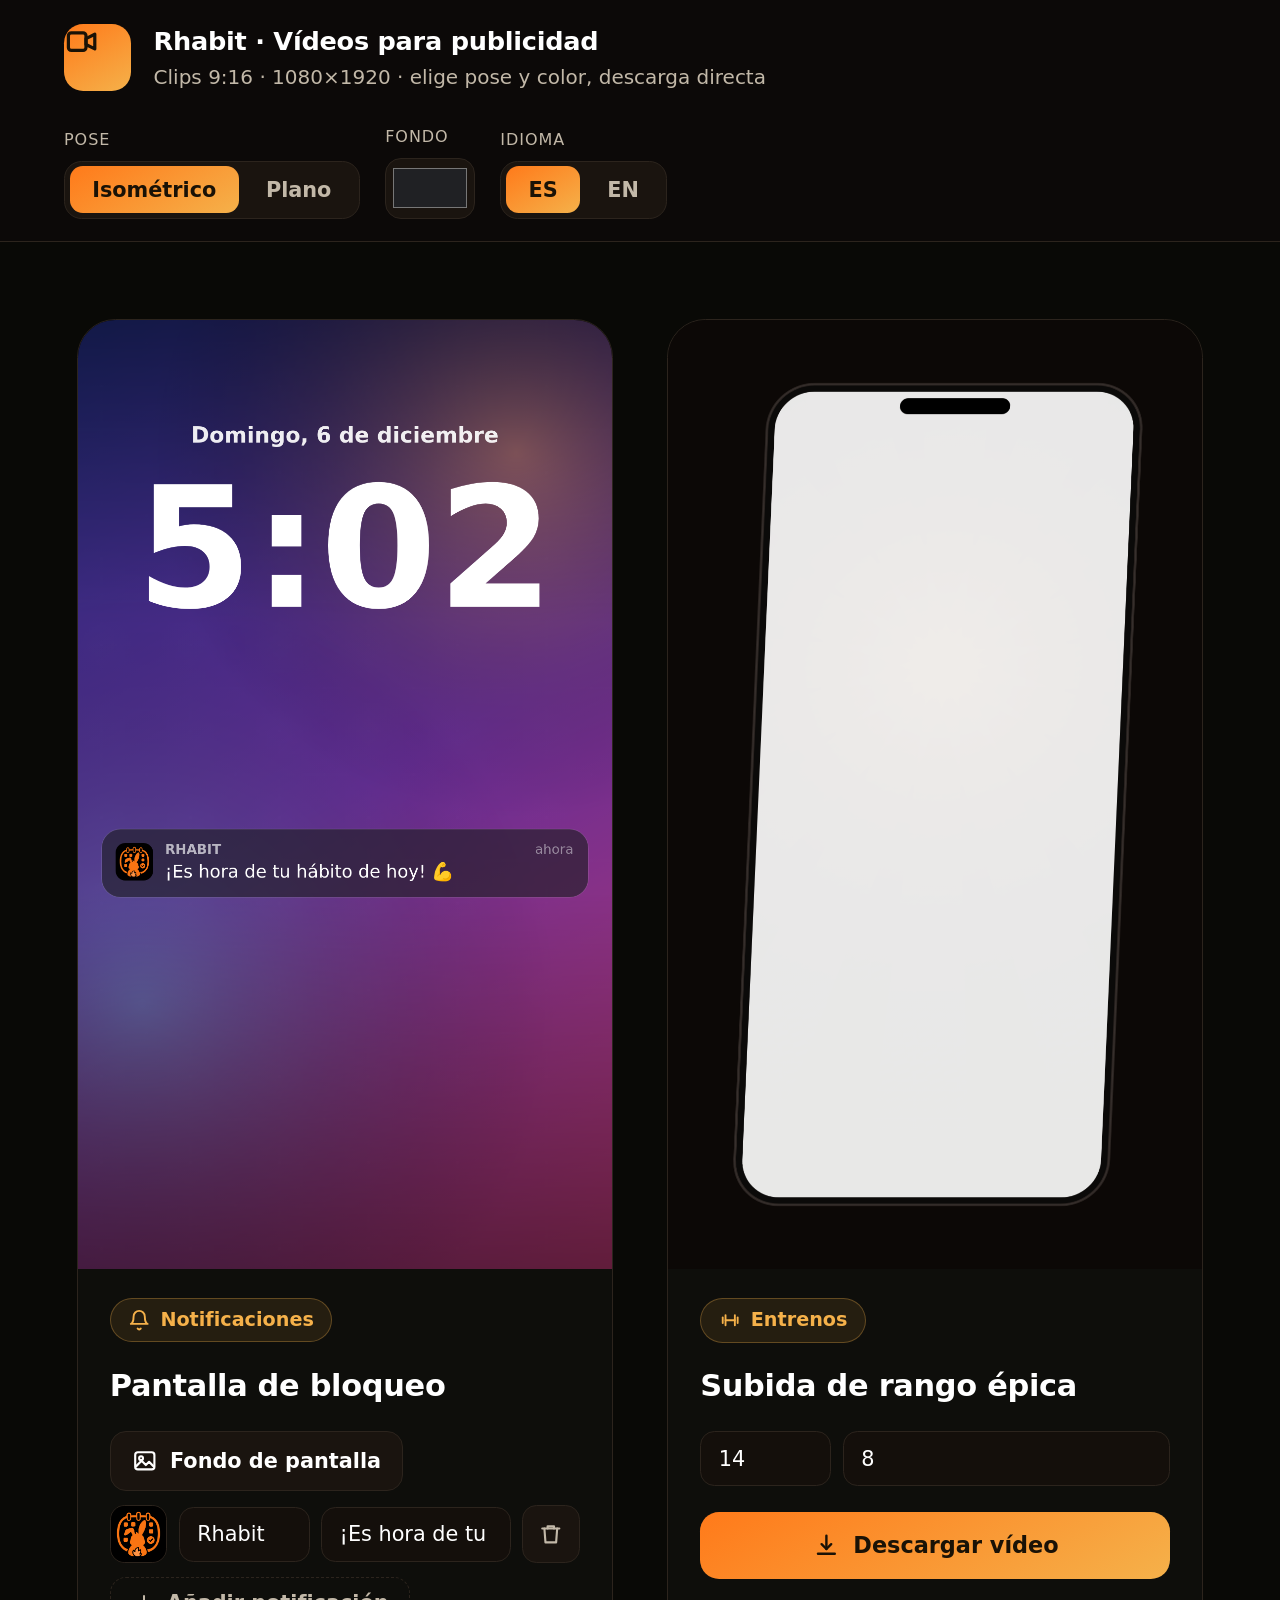
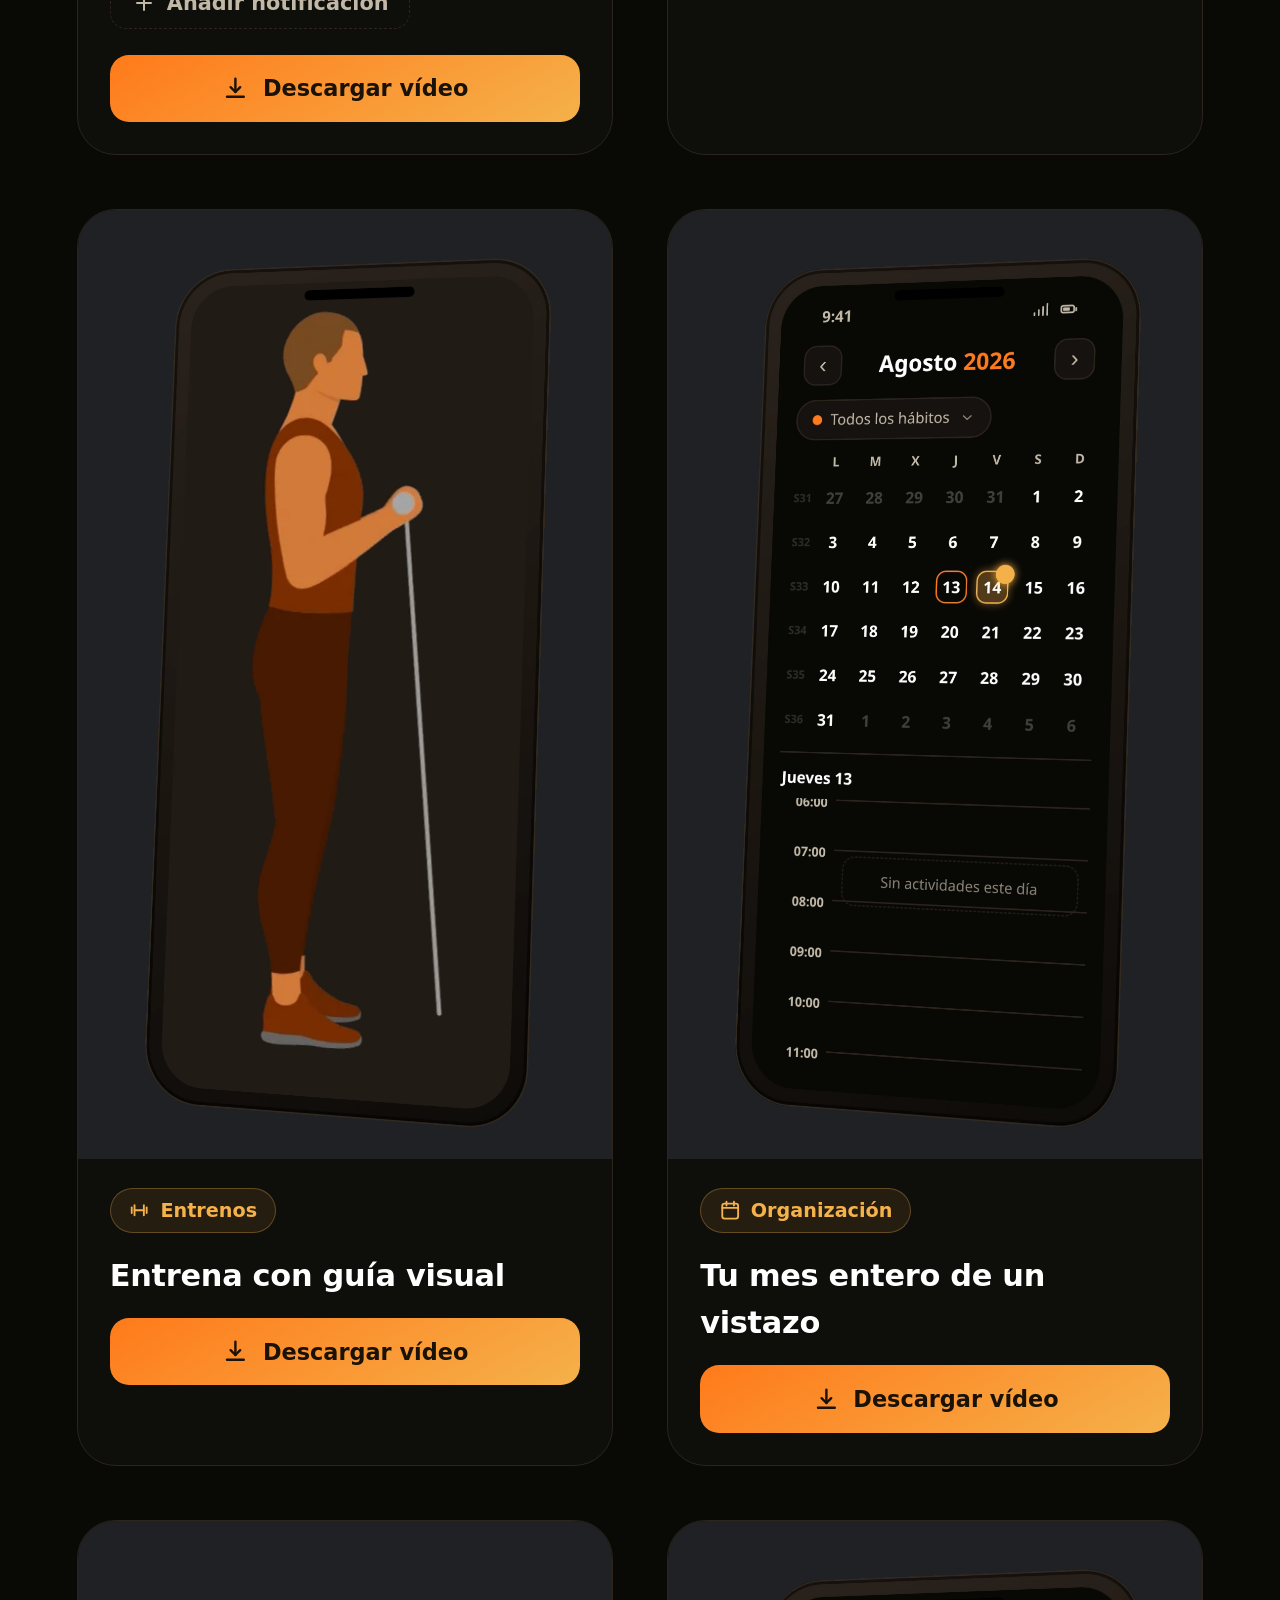
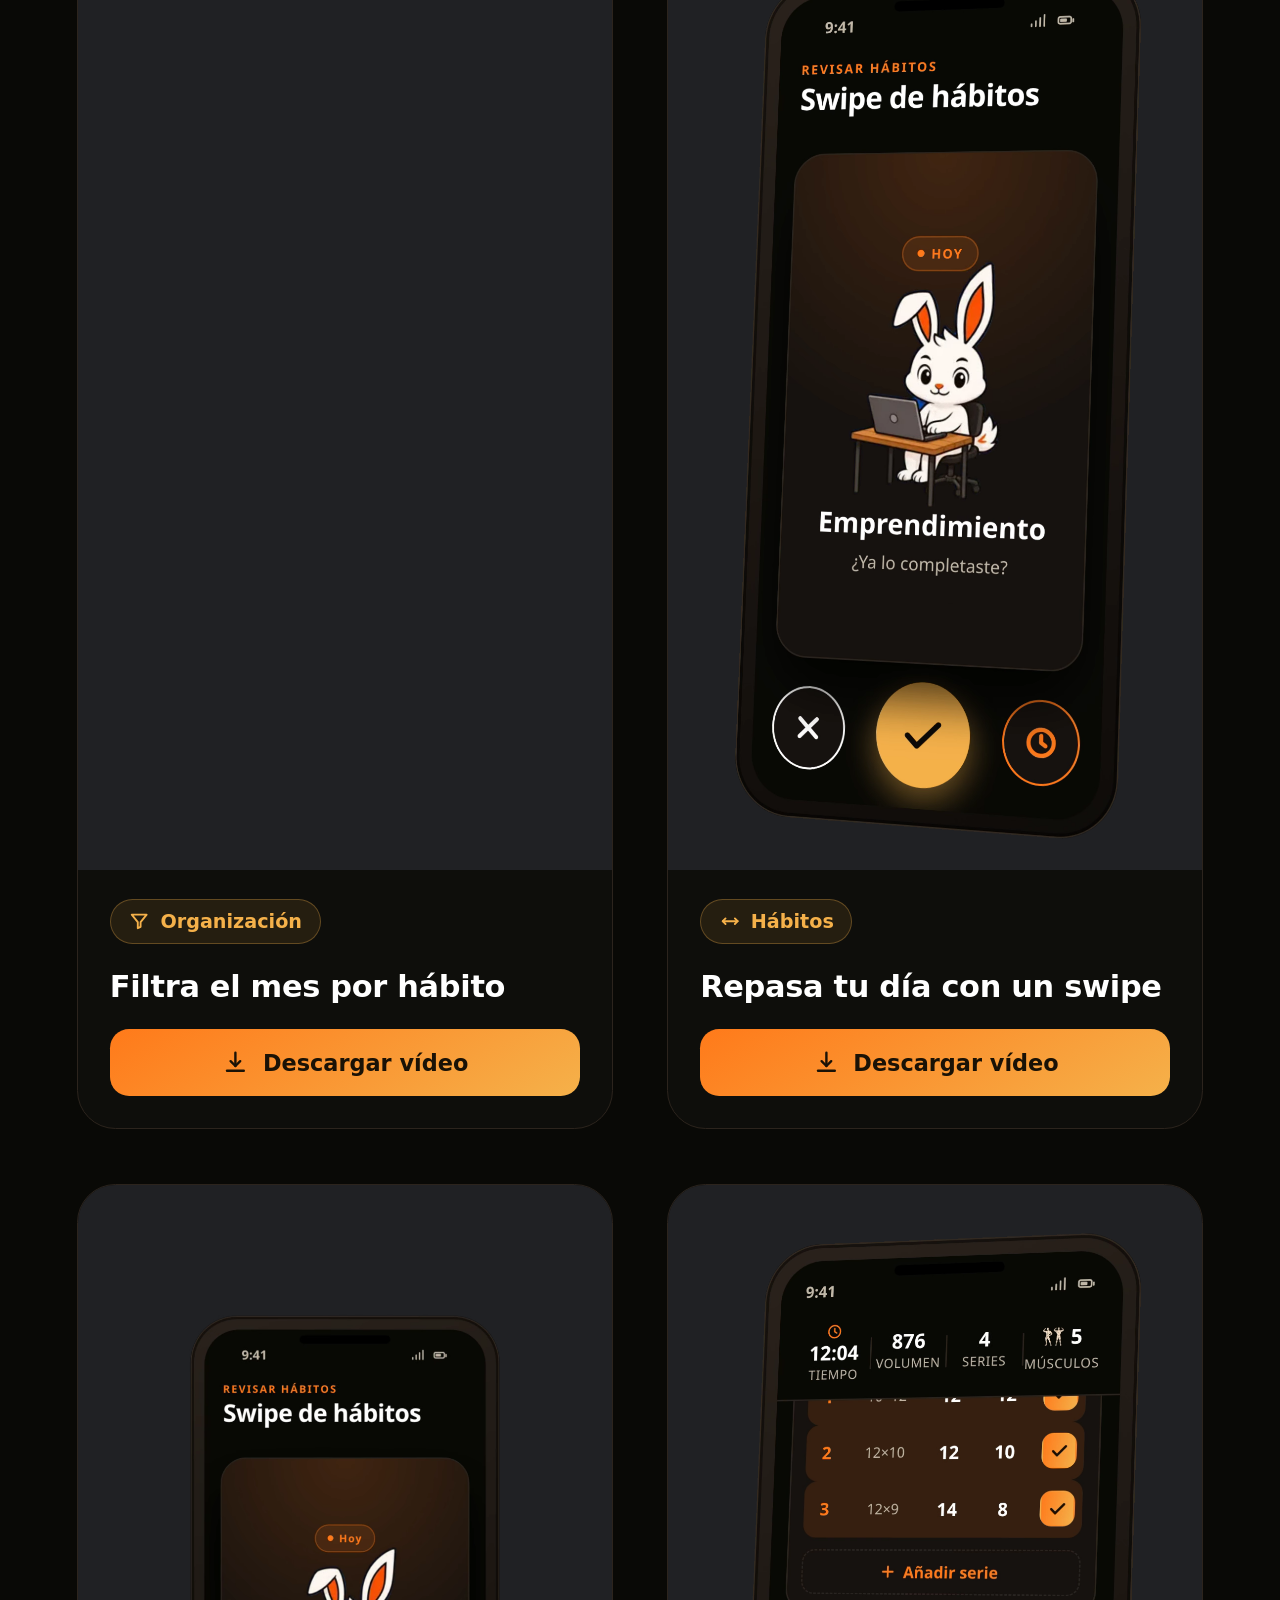
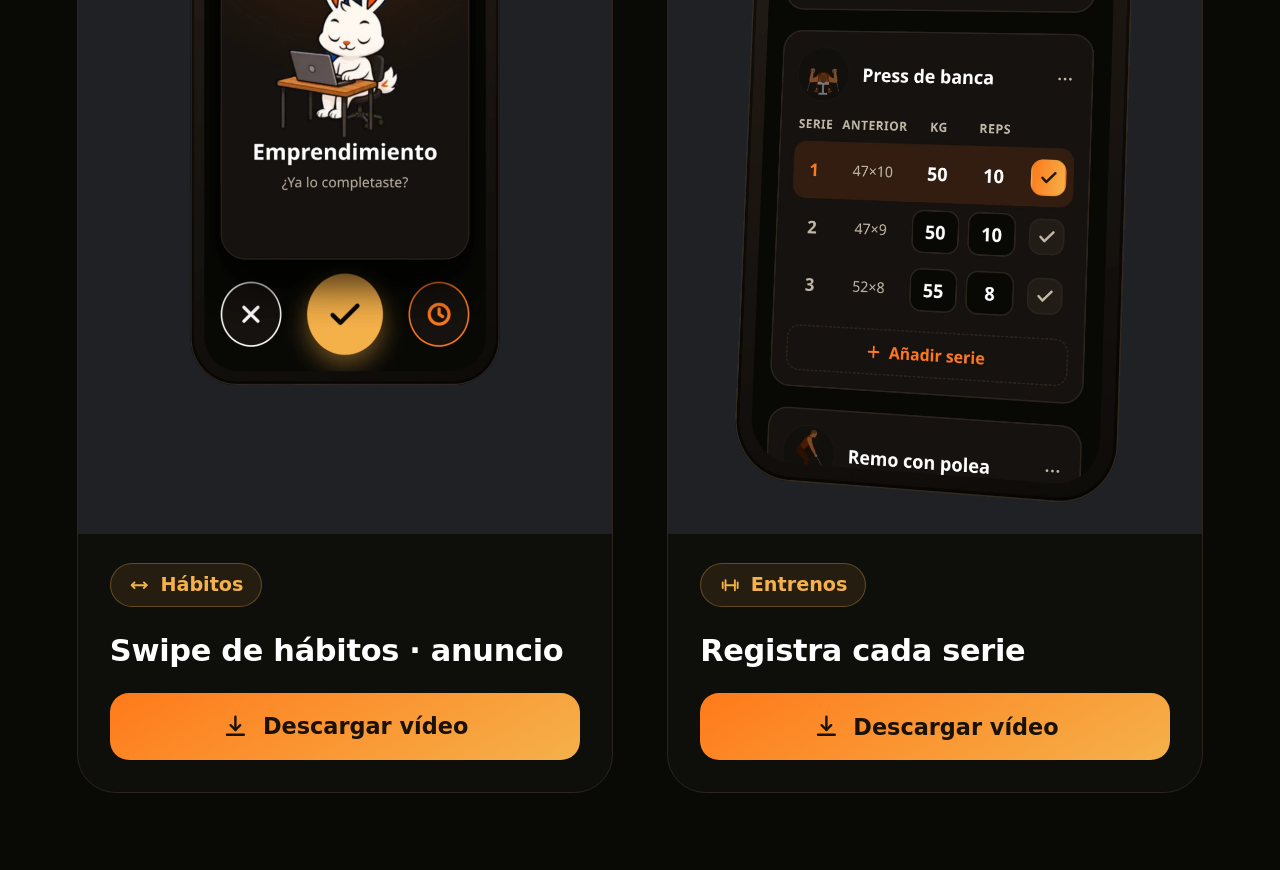
==== index.html @ de29a251 "Rank up escena 1: fidelidad exacta al gym de web/ (valores blancos, fila done tinte solido, casillas" ====
<!DOCTYPE html>
<html lang="es">
<head>
  <meta charset="UTF-8" />
  <meta name="viewport" content="width=device-width, initial-scale=1, viewport-fit=cover" />
  <title>Rhabit · Vídeos para publicidad</title>
  <meta name="robots" content="noindex" />
  <link rel="stylesheet" href="styles.css" />
  <link rel="stylesheet" href="marketing.css" />
</head>
<body class="mk">

  <svg width="0" height="0" style="position:absolute" aria-hidden="true">
    <symbol id="i-download" viewBox="0 0 24 24"><path d="M12 4v11"/><path d="M8 11l4 4 4-4"/><path d="M5 19h14"/></symbol>
    <symbol id="i-video" viewBox="0 0 24 24"><rect x="3" y="6" width="12" height="12" rx="2"/><path d="M15 10l6-3v10l-6-3z"/></symbol>
    <symbol id="i-dumbbell" viewBox="0 0 24 24"><path d="M4 9v6"/><path d="M7 6.5v11"/><path d="M7 12h10"/><path d="M17 6.5v11"/><path d="M20 9v6"/></symbol>
    <symbol id="i-calendar" viewBox="0 0 24 24"><rect x="3.5" y="5" width="17" height="16" rx="2.5"/><path d="M3.5 9.5h17"/><path d="M8 3v4"/><path d="M16 3v4"/></symbol>
    <symbol id="i-swipe" viewBox="0 0 24 24"><path d="M4 12h16"/><path d="M7 9l-3 3 3 3"/><path d="M17 9l3 3-3 3"/></symbol>
    <symbol id="i-expand" viewBox="0 0 24 24"><path d="M4 9V4h5"/><path d="M20 9V4h-5"/><path d="M4 15v5h5"/><path d="M20 15v5h-5"/></symbol>
    <symbol id="i-filter" viewBox="0 0 24 24"><path d="M4 5h16l-6.5 8v5l-3 1.5V13z"/></symbol>
    <symbol id="i-bell" viewBox="0 0 24 24"><path d="M18 8a6 6 0 1 0-12 0c0 7-3 8-3 8h18s-3-1-3-8"/><path d="M13.7 21a2 2 0 0 1-3.4 0"/></symbol>
    <symbol id="i-image" viewBox="0 0 24 24"><rect x="3" y="4" width="18" height="16" rx="2.5"/><circle cx="8.5" cy="9.5" r="1.8"/><path d="M4 17l5-5 4 4 3-3 4 4"/></symbol>
    <symbol id="i-plus" viewBox="0 0 24 24"><path d="M12 5v14M5 12h14"/></symbol>
    <symbol id="i-trash" viewBox="0 0 24 24"><path d="M4 7h16"/><path d="M9 7V5h6v2"/><path d="M6 7l1 13h10l1-13"/></symbol>
  </svg>

  <header class="mk-top">
    <div class="mk-top__brand">
      <span class="mk-logo"><svg class="ico"><use href="#i-video"/></svg></span>
      <div>
        <strong data-i18n="brand">Rhabit · Vídeos para publicidad</strong>
        <span data-i18n="tagline">Clips 9:16 · 1080×1920 · elige pose y color, descarga directa</span>
      </div>
    </div>
    <div class="mk-controls">
      <div class="mk-field">
        <span data-i18n="pose">Pose</span>
        <div class="seg" id="mk-pose">
          <button type="button" data-pose="iso" data-i18n="iso" class="on">Isométrico</button>
          <button type="button" data-pose="flat" data-i18n="flat">Plano</button>
        </div>
      </div>
      <label class="mk-field">
        <span data-i18n="bg">Fondo</span>
        <input type="color" id="mk-color" value="#202124" />
      </label>
      <div class="mk-field">
        <span data-i18n="langLabel">Idioma</span>
        <div class="seg" id="mk-lang">
          <button type="button" data-lang="es" class="on">ES</button>
          <button type="button" data-lang="en">EN</button>
        </div>
      </div>
    </div>
  </header>

  <main class="clips" id="clips">

    <article class="clip clip--lock" data-base="lock" data-name="rhabit-pantalla-bloqueo">
      <div class="clip__video">
        <canvas id="lock-canvas" class="lock-canvas"></canvas>
      </div>
      <div class="clip__meta">
        <span class="pill"><svg class="ico"><use href="#i-bell"/></svg> Notificaciones</span>
        <h2>Pantalla de bloqueo</h2>
        <div class="lock-ctrl">
          <label class="lock-file"><svg class="ico"><use href="#i-image"/></svg> <span data-i18n="lockWall">Fondo de pantalla</span><input type="file" id="lock-wall" accept="image/*" hidden></label>
          <div class="lock-list" id="lock-list"></div>
          <button type="button" class="lock-add" id="lock-add"><svg class="ico"><use href="#i-plus"/></svg> <span data-i18n="lockAdd">Añadir notificación</span></button>
        </div>
        <button class="mk-btn mk-btn--primary" data-dl type="button"><svg class="ico"><use href="#i-download"/></svg> Descargar vídeo</button>
      </div>
    </article>

    <article class="clip clip--lock" data-base="rankup" data-name="rhabit-subida-rango">
      <div class="clip__video">
        <canvas id="rank-canvas" class="lock-canvas"></canvas>
      </div>
      <div class="clip__meta">
        <span class="pill"><svg class="ico"><use href="#i-dumbbell"/></svg> Entrenos</span>
        <h2>Subida de rango épica</h2>
        <div class="lock-ctrl">
          <div class="lock-row">
            <input class="lock-app" id="rank-weight" type="text" inputmode="numeric" placeholder="Peso" value="14">
            <input class="lock-text" id="rank-reps" type="text" inputmode="numeric" placeholder="Repeticiones" value="8">
          </div>
        </div>
        <button class="mk-btn mk-btn--primary" data-dl type="button"><svg class="ico"><use href="#i-download"/></svg> Descargar vídeo</button>
      </div>
    </article>

    <article class="clip" data-base="exercise" data-name="rhabit-entreno-guiado">
      <div class="clip__video">
        <video autoplay loop muted playsinline preload="auto"></video>
        <button class="clip__full" type="button" aria-label="Pantalla completa"><svg class="ico"><use href="#i-expand"/></svg></button>
      </div>
      <div class="clip__meta">
        <span class="pill"><svg class="ico"><use href="#i-dumbbell"/></svg> Entrenos</span>
        <h2>Entrena con guía visual</h2>
        <button class="mk-btn mk-btn--primary" data-dl type="button"><svg class="ico"><use href="#i-download"/></svg> Descargar vídeo</button>
      </div>
    </article>

    <article class="clip" data-base="calendar" data-name="rhabit-calendario">
      <div class="clip__video">
        <video autoplay loop muted playsinline preload="auto"></video>
        <button class="clip__full" type="button" aria-label="Pantalla completa"><svg class="ico"><use href="#i-expand"/></svg></button>
      </div>
      <div class="clip__meta">
        <span class="pill"><svg class="ico"><use href="#i-calendar"/></svg> Organización</span>
        <h2>Tu mes entero de un vistazo</h2>
        <button class="mk-btn mk-btn--primary" data-dl type="button"><svg class="ico"><use href="#i-download"/></svg> Descargar vídeo</button>
      </div>
    </article>

    <article class="clip" data-base="filter" data-name="rhabit-filtro-habito">
      <div class="clip__video">
        <video autoplay loop muted playsinline preload="auto"></video>
        <button class="clip__full" type="button" aria-label="Pantalla completa"><svg class="ico"><use href="#i-expand"/></svg></button>
      </div>
      <div class="clip__meta">
        <span class="pill"><svg class="ico"><use href="#i-filter"/></svg> Organización</span>
        <h2>Filtra el mes por hábito</h2>
        <button class="mk-btn mk-btn--primary" data-dl type="button"><svg class="ico"><use href="#i-download"/></svg> Descargar vídeo</button>
      </div>
    </article>

    <article class="clip" data-base="swipe" data-name="rhabit-swipe-habitos">
      <div class="clip__video">
        <video autoplay loop muted playsinline preload="auto"></video>
        <button class="clip__full" type="button" aria-label="Pantalla completa"><svg class="ico"><use href="#i-expand"/></svg></button>
      </div>
      <div class="clip__meta">
        <span class="pill"><svg class="ico"><use href="#i-swipe"/></svg> Hábitos</span>
        <h2>Repasa tu día con un swipe</h2>
        <button class="mk-btn mk-btn--primary" data-dl type="button"><svg class="ico"><use href="#i-download"/></svg> Descargar vídeo</button>
      </div>
    </article>

    <article class="clip" data-base="swipe2" data-name="rhabit-swipe-anuncio">
      <div class="clip__video">
        <video autoplay loop muted playsinline preload="auto"></video>
        <button class="clip__full" type="button" aria-label="Pantalla completa"><svg class="ico"><use href="#i-expand"/></svg></button>
      </div>
      <div class="clip__meta">
        <span class="pill"><svg class="ico"><use href="#i-swipe"/></svg> Hábitos</span>
        <h2>Swipe de hábitos · anuncio</h2>
        <button class="mk-btn mk-btn--primary" data-dl type="button"><svg class="ico"><use href="#i-download"/></svg> Descargar vídeo</button>
      </div>
    </article>

    <article class="clip" data-base="gym" data-name="rhabit-registro-entreno">
      <div class="clip__video">
        <video autoplay loop muted playsinline preload="auto"></video>
        <button class="clip__full" type="button" aria-label="Pantalla completa"><svg class="ico"><use href="#i-expand"/></svg></button>
      </div>
      <div class="clip__meta">
        <span class="pill"><svg class="ico"><use href="#i-dumbbell"/></svg> Entrenos</span>
        <h2>Registra cada serie</h2>
        <button class="mk-btn mk-btn--primary" data-dl type="button"><svg class="ico"><use href="#i-download"/></svg> Descargar vídeo</button>
      </div>
    </article>

  </main>

  <div class="mk-light" id="mk-light" hidden>
    <div class="mk-light__box"><video id="mk-light-video" loop muted playsinline controls></video></div>
  </div>

  <script src="mp4-muxer.js"></script>
  <script src="mp4enc.js"></script>
  <script src="marketing.js"></script>
  <script src="lockscreen.js"></script>
  <script src="rankup.js"></script>
</body>
</html>
---- styles.css ----
:root{
  --bg:#090906;
  --surface:#17120f;
  --surface-alt:#221c17;
  --accent:#ff7a1a;
  --accent-soft:#c45b12;
  --gold:#f5b14a;
  --text:#ffffff;
  --dim:#c2b8a8;
  --border:#2c241d;
  --radius:20px;
  --maxw:1360px;
  --ease:cubic-bezier(.2,.7,.2,1);
}

*{box-sizing:border-box;margin:0;padding:0}
html{scroll-behavior:smooth}
body{
  font-family:'Inter',system-ui,sans-serif;
  background:var(--bg);
  color:var(--text);
  line-height:1.55;
  overflow-x:hidden;
  -webkit-font-smoothing:antialiased;
  zoom:1.6;
}
img{max-width:100%;display:block}
a{color:inherit;text-decoration:none}

.grad{
  background:linear-gradient(100deg,var(--accent),var(--gold));
  -webkit-background-clip:text;background-clip:text;color:transparent;
}

/* ---------- Fondo ---------- */
.bg-grid{
  position:fixed;inset:0;z-index:-2;
  background-image:
    linear-gradient(rgba(255,122,26,.035) 1px,transparent 1px),
    linear-gradient(90deg,rgba(255,122,26,.035) 1px,transparent 1px);
  background-size:56px 56px;
  mask-image:radial-gradient(ellipse 80% 60% at 50% 0%,#000 30%,transparent 75%);
}
.bg-glow{position:fixed;z-index:-1;border-radius:50%;filter:blur(120px);opacity:.5;pointer-events:none}
.bg-glow--1{width:520px;height:520px;background:rgba(255,122,26,.32);top:-160px;left:-100px}
.bg-glow--2{width:480px;height:480px;background:rgba(245,177,74,.18);top:20%;right:-140px}

/* ---------- Nav ---------- */
.nav{
  position:sticky;top:0;z-index:50;width:100%;
  background:rgba(9,9,6,.55);
  border-bottom:1px solid var(--border);
  backdrop-filter:blur(12px);
}
.nav__inner{
  display:flex;align-items:center;justify-content:space-between;
  max-width:var(--maxw);margin:0 auto;padding:16px clamp(20px,4vw,32px);
}
.nav__brand{display:flex;align-items:center;gap:10px;font-weight:800;font-size:20px}
.nav__logo{width:34px;height:34px;border-radius:9px}
.nav__links{display:flex;align-items:center;gap:28px;font-weight:500;font-size:15px;color:var(--dim)}
.nav__links a:hover{color:var(--text)}
.nav__cta{
  background:var(--accent);color:#1a0f04!important;padding:9px 18px;border-radius:999px;font-weight:700;
}
.nav__cta:hover{background:var(--gold)}
/* Selector de idioma propio (estilo de la web) */
.lang{position:relative}
.lang__btn{
  display:inline-flex;align-items:center;gap:6px;
  background:var(--surface);color:var(--text);border:1px solid var(--border);
  border-radius:999px;padding:7px 12px;font-family:inherit;font-size:13px;font-weight:700;
  letter-spacing:.03em;cursor:pointer;transition:border-color .2s,background .2s;
}
.lang__btn:hover{border-color:var(--accent-soft)}
.lang__chev{width:13px;height:13px;fill:none;stroke:var(--dim);stroke-width:2.4;stroke-linecap:round;stroke-linejoin:round;transition:transform .2s}
.lang[aria-open="true"] .lang__chev{transform:rotate(180deg)}
.lang__menu{
  position:absolute;top:calc(100% + 8px);right:0;z-index:60;min-width:154px;margin:0;padding:6px;list-style:none;
  background:var(--surface);border:1px solid var(--border);border-radius:14px;
  box-shadow:0 18px 44px rgba(0,0,0,.55);animation:langpop .18s var(--ease);
}
.lang__menu[hidden]{display:none}
@keyframes langpop{from{opacity:0;transform:translateY(-6px)}to{opacity:1;transform:none}}
.lang__opt{padding:9px 12px;border-radius:9px;font-size:14px;color:var(--dim);cursor:pointer;transition:background .15s,color .15s}
.lang__opt:hover{background:var(--surface-alt);color:var(--text)}
.lang__opt[aria-selected="true"]{color:var(--accent);font-weight:700}
@media(max-width:640px){.nav__links a:not(.nav__cta):not(.nav__support){display:none}}
/* En muy estrecho, deja solo el logo para que quepa todo el menú */
@media(max-width:400px){.nav__brand span{display:none}}

/* ---------- Hero ---------- */
.hero{max-width:var(--maxw);margin:0 auto;padding:56px 24px 32px;text-align:center}
.hero__inner{max-width:760px;margin:0 auto;display:flex;flex-direction:column;align-items:center}
.hero__mascot{
  width:104px;height:104px;border-radius:26px;margin-bottom:26px;
  box-shadow:0 0 0 1px var(--border),0 20px 60px rgba(255,122,26,.28);
  animation:heroPop .7s var(--ease) both, float 5s var(--ease) .7s infinite;
}
@keyframes float{0%,100%{transform:translateY(0)}50%{transform:translateY(-10px)}}
@keyframes heroPop{from{opacity:0;transform:scale(.85)}to{opacity:1;transform:scale(1)}}

/* Entrada escalonada del hero al cargar */
.hero__inner > .badge,
.hero__title,
.hero__sub,
.hero__inner > .waitlist,
.hero__trust{opacity:0;animation:heroIn .7s var(--ease) forwards}
.hero__inner > .badge{animation-delay:.08s}
.hero__title{animation-delay:.18s}
.hero__sub{animation-delay:.3s}
.hero__inner > .waitlist{animation-delay:.42s}
.hero__trust{animation-delay:.54s}
@keyframes heroIn{from{opacity:0;transform:translateY(18px)}to{opacity:1;transform:none}}

/* Shimmer del texto en degradado */
.grad{background-size:220% 100%;animation:gradmove 7s linear infinite}
@keyframes gradmove{0%{background-position:0% 50%}100%{background-position:220% 50%}}

.badge{
  display:inline-block;font-size:13px;font-weight:600;color:var(--gold);
  background:rgba(245,177,74,.1);border:1px solid rgba(245,177,74,.32);
  padding:7px 16px;border-radius:999px;margin-bottom:22px;
}
.hero__title{font-size:clamp(38px,7vw,64px);font-weight:900;line-height:1.05;letter-spacing:-.02em}
.hero__sub{font-size:clamp(16px,2.4vw,19px);color:var(--dim);margin:22px auto 0;max-width:620px}
.hero__sub strong{color:var(--text);font-weight:600}

/* ---------- Waitlist ---------- */
.waitlist{width:100%;max-width:560px;margin:34px auto 0;scroll-margin-top:100px}
.waitlist__row{
  display:flex;gap:10px;background:var(--surface);
  border:1px solid var(--border);border-radius:16px;padding:8px;
  box-shadow:0 24px 60px rgba(0,0,0,.5);
  transition:border-color .25s,box-shadow .25s;
}
.waitlist__row:focus-within{border-color:var(--accent);box-shadow:0 24px 60px rgba(255,122,26,.25)}
.waitlist__input{
  flex:1;background:transparent;border:0;outline:none;color:var(--text);
  font-size:17px;padding:14px 16px;font-family:inherit;
}
.waitlist__input::placeholder{color:#8f8578}
.waitlist__btn{
  background:linear-gradient(100deg,var(--accent),var(--accent-soft));
  color:#fff;border:0;border-radius:11px;font-family:inherit;font-size:16px;font-weight:700;
  padding:0 24px;cursor:pointer;white-space:nowrap;transition:transform .15s,filter .2s;
}
.waitlist__btn:hover{filter:brightness(1.1)}
.waitlist__btn:active{transform:scale(.97)}
/* Barrido de brillo periódico en los CTA principales */
.waitlist__btn,.btn-lg{position:relative;overflow:hidden}
.waitlist__btn::after,.btn-lg::after{
  content:"";position:absolute;top:0;left:-70%;width:45%;height:100%;pointer-events:none;
  background:linear-gradient(100deg,transparent,rgba(255,255,255,.4),transparent);
  transform:skewX(-20deg);animation:shine 4s ease-in-out infinite;
}
@keyframes shine{0%{left:-70%}35%,100%{left:140%}}
.waitlist__hint{margin-top:14px;font-size:14.5px;color:var(--dim)}
.waitlist__hint strong{color:var(--gold)}
/* Honeypot anti-spam: invisible y fuera de flujo, pero presente para los bots. */
.hp{position:absolute!important;left:-9999px;top:auto;width:1px;height:1px;opacity:0;pointer-events:none}
/* Consentimiento RGPD */
.waitlist__consent{display:flex;gap:9px;align-items:flex-start;justify-content:center;margin-top:12px;font-size:13px;line-height:1.4;color:var(--dim);text-align:center}
.waitlist__consent input{margin-top:2px;flex:0 0 auto;accent-color:var(--accent);cursor:pointer}
.waitlist__consent a{color:var(--accent);text-decoration:underline}
/* Estado obligatorio no marcado: rojo suave en etiqueta, enlace y casilla */
.waitlist__consent.invalid{color:#ff6b6b}
.waitlist__consent.invalid a{color:#ff6b6b}
.waitlist__consent.invalid input{accent-color:#ff6b6b;outline:2px solid rgba(255,107,107,.55);outline-offset:2px;border-radius:3px}
.waitlist__hint.error{color:#ff6b6b}
.waitlist__hint.error strong{color:#ff6b6b}
.waitlist__input.invalid{color:#ff9e7a}
/* Spinner de "procesando" en el botón de envío.
   Va en ::before (el ::after ya lo usa el barrido de brillo, que se oculta). */
.waitlist__btn.loading{color:transparent!important;pointer-events:none}
.waitlist__btn.loading::after{display:none}
.waitlist__btn.loading::before{
  content:"";position:absolute;top:50%;left:50%;width:18px;height:18px;
  margin:-9px 0 0 -9px;box-sizing:border-box;background:none;
  border:2px solid rgba(255,255,255,.4);border-top-color:#fff;border-radius:50%;
  transform:rotate(0);animation:btnspin .6s linear infinite;
}
@keyframes btnspin{from{transform:rotate(0)}to{transform:rotate(360deg)}}

/* --- Vías alternativas al correo --- */
.altch{margin-top:18px}
.altch__sep{display:flex;align-items:center;gap:14px;color:var(--dim);font-size:13px}
.altch__sep::before,.altch__sep::after{content:"";height:1px;flex:1;background:var(--border)}
.altch__chips{display:flex;flex-wrap:wrap;justify-content:center;gap:10px;margin-top:14px}
.altch__chip{
  width:46px;height:46px;border-radius:50%;display:grid;place-items:center;cursor:pointer;
  background:var(--surface);border:1px solid var(--border);color:var(--dim);
  transition:transform .15s,border-color .2s,color .2s,background .2s;
}
.altch__chip .bico{width:22px;height:22px}
@media(hover:hover){.altch__chip:hover{color:var(--bc);border-color:var(--bc);transform:translateY(-2px)}}
.altch__chip.sel{color:var(--bc);border-color:var(--bc);background:color-mix(in srgb,var(--bc) 12%,transparent)}
.altch__form{margin-top:14px}
.altch__badge{display:grid;place-items:center;width:44px;flex:none;color:var(--ch,#25d366)}
.altch__badge .bico{width:22px;height:22px}
.bico{width:1em;height:1em;flex:none;display:inline-block;vertical-align:-.14em;fill:currentColor;stroke:none}

.waitlist__success{
  background:var(--surface);border:1px solid var(--accent-soft);border-radius:18px;
  padding:32px 28px;text-align:center;animation:pop .4s var(--ease);
}
@keyframes pop{from{transform:scale(.92);opacity:0}to{transform:scale(1);opacity:1}}
.waitlist__check{
  width:56px;height:56px;border-radius:50%;margin:0 auto 14px;
  display:grid;place-items:center;color:#1a0f04;
  background:linear-gradient(100deg,var(--accent),var(--gold));
}
.waitlist__check .ico{width:28px;height:28px;stroke-width:2.6}
.waitlist__success h3{font-size:22px;margin-bottom:6px}
.waitlist__success p{color:var(--dim);font-size:15px}

.hero__trust{
  list-style:none;display:flex;flex-wrap:wrap;justify-content:center;gap:8px 22px;
  margin-top:24px;font-size:13.5px;color:#8a8072;
}

/* ---------- Strip ---------- */
.strip{
  max-width:var(--maxw);margin:40px auto;padding:0 24px;
  display:flex;flex-wrap:wrap;justify-content:center;gap:14px;
}
.strip__item{
  display:flex;align-items:center;gap:10px;font-weight:600;font-size:15px;
  background:var(--surface);border:1px solid var(--border);border-radius:999px;padding:10px 20px;
}
.strip__num{font-size:19px}

/* ---------- Section base ---------- */
.section{max-width:var(--maxw);margin:0 auto;padding:80px 24px;position:relative}
/* Línea separadora superior (se desvanece en los extremos) */
.section::before{
  content:"";position:absolute;top:0;left:24px;right:24px;height:1px;
  background:linear-gradient(90deg,transparent,var(--border) 18%,var(--border) 82%,transparent);
}
.section__head{max-width:640px;margin:0 auto 52px;text-align:center}
.eyebrow{
  display:inline-block;font-size:13px;font-weight:700;letter-spacing:.14em;text-transform:uppercase;
  color:var(--accent);margin-bottom:14px;
}
.section__head h2{font-size:clamp(28px,4.5vw,44px);font-weight:800;letter-spacing:-.02em;line-height:1.1}
/* Solo este título equilibra líneas para evitar el huérfano "ti" en móvil */
#showcase .section__head h2{text-wrap:balance}
.section__head p{color:var(--dim);margin-top:16px;font-size:17px}

/* ---------- Steps ---------- */
.steps{display:grid;grid-template-columns:repeat(3,1fr);gap:22px}
.step{
  background:var(--surface);border:1px solid var(--border);border-radius:var(--radius);padding:30px 26px;
  position:relative;overflow:hidden;transition:transform .3s var(--ease),border-color .3s;
}
.step:hover{transform:translateY(-6px);border-color:var(--accent-soft)}
.step__n{
  width:44px;height:44px;border-radius:12px;display:grid;place-items:center;
  font-weight:800;font-size:20px;color:var(--accent);
  background:rgba(255,122,26,.1);border:1px solid rgba(255,122,26,.3);margin-bottom:18px;
}
.step h3{font-size:20px;margin-bottom:8px}
.step p{color:var(--dim);font-size:15.5px}
@media(max-width:820px){.steps{grid-template-columns:1fr}}

/* ---------- Showcase / feature rows ---------- */
.showcase{perspective:1600px}
.feature-row{
  display:flex;flex-wrap:wrap;justify-content:center;align-items:center;
  gap:clamp(40px,6vw,88px);
  padding:56px 0;border-top:1px solid var(--border);
}
.feature-row__text{flex:1 1 360px;max-width:460px}
.feature-row--reverse .feature-row__text{order:2}
.feature-row--reverse .phone-stage{order:1}
/* La primera fila (bajo el título del showcase) sin línea superior */
.section__head + .feature-row{border-top:0}
.feature-row__text .pill{
  display:inline-block;font-size:12.5px;font-weight:700;color:var(--gold);
  background:rgba(245,177,74,.1);border:1px solid rgba(245,177,74,.3);
  padding:5px 13px;border-radius:999px;margin-bottom:16px;
}
.feature-row__text h3{font-size:clamp(24px,3.5vw,34px);font-weight:800;letter-spacing:-.01em;line-height:1.15}
.feature-row__text p{color:var(--dim);margin-top:14px;font-size:17px;max-width:440px}

/* Mockup teléfono con inclinación 3D */
.phone-stage{display:flex;flex:0 0 auto;justify-content:center;perspective:1400px}
.phone{
  width:266px;aspect-ratio:9/19.5;border-radius:40px;padding:11px;
  background:linear-gradient(160deg,#2a221c,#0e0b09);
  border:1px solid #33291f;
  box-shadow:
    0 40px 80px rgba(0,0,0,.6),
    0 0 0 2px rgba(0,0,0,.4) inset,
    0 0 60px rgba(255,122,26,.12);
  transition:transform .5s var(--ease),box-shadow .5s var(--ease);
  position:relative;
}
.phone::before{
  content:"";position:absolute;top:16px;left:50%;transform:translateX(-50%);
  width:78px;height:7px;border-radius:99px;background:#000;z-index:3;
}
.phone video,
.phone__screen{
  width:100%;height:100%;object-fit:cover;border-radius:30px;background:#211b16;display:block;
}
.phone--tilt-r{transform:rotateY(-16deg) rotateX(4deg) rotateZ(1deg)}
.phone--tilt-l{transform:rotateY(16deg) rotateX(4deg) rotateZ(-1deg)}
/* Al enderezarse en hover, quita la sombra negra proyectada (deja solo el brillo) */
.phone:hover{
  transform:rotateY(0) rotateX(0) scale(1.03);
  box-shadow:0 0 0 2px rgba(0,0,0,.4) inset,0 0 70px rgba(255,122,26,.18);
}

@media(max-width:820px){
  .feature-row{gap:34px;text-align:center;padding:44px 0}
  .feature-row__text{flex-basis:auto;max-width:520px}
  .feature-row--reverse .feature-row__text{order:1}
  .feature-row--reverse .phone-stage{order:2}
  .feature-row__text p{margin-left:auto;margin-right:auto}
}

/* ---------- Iconos (line-style) ---------- */
.ico{
  width:1em;height:1em;flex:none;display:inline-block;vertical-align:-.14em;
  fill:none;stroke:currentColor;stroke-width:2;stroke-linecap:round;stroke-linejoin:round;
}
.badge .ico,.waitlist__hint .ico,.btn-lg .ico{
  width:1.05em;height:1.05em;margin-right:.15em;vertical-align:-.16em;
}
.waitlist__hint .ico{stroke:var(--gold)}
.hero__trust .ico{stroke:var(--accent);width:.95em;height:.95em}
.strip__num .ico{width:20px;height:20px;stroke:var(--accent)}
.strip__num img{width:auto;height:20px;display:block;object-fit:contain}
.card__ico .ico{width:26px;height:26px;stroke:var(--accent)}
.finalcta__box .btn-lg .ico{stroke:#fff}

/* ---------- Pantallas de app recreadas ---------- */
.app-screen{
  width:100%;height:100%;border-radius:30px;overflow:hidden;
  background:var(--bg);color:var(--text);
  display:flex;flex-direction:column;
  font-size:12px;user-select:none;
}
.app-bar{
  display:flex;justify-content:space-between;align-items:center;
  padding:13px 18px 6px;font-size:11px;font-weight:600;color:var(--dim);
}
.app-bar__ico{display:flex;align-items:center;gap:5px}
.app-bar__ico .ico{width:14px;height:14px;stroke:var(--dim)}

/* --- Registro de entreno --- */
.app-gym{padding:0;position:relative}
.gym-stats{
  display:flex;align-items:center;justify-content:space-between;
  padding:8px 14px 10px;border-bottom:1px solid var(--border);
}
.gym-stat{display:flex;flex-direction:column;align-items:center;gap:1px;flex:1;min-width:0}
.gym-stat .ico{width:12px;height:12px;stroke:var(--accent);margin-bottom:1px}
.gym-stat b{font-size:14px;font-weight:800;color:var(--text);line-height:1}
.gym-stat span{font-size:9px;color:var(--dim);text-transform:uppercase;letter-spacing:.04em}
.gym-statdiv{width:1px;height:22px;background:var(--border);flex:none}
.gym-stat--musc{background:none;border:0;padding:0;cursor:pointer;font:inherit}
.gym-stat--musc:active{transform:scale(.94)}
.gym-musc-top{position:relative;overflow:hidden;border-radius:8px;display:flex;align-items:center;gap:4px;margin-bottom:1px;padding:1px 3px}
.gym-musc-ico{width:16px;height:16px;object-fit:contain;display:block}

/* --- Mapa de músculos (dentro del modal) --- */
.bodymap{position:relative;width:82%;margin:14px auto 0;aspect-ratio:1367/1148;overflow:hidden}
.bodymap img{position:absolute;inset:0;width:100%;height:100%;object-fit:cover;transform:scale(1.012)}
.musclist{display:flex;flex-direction:column;gap:12px;margin-top:16px}
.muscrow{display:flex;flex-direction:column;gap:6px}
.muscrow__top{display:flex;align-items:center;justify-content:space-between;gap:8px}
.muscrow__name{font-size:12.5px;font-weight:600;color:var(--text);text-transform:capitalize}
.muscrow__lvl{
  min-width:26px;padding:2px 6px;border-radius:6px;text-align:center;
  background:rgba(255,122,26,.16);color:var(--accent);font-size:9.5px;font-weight:800;
}
.muscrow__track{height:8px;border-radius:6px;overflow:hidden;background:rgba(255,122,26,.12)}
.muscrow__fill{height:100%;border-radius:6px;background:var(--accent)}
.muscempty{text-align:center;color:var(--dim);font-size:12px;font-style:italic;margin-top:14px}
.gym-scroll{flex:1;overflow-y:auto;padding:12px;display:flex;flex-direction:column;gap:14px}
.gym-scroll::-webkit-scrollbar{width:0}
.gym-ex{background:var(--surface);border:1px solid var(--border);border-radius:14px;padding:10px}
.gym-exhead{display:flex;align-items:center;gap:9px;margin-bottom:9px}
.gym-thumb{
  width:38px;height:38px;border-radius:50%;flex:none;object-fit:cover;background:#000;
  border:1px solid var(--border);
}
.gym-thumbbtn{
  position:relative;width:38px;height:38px;flex:none;padding:0;border:0;background:none;
  cursor:pointer;border-radius:50%;overflow:hidden;
}
/* Barrido de brillo periódico (estilo botón "Quiero mi plaza") */
.gym-thumbbtn::after,.gym-musc-top::after{
  content:"";position:absolute;top:0;left:-80%;width:55%;height:100%;pointer-events:none;z-index:3;
  background:linear-gradient(100deg,transparent,rgba(255,255,255,.55),transparent);
  transform:skewX(-20deg);animation:iconShine 6s ease-in-out infinite;
}
.gym-musc-top::after{animation-delay:3s}
@keyframes iconShine{0%,60%{left:-80%}80%,100%{left:150%}}
@media(prefers-reduced-motion:reduce){.gym-thumbbtn::after,.gym-musc-top::after{animation:none}}
.gym-thumbbtn .gym-thumb{width:100%;height:100%}
.gym-thumbbtn .gym-thumb-play{
  position:absolute;inset:0;display:grid;place-items:center;border-radius:50%;
  background:rgba(0,0,0,.4);color:#fff;transition:background .15s;
}
.gym-thumbbtn .gym-thumb-play .ico{width:15px;height:15px;stroke:none}
.gym-thumbbtn:hover .gym-thumb-play{background:rgba(0,0,0,.15)}
.gym-thumbbtn:active{transform:scale(.94)}

/* --- Ventana emergente del ejercicio (dentro del móvil) --- */
.exmodal{position:absolute;inset:0;z-index:20;display:flex;align-items:flex-end}
.exmodal[hidden]{display:none}
.exmodal__backdrop{position:absolute;inset:0;background:rgba(0,0,0,.6);backdrop-filter:blur(2px)}
.exmodal__sheet{
  position:relative;width:100%;max-height:96%;overflow-y:auto;
  background:var(--surface);border:1px solid var(--border);border-bottom:0;
  border-radius:22px 22px 30px 30px;padding:8px 14px 16px;
  box-shadow:0 -20px 50px rgba(0,0,0,.5);animation:sheetup .32s var(--ease);
}
.exmodal__sheet::-webkit-scrollbar{width:0}
@keyframes sheetup{from{transform:translateY(100%)}to{transform:translateY(0)}}
.exmodal__grab{width:34px;height:4px;border-radius:99px;background:var(--border);margin:2px auto 10px}
.exmodal__close{
  position:absolute;top:12px;right:12px;width:26px;height:26px;border-radius:50%;
  background:rgba(0,0,0,.45);border:0;color:#fff;display:grid;place-items:center;cursor:pointer;z-index:2;
}
.exmodal__close .ico{width:14px;height:14px}
.exmodal__video{width:100%;aspect-ratio:4/3;object-fit:cover;border-radius:14px;background:#000;display:block}
.exmodal__name{text-align:center;font-weight:800;font-size:15px;margin-top:10px}
.exmodal__prs{display:flex;gap:6px;margin-top:12px}
.expr{
  flex:1;background:var(--bg);border:1px solid var(--border);border-radius:10px;
  padding:7px 4px;text-align:center;
}
.expr b{display:block;font-size:12.5px;font-weight:800;color:var(--accent)}
.expr span{display:block;font-size:8px;color:var(--dim);text-transform:uppercase;letter-spacing:.03em;margin-top:2px}
.exmodal__setstitle{font-size:9.5px;font-weight:700;color:var(--dim);text-transform:uppercase;letter-spacing:.05em;margin:14px 2px 6px}
.exmodal__sets{display:flex;flex-direction:column;gap:10px}
.exset{
  display:flex;align-items:center;gap:10px;padding:9px 12px;border-radius:9px;
  background:var(--bg);border:1px solid var(--border);font-size:11.5px;
}
.exset b{flex:none;width:46px;color:var(--dim);font-weight:700}
.exset__data{flex:1;text-align:center;color:var(--text);font-weight:600;font-variant-numeric:tabular-nums}
.exset__vol{flex:none;min-width:46px;text-align:right;color:var(--accent);font-weight:800;font-variant-numeric:tabular-nums}
.exset.done{border-color:var(--accent-soft)}
.exset .exmark{
  width:16px;height:16px;aspect-ratio:1;flex:0 0 16px;border-radius:50%;display:grid;place-items:center;
  border:1.5px solid var(--border);color:transparent;
}
.exset.done .exmark{
  border:0;background:linear-gradient(100deg,var(--accent),var(--gold));color:#1a0f04;
}
.exmark .ico{width:12px;height:12px;stroke-width:3}
.gym-exname{flex:1;font-size:12.5px;font-weight:700;color:var(--text);line-height:1.2}
.gym-more{color:var(--dim);letter-spacing:1px;font-weight:800;cursor:pointer;padding:0 2px}
.gym-colhead{
  display:flex;align-items:center;gap:6px;padding:0 2px 5px;
  font-size:8.5px;font-weight:700;color:var(--dim);text-transform:uppercase;letter-spacing:.04em;
}
.gym-c-num{width:26px;flex:none;text-align:center}
.gym-c-prev{width:46px;flex:none;text-align:center}
.gym-c-kg,.gym-c-reps{flex:1;text-align:center}
.gym-c-tick{width:30px;flex:none}
.gym-setrow{
  display:flex;align-items:center;gap:6px;padding:5px 2px;border-radius:9px;
  transition:background .2s;
}
.gym-setrow.done{background:color-mix(in srgb,var(--accent) 13%,transparent)}
.gym-snum{
  width:26px;flex:none;text-align:center;font-size:12px;font-weight:700;color:var(--dim);
}
.gym-setrow.done .gym-snum{color:var(--accent)}
.gym-prev{width:46px;flex:none;text-align:center;font-size:10px;color:var(--dim)}
.gym-inp{
  flex:1;min-width:0;width:100%;text-align:center;font-family:inherit;
  background:var(--bg);border:1px solid var(--border);border-radius:8px;
  color:var(--text);font-size:12.5px;font-weight:600;padding:5px 2px;outline:none;
  transition:border-color .15s;
}
.gym-inp:focus{border-color:var(--accent)}
.gym-setrow.done .gym-inp{background:transparent;border-color:transparent;color:var(--text)}
.gym-tick{
  width:30px;flex:none;display:grid;place-items:center;
}
.gym-tickbtn{
  width:24px;height:24px;border-radius:8px;cursor:pointer;display:grid;place-items:center;
  background:var(--surface-alt);border:1px solid var(--border);color:var(--dim);
  transition:background .15s,color .15s,border-color .15s,transform .12s;
}
.gym-tickbtn .ico{width:13px;height:13px;stroke-width:3}
.gym-tickbtn:active{transform:scale(.9)}
.gym-setrow.done .gym-tickbtn{
  background:linear-gradient(100deg,var(--accent),var(--gold));color:#1a0f04;border-color:transparent;
}
.gym-addset{
  display:flex;align-items:center;justify-content:center;gap:5px;width:100%;margin-top:8px;
  background:transparent;border:1px dashed var(--border);border-radius:9px;
  color:var(--accent);font-family:inherit;font-size:11px;font-weight:700;padding:7px;cursor:pointer;
  transition:background .15s,border-color .15s;
}
.gym-addset:hover{background:color-mix(in srgb,var(--accent) 8%,transparent);border-color:var(--accent-soft)}
.gym-addset .ico{width:12px;height:12px;stroke:var(--accent);stroke-width:2.6}

/* --- Calendario --- */
.app-cal{padding:0 12px 12px}
.cal-head{
  display:flex;align-items:center;justify-content:space-between;padding:6px 6px 4px;
}
.cal-title{font-size:16px;font-weight:700}
.cal-title b{color:var(--accent);font-weight:700}
.cal-nav{
  width:28px;height:28px;border-radius:9px;border:1px solid var(--border);
  background:var(--surface);color:var(--dim);font-size:16px;line-height:1;cursor:pointer;
  display:grid;place-items:center;transition:background .15s,color .15s;
}
.cal-nav:hover{background:var(--surface-alt);color:var(--text)}
.cal-filter{
  display:flex;align-items:center;gap:6px;font-size:10.5px;color:var(--dim);
  background:var(--surface);border:1px solid var(--border);border-radius:999px;
  padding:5px 11px;width:fit-content;margin:6px 2px 8px;cursor:pointer;
}
.cal-dot{width:7px;height:7px;border-radius:50%;background:var(--accent)}
.cal-chev{margin-left:1px;opacity:.7}
.cal-weekdays{
  display:grid;grid-template-columns:18px repeat(7,1fr);
  text-align:center;font-size:9px;font-weight:700;color:var(--dim);
  padding-bottom:4px;
}
.cal-wk{}
.cal-grid{display:flex;flex-direction:column;gap:2px}
/* Transición de cambio de mes (slide + fade direccional) */
.cal-grid.anim-next{animation:calslide-next .34s var(--ease)}
.cal-grid.anim-prev{animation:calslide-prev .34s var(--ease)}
.cal-title.anim-next,.cal-title.anim-prev{animation:caltitle .34s var(--ease)}
@keyframes calslide-next{
  0%{opacity:0;transform:translateX(22px)}
  100%{opacity:1;transform:translateX(0)}
}
@keyframes calslide-prev{
  0%{opacity:0;transform:translateX(-22px)}
  100%{opacity:1;transform:translateX(0)}
}
@keyframes caltitle{
  0%{opacity:0;transform:translateY(-4px)}
  100%{opacity:1;transform:translateY(0)}
}
.cal-week{display:grid;grid-template-columns:18px repeat(7,1fr);align-items:center}
.cal-weeknum{font-size:8px;font-weight:700;color:var(--textDimLight,rgba(194,184,168,.4));text-align:center;opacity:.5}
.cal-day{
  aspect-ratio:1;display:flex;flex-direction:column;align-items:center;justify-content:center;
  position:relative;cursor:pointer;
}
.cal-day.dim{opacity:.22}
.cal-day__inner{
  width:78%;aspect-ratio:1;border-radius:7px;display:grid;place-items:center;
  position:relative;font-size:11px;font-weight:600;
  border:1px solid transparent;transition:border-color .15s,background .15s;
}
.cal-day:hover .cal-day__inner{background:rgba(255,255,255,.05)}
/* anillo de hábitos (progreso) — SVG vectorial, nítido a cualquier zoom */
.cal-ring{
  position:absolute;inset:-3px;width:calc(100% + 6px);height:calc(100% + 6px);
  transform:rotate(-90deg);pointer-events:none;overflow:visible;
}
.cal-ring circle{fill:none;stroke-width:2.6}
.cal-ring__bg{stroke:rgba(255,122,26,.16)}
.cal-ring__fg{stroke:var(--accent-soft);stroke-linecap:round;transition:stroke-dasharray .4s var(--ease)}
/* Día de hoy: círculo relleno concéntrico con el anillo de progreso (sin borde cuadrado que choque) */
.cal-day.today .cal-day__inner{border-color:transparent;border-radius:50%;background:rgba(255,122,26,.24)}
.cal-day.today .cal-day__num{color:#fff;font-weight:800}
/* En el día de hoy, el anillo resalta un poco más sobre el relleno */
.cal-day.today .cal-ring__bg{stroke:rgba(0,0,0,.28)}
.cal-day.today .cal-ring__fg{stroke:var(--gold)}
.cal-day.sel .cal-day__inner{border-color:var(--accent)}
.cal-day__num{position:relative;z-index:1}
/* Día con meta/evento: celda tintada, borde y glow del color de la meta */
.cal-day.has-event .cal-day__inner{
  background:color-mix(in srgb,var(--ec) 30%,transparent);
  border-color:var(--ec);
  box-shadow:0 0 9px color-mix(in srgb,var(--ec) 60%,transparent);
}
.cal-day.has-event .cal-day__num{color:#fff;font-weight:800}
.cal-day.has-event .cal-day__inner{animation:evpulse 2s var(--ease) infinite}
@keyframes evpulse{
  0%,100%{box-shadow:0 0 6px color-mix(in srgb,var(--ec) 45%,transparent)}
  50%{box-shadow:0 0 12px color-mix(in srgb,var(--ec) 85%,transparent)}
}
/* Insignia con el icono de la meta */
.cal-day__evbadge{
  position:absolute;top:-5px;right:-5px;width:13px;height:13px;border-radius:50%;
  background:var(--ec);display:grid;place-items:center;z-index:2;
  box-shadow:0 0 6px var(--ec);
}
.cal-day__evbadge .ico{width:8px;height:8px;stroke:#1a0f04;stroke-width:2.6;fill:none}

/* ===== Filtro por hábito (clip "filter") ===== */
.app-filter{position:relative;padding-bottom:14px}
.fcal-filterwrap{position:relative;z-index:5}
/* Pill del filtro: reutiliza .cal-filter; resalta cuando cambia de hábito */
.app-filter .cal-filter{transition:border-color .2s,color .2s,box-shadow .2s}
.app-filter .cal-filter.on{color:var(--text);border-color:color-mix(in srgb,var(--fc,var(--accent)) 55%,var(--border));box-shadow:0 0 12px color-mix(in srgb,var(--fc,var(--accent)) 30%,transparent)}
.app-filter .cal-dot{background:var(--fc,var(--accent));transition:background .2s}
.app-filter .cal-chev{transition:transform .2s}
.app-filter .cal-filter.open .cal-chev{transform:rotate(180deg)}
/* Menú desplegable de hábitos */
.fcal-menu{
  position:absolute;top:calc(100% + 6px);left:2px;width:186px;z-index:6;
  background:var(--surface);border:1px solid var(--border);border-radius:14px;
  padding:7px;box-shadow:0 14px 34px rgba(0,0,0,.5);
  transform-origin:top left;transition:opacity .16s var(--ease),transform .16s var(--ease);
}
.fcal-menu[hidden]{display:none}
.fcal-menu.in{opacity:0;transform:scale(.9) translateY(-4px)}
.fcal-menu__title{font-size:9px;font-weight:700;text-transform:uppercase;letter-spacing:.4px;color:var(--dim);padding:3px 6px 6px}
.fcal-opt{
  display:flex;align-items:center;gap:9px;width:100%;text-align:left;
  background:transparent;border:0;border-radius:9px;padding:7px 7px;cursor:pointer;
  color:var(--text);font-size:11.5px;font-weight:600;transition:background .14s;
}
.fcal-opt.hover{background:var(--surface-alt)}
.fcal-opt__ico{width:24px;height:24px;border-radius:8px;display:grid;place-items:center;flex:none}
.fcal-opt__ico .ico{width:14px;height:14px;stroke:var(--oc);fill:none;stroke-width:2}
.fcal-opt__t{flex:1}
.fcal-check{width:14px;height:14px;stroke:var(--accent);stroke-width:3;fill:none;opacity:0;transition:opacity .14s}
.fcal-opt.sel .fcal-check{opacity:1}
/* Día completado con el hábito filtrado — formato idéntico a la app:
   círculo translúcido del color + nombre del hábito debajo (sin borde/glow). */
.cal-grid{--fc:var(--accent)}
.cal-grid.fmode .cal-week{align-items:start}
.cal-day.fdone{justify-content:flex-start}
.cal-day.fdone .cal-day__inner{
  width:62%;border-radius:50%;
  background:color-mix(in srgb,var(--fc) 22%,transparent);
  border-color:transparent;
}
.cal-day.fdone .cal-day__num{color:#fff;font-weight:800}
.cal-day__hlabel{
  display:block;margin-top:2px;max-width:96%;
  font-size:7px;line-height:8px;font-weight:600;color:var(--dim);
  text-align:center;white-space:nowrap;overflow:hidden;text-overflow:ellipsis;
}
.cal-day.fpop .cal-day__inner,.cal-day.fpop .cal-day__hlabel{
  animation:fpop .5s var(--ease) both;animation-delay:calc(var(--i,0) * .045s);
}
@keyframes fpop{0%{transform:scale(.4);opacity:0}62%{transform:scale(1.14)}100%{transform:scale(1);opacity:1}}
/* Pie: recuento de días del hábito */
.fcal-caption{
  margin:12px 6px 0;font-size:11px;color:var(--dim);text-align:center;
  min-height:16px;opacity:0;transition:opacity .3s var(--ease);
}
.fcal-caption.show{opacity:1}
.fcal-caption b{color:var(--fc,var(--accent));font-weight:800}
/* Puntero simulado + pulso de toque */
.mk-pointer{
  position:absolute;top:0;left:0;width:20px;height:20px;z-index:20;pointer-events:none;
  opacity:0;transform:translate(-50%,-50%);
  transition:left .8s var(--ease),top .8s var(--ease),opacity .25s;
}
.mk-pointer::before{
  content:"";position:absolute;inset:0;border-radius:50%;
  background:rgba(255,255,255,.9);box-shadow:0 1px 6px rgba(0,0,0,.5);
}
.mk-pointer.on{opacity:1}
.mk-pointer.tap::after{
  content:"";position:absolute;left:50%;top:50%;width:20px;height:20px;
  border-radius:50%;border:2px solid rgba(255,255,255,.85);
  transform:translate(-50%,-50%);animation:mktap .5s var(--ease)
}
@keyframes mktap{0%{width:8px;height:8px;opacity:.9}100%{width:40px;height:40px;opacity:0}}
/* ===== Vista anual (clip filter): 12 mini-meses con los días del hábito ===== */
.fcal-year{display:flex;flex-direction:column;height:100%;padding:2px 12px 12px;box-sizing:border-box}
.fcal-year[hidden]{display:none}
.fcal-year__head{display:flex;align-items:baseline;gap:7px;padding:4px 2px 10px;font-size:16px}
.fcal-year__dot{width:9px;height:9px;border-radius:50%;background:#22c55e;align-self:center}
.fcal-year__head b{font-weight:800;color:var(--text)}
.fcal-year__yr{color:var(--accent);font-weight:800;font-size:14px}
.fcal-year__grid{flex:1;display:grid;grid-template-columns:repeat(3,1fr);gap:11px 8px;align-content:start}
.fyr-m{display:flex;flex-direction:column;gap:3px}
.fyr-m__name{font-size:9px;font-weight:700;color:var(--dim);text-transform:capitalize}
.fyr-days{display:grid;grid-template-columns:repeat(7,1fr);gap:1.5px}
.fyr-d{aspect-ratio:1;border-radius:2px;background:rgba(255,255,255,.06)}
.fyr-d.dim{background:transparent}
.fyr-d.on{background:#22c55e}
.fyr-d.today{outline:1.5px solid var(--accent);outline-offset:-1px}
.fcal-year__foot{padding-top:10px;font-size:11.5px;color:var(--dim);text-align:center}
.fcal-year__foot b{color:#22c55e;font-weight:800}

/* ===== Tarjeta de texto (estilo anuncio App Store, clip "filter") =====
   Pantalla completa con la frase centrada; alterna con las demos del móvil. */
.mk-card{
  position:fixed;inset:0;z-index:40;pointer-events:none;
  display:flex;flex-direction:column;align-items:center;justify-content:center;
  gap:16px;padding:0 34px;text-align:center;
}
.mk-card__kick{
  font-size:13px;font-weight:800;letter-spacing:3px;text-transform:uppercase;
  color:#1a0f04;background:var(--accent);padding:6px 15px;border-radius:999px;
  box-shadow:0 8px 22px rgba(255,122,26,.4);
  opacity:0;transform:translateY(14px) scale(.96);
  transition:opacity .5s var(--ease),transform .5s var(--ease);
}
.mk-card__title{
  font-size:40px;font-weight:800;line-height:1.1;color:#fff;letter-spacing:-.8px;
  text-shadow:0 4px 26px rgba(0,0,0,.55),0 1px 3px rgba(0,0,0,.6);max-width:9em;
  opacity:0;transform:translateY(20px);
  transition:opacity .55s var(--ease),transform .55s var(--ease);
}
.mk-card.show .mk-card__kick{opacity:1;transform:none;transition-delay:.05s}
.mk-card.show .mk-card__title{opacity:1;transform:none;transition-delay:.14s}

/* franjas horarias (scrollable) */
.sch{
  display:flex;flex-direction:column;flex:1;min-height:0;
  margin-top:8px;padding-top:8px;border-top:1px solid var(--border);
}
.sch-title{font-size:11px;font-weight:600;color:var(--dim);padding:0 2px 6px}
.sch-title b{color:var(--text)}
.sch-scroll{
  flex:1;min-height:0;overflow-y:auto;position:relative;
  scrollbar-width:thin;scrollbar-color:var(--border) transparent;
}
.sch-scroll::-webkit-scrollbar{width:4px}
.sch-scroll::-webkit-scrollbar-thumb{background:var(--border);border-radius:99px}
.sch-body{position:relative}
.sch-hour{
  border-top:1px solid var(--border);position:relative;margin-left:42px;
}
.sch-hour span{
  position:absolute;left:-42px;top:-6px;width:36px;text-align:right;
  font-size:9px;font-weight:600;color:var(--dim);
}
.sch-block{
  position:absolute;left:48px;right:6px;
  display:flex;align-items:center;gap:7px;overflow:hidden;
  border-radius:9px;padding:0 9px;
  background:color-mix(in srgb,var(--c) 16%,var(--surface));
  border:1px solid color-mix(in srgb,var(--c) 45%,transparent);
  border-left:3px solid var(--c);
}
.sch-block .ico{width:14px;height:14px;stroke:var(--c)}
.sch-block span{display:flex;flex-direction:column;min-width:0}
.sch-block b{font-size:11px;font-weight:700;line-height:1.1}
.sch-block small{font-size:8.5px;color:var(--dim);white-space:nowrap;overflow:hidden;text-overflow:ellipsis}
/* Bloque de meta/evento: borde punteado y etiqueta */
.sch-block--goal{
  border-style:dashed;
  background:color-mix(in srgb,var(--c) 22%,var(--surface));
}
.sch-block--goal::after{
  content:"META";position:absolute;top:3px;right:6px;
  font-size:6.5px;font-weight:800;letter-spacing:.08em;color:var(--c);opacity:.9;
}
html[lang="en"] .sch-block--goal::after{content:"GOAL"}
.sch-empty{
  position:absolute;left:48px;right:6px;text-align:center;
  font-size:10px;color:var(--dim);opacity:.7;
  border:1px dashed var(--border);border-radius:9px;padding:8px 0;
}

/* --- Swipe de hábitos --- */
.app-swipe{padding:0 14px 14px}
#swad-screen{position:relative} /* contiene el puntero simulado del clip swipe2 */
.sw-head{display:flex;align-items:flex-start;justify-content:space-between;padding:8px 2px 10px}
.sw-kicker{
  display:block;font-size:9px;font-weight:800;letter-spacing:.14em;text-transform:uppercase;
  color:var(--accent);margin-bottom:3px;
}
.sw-title{font-size:21px;font-weight:800;letter-spacing:-.02em;line-height:1}
/* Progreso segmentado (tipo historias) */
.sw-prog{display:flex;gap:4px;padding:2px 2px 12px}
.sw-seg{flex:1;height:4px;border-radius:99px;background:var(--white05);overflow:hidden}
.sw-seg span{display:block;height:100%;width:0;border-radius:99px;background:var(--accent);transition:width .35s var(--ease)}
.sw-seg.on span{width:100%}

.sw-deck{position:relative;flex:1;min-height:0;margin-bottom:12px}
.sw-card{
  position:absolute;inset:0;
  display:flex;flex-direction:column;align-items:center;justify-content:center;text-align:center;
  background:
    radial-gradient(120% 80% at 50% 0%,color-mix(in srgb,var(--c) 18%,transparent),transparent 70%),
    var(--surface);
  border:1px solid var(--border);border-radius:22px;
  padding:16px;overflow:hidden;
  box-shadow:0 18px 40px rgba(0,0,0,.45);
  touch-action:none;cursor:grab;will-change:transform;
}
.sw-card:active{cursor:grabbing}
.sw-card.leaving{transition:transform .34s var(--ease),opacity .34s var(--ease)}
/* Lavado de color al arrastrar */
.sw-wash{position:absolute;inset:0;background:var(--c);opacity:0;pointer-events:none;z-index:1;transition:opacity .1s}
.sw-chip,.sw-hero,.sw-name,.sw-prompt{position:relative;z-index:2}
.sw-chip{
  display:inline-flex;align-items:center;gap:5px;align-self:center;
  font-size:9px;font-weight:800;letter-spacing:.1em;color:var(--accent);
  background:rgba(255,122,26,.12);border:1px solid rgba(255,122,26,.32);
  border-radius:999px;padding:4px 10px;
}
.sw-chip i{width:5px;height:5px;border-radius:50%;background:var(--accent)}
.sw-hero{
  width:100px;height:100px;border-radius:50%;margin:14px 0 12px;
  display:grid;place-items:center;
  background:color-mix(in srgb,var(--c) 14%,transparent);
  border:2px solid var(--c);
}
.sw-hero .ico{width:50px;height:50px;stroke:var(--c);stroke-width:1.7}
.sw-hero--vid{background:none;border:0}
.sw-hero--vid{width:auto;height:auto;margin:-10px 0 1px}
.sw-hero--vid img{width:180px;height:auto;aspect-ratio:300/283;display:block;pointer-events:none;user-select:none;-webkit-user-drag:none}
.sw-name{font-size:19px;font-weight:800;line-height:1.15}
.sw-prompt{font-size:12px;color:var(--dim);margin-top:6px}
/* Pista de deslizamiento (durante la intro) */
.sw-swipehint{
  position:absolute;bottom:14px;left:50%;transform:translateX(-50%);
  display:flex;align-items:center;gap:6px;white-space:nowrap;
  font-size:10px;font-weight:600;color:var(--text);
  background:var(--white10);border:1px solid var(--border);
  border-radius:999px;padding:6px 12px;z-index:3;
  opacity:0;transition:opacity .3s;
}
.sw-swipehint .ico{width:14px;height:14px}
.sw-card.intro .sw-swipehint{opacity:1}
/* Sellos */
.sw-stamp{
  position:absolute;top:14px;display:flex;align-items:center;gap:4px;z-index:3;
  font-size:13px;font-weight:800;letter-spacing:.04em;text-transform:uppercase;
  border:2.5px solid currentColor;border-radius:8px;padding:3px 8px;
  opacity:0;transition:opacity .12s;
}
.sw-stamp .ico{width:14px;height:14px;stroke-width:3}
.sw-stamp--done{right:14px;top:18px;transform:rotate(12deg);color:var(--gold)}
.sw-stamp--fail{left:14px;top:18px;transform:rotate(-12deg);color:var(--danger)}
.sw-stamp--later{left:50%;top:14px;transform:translateX(-50%) rotate(-4deg);color:var(--accent)}
/* Botones de acción */
.sw-actions{display:flex;justify-content:center;align-items:center;gap:22px}
.sw-btn{
  width:56px;height:56px;border-radius:50%;cursor:pointer;
  display:grid;place-items:center;background:var(--surface);
  border:1.5px solid currentColor;transition:transform .12s,background .18s,filter .2s;
}
.sw-btn .ico{width:24px;height:24px;stroke-width:2.8}
.sw-btn:active{transform:scale(.9)}
.sw-btn--fail{color:var(--danger)}
.sw-btn--fail:hover{background:rgba(239,91,60,.12)}
.sw-btn--later{color:var(--accent)}
.sw-btn--later:hover{background:rgba(255,122,26,.12)}
/* "Hecho": central, grande y relleno (dorado) */
.sw-btn--done{
  width:70px;height:70px;color:#0c0a08;
  background:var(--gold);border-color:var(--gold);
  box-shadow:0 8px 22px rgba(245,177,74,.45);
}
.sw-btn--done .ico{width:32px;height:32px}
.sw-btn--done:hover{filter:brightness(1.06)}
/* Estado final */
.sw-done{
  position:absolute;inset:0;display:flex;flex-direction:column;
  align-items:center;justify-content:center;text-align:center;gap:6px;
  background:var(--surface);border:1px solid var(--border);border-radius:22px;padding:20px;
  animation:pop .35s var(--ease);
}
.sw-done__ring{
  width:64px;height:64px;border-radius:50%;display:grid;place-items:center;margin-bottom:6px;
  background:linear-gradient(100deg,var(--accent),var(--gold));color:#1a0f04;
}
.sw-done__ring .ico{width:32px;height:32px;stroke-width:2.8}
.sw-done h4{font-size:19px;font-weight:800}
.sw-done p{font-size:12px;color:var(--dim)}
.sw-restart{
  margin-top:10px;font-size:12px;font-weight:700;color:var(--accent);cursor:pointer;
  background:rgba(255,122,26,.1);border:1px solid rgba(255,122,26,.3);border-radius:999px;padding:7px 16px;
}

/* ---------- Grid ---------- */
.grid{display:grid;grid-template-columns:repeat(4,1fr);gap:18px}
.card{
  background:var(--surface);border:1px solid var(--border);border-radius:16px;padding:24px 22px;
  transition:transform .25s var(--ease),border-color .25s,background .25s;
}
.card:hover{transform:translateY(-5px);border-color:var(--accent-soft);background:var(--surface-alt)}
.card__ico{font-size:28px;display:block;margin-bottom:12px}
.card__ico img{width:auto;height:32px;display:block;object-fit:contain}
.card h3{font-size:18px;margin-bottom:6px}
.card p{color:var(--dim);font-size:14.5px}
@media(max-width:900px){.grid{grid-template-columns:repeat(2,1fr)}}
@media(max-width:480px){.grid{grid-template-columns:1fr}}

/* ---------- Final CTA (como la bienvenida de la app: vídeo + degradado inferior + texto solapado) ---------- */
/* Tarjetas de tienda (próximamente), en vertical al final del apartado */
.storecards{display:flex;flex-wrap:wrap;justify-content:center;align-items:stretch;gap:16px;margin-top:44px}
.storecard{
  width:100%;max-width:400px;cursor:pointer;
  display:flex;align-items:center;gap:15px;
  padding:16px 18px;border-radius:18px;
  background:linear-gradient(160deg,#232323,#0d0d0d);
  border:1px solid #3a3a3a;
  box-shadow:0 18px 40px rgba(0,0,0,.5),0 0 0 1px rgba(255,255,255,.02) inset;
  filter:grayscale(1);opacity:0;transform:translateY(34px);
  transition:transform .7s var(--ease),opacity .6s var(--ease),filter .35s var(--ease),box-shadow .35s var(--ease),border-color .35s;
}
/* Aparecen al hacer scroll (una a una) */
.storecard.shown{opacity:.72;transform:none}
/* Hover/clic: se realza y recupera color, como al desbloquearse */
.storecard.shown:hover{
  opacity:1;filter:grayscale(0);transform:translateY(-3px) scale(1.02);
  border-color:var(--accent-soft);
  box-shadow:0 26px 55px rgba(0,0,0,.6),0 0 0 1px var(--accent-soft) inset;
}
.storecard.shown:active{transform:translateY(-1px) scale(1.005)}
.storecard__icon{
  width:52px;height:52px;flex:none;border-radius:14px;border:1px solid #4a4a4a;
  box-shadow:0 8px 20px rgba(0,0,0,.5);
}
.storecard__info{display:flex;flex-direction:column;align-items:flex-start;gap:5px;flex:1;min-width:0}
.storecard__soon{
  display:inline-flex;align-items:center;gap:5px;
  font-size:9.5px;font-weight:800;letter-spacing:.1em;text-transform:uppercase;
  color:#0c0c0c;background:linear-gradient(100deg,#fff,#cfcfcf);border-radius:999px;padding:4px 11px;
}
.storecard__soon .ico{width:10px;height:10px;stroke:#0c0c0c;stroke-width:2.4}
.storecard__name{font-size:18px;font-weight:800;color:#fff;letter-spacing:-.01em}
.storecard__badge{
  display:inline-flex;align-items:center;gap:9px;flex:none;
  background:#000;border:1px solid #555;border-radius:12px;padding:8px 14px;
}
.storecard__badge .bico{width:24px;height:24px;fill:#fff}
.storecard__badge span{display:flex;flex-direction:column;line-height:1.12;text-align:left}
.storecard__badge small{font-size:8px;color:#bbb;letter-spacing:.02em}
.storecard__badge b{font-size:14px;font-weight:700;color:#fff}
@media(max-width:460px){
  .storecard{flex-wrap:wrap;justify-content:center;text-align:center}
  .storecard__info{align-items:center;flex-basis:auto}
  .storecard__badge{margin-top:2px}
}

.finalcta__box{
  position:relative;max-width:600px;margin:0 auto;overflow:hidden;
  border-radius:28px;background:#000;
  box-shadow:0 30px 70px rgba(0,0,0,.5);
}
/* Marco en primer plano, rodeándolo todo (vídeo + bloque de texto) */
.finalcta__box::after{
  content:"";position:absolute;inset:0;z-index:5;pointer-events:none;
  border:1.5px solid var(--accent-soft);border-radius:28px;
}
/* Área del vídeo: margen negro (fondo del box) a izquierda/derecha/abajo del vídeo */
.finalcta__media{
  position:relative;margin:0 20px 20px;aspect-ratio:560/420;
  border-radius:16px;overflow:hidden;background:#000;
}
.finalcta__video{
  position:absolute;inset:0;width:100%;height:100%;
  object-fit:cover;object-position:center 20%;z-index:0;   /* menos recorte arriba */
}
/* Vídeo de respiración: encima del de celebración, aparece con crossfade al terminar */
.finalcta__video--breath{opacity:0;transition:opacity .45s var(--ease)}
.finalcta__video--breath.shown{opacity:1}
/* Aro luminoso girando sobre el conejo — igual que la app (ProcessingScreen).
   Centrado sobre el círculo pintado del vídeo; base opaca + segmento superior lit. */
@property --ring-angle{syntax:'<angle>';inherits:false;initial-value:0deg}
.finalcta__ring{
  position:absolute;left:50%;top:66%;width:75.5%;aspect-ratio:1;z-index:1;
  transform:translate(-50%,-50%);border-radius:50%;pointer-events:none;
  background:conic-gradient(from var(--ring-angle),
    rgba(115,55,12,.5),rgba(255,179,102,.7),rgba(115,55,12,.5));
  -webkit-mask:radial-gradient(farthest-side,transparent calc(100% - 3.6px),#000 calc(100% - 3.6px));
  mask:radial-gradient(farthest-side,transparent calc(100% - 3.6px),#000 calc(100% - 3.6px));
  animation:ctaGlow 5s ease-in-out infinite alternate;
}
@keyframes ctaGlow{from{--ring-angle:-70deg}to{--ring-angle:70deg}}
@media(prefers-reduced-motion:reduce){.finalcta__ring{animation:none}}
/* Degradado inferior IGUAL que la app (welcomeFade): band inferior, transparente → negro */
.finalcta__fade{
  position:absolute;left:0;right:0;bottom:0;height:28%;z-index:2;pointer-events:none;
  background:linear-gradient(to bottom,
    rgba(0,0,0,0) 0%,
    rgba(0,0,0,.92) 55%,
    #000 100%);
}
/* Bloque negro ADICIONAL bajo el vídeo (mismo color de fondo) con el texto completo */
.finalcta__content{
  position:relative;z-index:2;margin-top:-30px;      /* sube el texto 30px (sin cambiar la caja/marco) */
  transform:translateY(-60px);                        /* sube más sin afectar layout ni margen inferior */
  display:flex;flex-direction:column;align-items:center;text-align:center;
  padding:14px 28px 14px;                    /* padding-bottom = margen negro bajo el botón (−20px) */
}
.finalcta__box h2{font-size:clamp(22px,3.8vw,32px);font-weight:900}
.finalcta__box p{color:var(--dim);margin:8px auto 18px;max-width:400px;font-size:14.5px}
.finalcta__box p strong{color:var(--gold)}
.finalcta__box .btn-lg{font-size:16px;padding:13px 28px}
@media(max-width:560px){
  .finalcta__content{padding:12px 18px 26px}
  .finalcta__box h2{font-size:clamp(19px,5vw,26px)}
}
.btn-lg{
  display:inline-block;background:linear-gradient(100deg,var(--accent),var(--accent-soft));
  color:#fff;font-weight:700;font-size:18px;padding:16px 36px;border-radius:14px;
  box-shadow:0 16px 40px rgba(255,122,26,.35);transition:transform .15s,filter .2s;
}
.btn-lg:hover{filter:brightness(1.1)}
.btn-lg:active{transform:scale(.97)}

/* ---------- Footer ---------- */
.footer{
  max-width:var(--maxw);margin:0 auto;padding:56px 24px 48px;text-align:center;
  border-top:1px solid var(--border);color:var(--dim);
}
.footer__brand{display:inline-flex;align-items:center;gap:10px;font-weight:800;font-size:20px;color:var(--text);margin-bottom:10px}
.footer__brand img{width:30px;height:30px;border-radius:8px}
.footer p{font-size:15px}
.footer small{display:block;margin-top:14px;color:#6f665a;font-size:13px}

/* ---------- Reveal on scroll ---------- */
.reveal{opacity:0;transform:translateY(24px);transition:opacity .7s var(--ease),transform .7s var(--ease)}
.reveal.in{opacity:1;transform:none}
@media(prefers-reduced-motion:reduce){
  .reveal{opacity:1;transform:none}
  .hero__mascot,.grad,.cal-day.has-event .cal-day__inner{animation:none}
  .hero__inner > .badge,.hero__title,.hero__sub,.hero__inner > .waitlist,.hero__trust{opacity:1;animation:none}
  .waitlist__btn::after,.btn-lg::after{display:none}
  *{scroll-behavior:auto}
}

/* ---------- Ajustes para móvil ---------- */
/* El zoom global solo aplica en pantallas grandes */
@media(max-width:900px){
  body{zoom:1}
}
@media(max-width:640px){
  .nav__inner{padding:12px 16px;gap:10px}
  .nav__brand{font-size:18px;flex:none}
  .nav__logo{width:28px;height:28px}
  .nav__links{gap:12px;font-size:14px;flex:none}
  .nav__support{font-size:13.5px}
  .nav__cta{padding:8px 13px;font-size:13.5px}
  .lang__btn{padding:6px 9px;font-size:12px;gap:4px}

  .hero{padding:34px 20px 18px}
  .hero__mascot{width:88px;height:88px;margin-bottom:20px}
  .hero__sub{margin-top:18px}

  .section{padding:54px 20px}
  .section::before{left:20px;right:20px}
  .section__head{margin-bottom:32px}

  .strip{margin:26px auto;gap:9px;padding:0 18px}
  .strip__item{font-size:13.5px;padding:9px 15px}

  /* Formulario de correo apilado y botón a ancho completo */
  .waitlist{margin-top:26px}
  .waitlist__row{flex-direction:column;gap:8px;padding:10px}
  .waitlist__input{text-align:center;padding:13px 14px}
  .waitlist__btn{width:100%;padding:14px}

  .feature-row{padding:38px 0}
  .feature-row__text p{font-size:16px}

  .footer{padding:44px 20px 40px}
}
/* Evita cualquier desbordamiento horizontal en pantallas muy estrechas */
@media(max-width:360px){
  .phone{width:min(266px,86vw)}
  .storecard{padding:14px}
}

/* ── FAQ ─────────────────────────────────────────────── */
.faq__list{max-width:760px;margin:0 auto;display:flex;flex-direction:column;gap:12px}
.faq__item{background:var(--surface);border:1px solid var(--border);border-radius:16px;padding:0 20px;transition:border-color .3s var(--ease)}
.faq__item[open]{border-color:var(--accent-soft)}
.faq__item summary{list-style:none;cursor:pointer;padding:17px 0;font-weight:700;font-size:16.5px;color:var(--text);display:flex;justify-content:space-between;align-items:center;gap:16px}
.faq__item summary::-webkit-details-marker{display:none}
.faq__item summary::after{content:"";width:10px;height:10px;border-right:2px solid var(--dim);border-bottom:2px solid var(--dim);transform:rotate(45deg);transition:transform .3s var(--ease);flex:0 0 auto;margin-right:3px}
.faq__item[open] summary::after{transform:rotate(-135deg)}
.faq__item summary:focus-visible{outline:2px solid var(--accent);outline-offset:4px;border-radius:6px}
.faq__item p{color:var(--dim);font-size:15px;line-height:1.6;padding:0 0 18px}

/* ── Accesibilidad: enlace de salto y focus visible ── */
.skip-link{position:absolute;left:-9999px;top:0;z-index:200;background:var(--accent);color:#1a0f04;padding:10px 16px;border-radius:0 0 10px 0;font-weight:700}
.skip-link:focus{left:0}
a:focus-visible,button:focus-visible,input:focus-visible,summary:focus-visible{outline:2px solid var(--accent);outline-offset:3px}
/* El contenedor <main> es objetivo del enlace de salto (tabindex -1); su outline
   por defecto se ve como una línea/caja azul en móvil. Lo quitamos. */
main:focus,main:focus-visible{outline:none}
/* Sin destello azul del tap en móvil */
html{-webkit-tap-highlight-color:transparent}
@media (prefers-reduced-motion:reduce){*{animation-duration:.001ms!important;animation-iteration-count:1!important;transition-duration:.001ms!important;scroll-behavior:auto!important}}

/* ── Donaciones ── */
.donate .section__head{max-width:660px}
.donate__grid{display:grid;grid-template-columns:1.05fr 1fr;gap:22px;max-width:980px;margin:0 auto;align-items:stretch}
.donate__card{
  position:relative;overflow:hidden;
  background:linear-gradient(180deg,var(--surface-alt),var(--surface));
  border:1px solid var(--border);border-radius:22px;padding:28px 26px;
  box-shadow:0 20px 50px rgba(0,0,0,.35);
}
.donate__card::before{content:"";position:absolute;top:0;left:0;right:0;height:3px;
  background:linear-gradient(90deg,var(--accent),var(--gold));opacity:.9}
.donate__progress{display:flex;flex-direction:column;text-align:center}
.donate__raised{display:flex;flex-direction:column;align-items:center;gap:5px;margin-bottom:18px}
.donate__raised b{font-size:52px;font-weight:900;line-height:1;
  background:linear-gradient(100deg,var(--accent),var(--gold));-webkit-background-clip:text;background-clip:text;color:transparent;
  filter:drop-shadow(0 4px 22px rgba(255,122,26,.3))}
.donate__raised span{font-size:11.5px;color:var(--dim);text-transform:uppercase;letter-spacing:.16em}
.donate__track{position:relative;height:14px;border-radius:99px;background:rgba(255,122,26,.12);overflow:hidden;
  box-shadow:inset 0 1px 3px rgba(0,0,0,.45)}
.donate__fill{height:100%;border-radius:99px;background:linear-gradient(90deg,var(--accent),var(--gold));
  box-shadow:0 0 16px rgba(255,122,26,.5);transition:width .8s var(--ease)}
.donate__goalinfo{margin-top:12px;font-size:13.5px;color:var(--dim)}
.donate__goalinfo b{color:var(--text);font-weight:800}
.donate__btn{margin-top:24px;width:100%;justify-content:center;font-size:16px}
.donate__methods{margin-top:12px;font-size:12px;color:var(--dim);text-align:center;line-height:1.5}
.donate__mtitle{font-size:13px;text-transform:uppercase;letter-spacing:.09em;color:var(--dim);margin-bottom:16px;font-weight:800}
.donate__milestones{display:flex;flex-direction:column;gap:10px}
.dmile{display:flex;gap:13px;align-items:flex-start;padding:12px 13px;border-radius:14px;
  border:1px solid transparent;opacity:.6;transition:opacity .3s,background .3s,border-color .3s}
.dmile.on{opacity:1;background:rgba(255,122,26,.06);border-color:rgba(255,122,26,.22)}
.dmile__ico{flex:none;width:32px;height:32px;border-radius:50%;display:grid;place-items:center;
  background:rgba(255,255,255,.05);border:1px solid var(--border);color:var(--dim)}
.dmile.on .dmile__ico{background:linear-gradient(135deg,var(--accent),var(--accent-soft));border-color:transparent;color:#fff}
.dmile__ico .ico{width:15px;height:15px}
.dmile__body{flex:1;min-width:0}
.dmile__top{display:flex;align-items:baseline;justify-content:space-between;gap:10px}
.dmile__top b{font-size:14px}
.dmile.on .dmile__top b{color:var(--accent)}
.dmile__amt{font-size:13px;font-weight:800;color:var(--dim);white-space:nowrap}
.dmile.on .dmile__amt{color:var(--accent)}
.dmile__body p{font-size:12.5px;color:var(--dim);margin-top:3px;line-height:1.45}
.donate__about{max-width:720px;margin:34px auto 0;text-align:center;
  background:var(--surface);border:1px solid var(--border);border-radius:22px;padding:32px 28px}
.donate__about h3{font-size:19px;margin-bottom:12px}
.donate__about p{color:var(--dim);font-size:15px;line-height:1.65;margin-top:12px}
@media(max-width:720px){.donate__grid{grid-template-columns:1fr}.donate__raised b{font-size:46px}}

/* Botón volver de la página de donaciones */
.donate__backwrap{text-align:center;margin-top:34px}
.btn-back{
  display:inline-flex;align-items:center;gap:8px;
  background:var(--surface);border:1px solid var(--border);color:var(--text);
  padding:11px 22px;border-radius:999px;font-weight:700;font-size:15px;
  transition:border-color .2s,transform .15s,background .2s;
}
.btn-back:hover{border-color:var(--accent-soft);background:var(--surface-alt)}
.btn-back:active{transform:scale(.97)}
.btn-back .ico{width:17px;height:17px}
.donate__link{color:inherit;font-weight:inherit;text-decoration:underline;text-decoration-color:rgba(194,184,168,.45);text-underline-offset:2px;transition:color .2s}
.donate__link:hover{color:var(--accent);text-decoration-color:var(--accent)}
.donate__img{margin-top:auto;width:100%;max-width:210px;height:auto;align-self:center;padding-top:4px;filter:drop-shadow(0 12px 30px rgba(255,122,26,.18))}
/* En PC la imagen crece para rellenar el alto sobrante de la tarjeta */
@media(min-width:721px){
  .donate__img{margin-top:16px;max-width:none;width:100%;height:auto;
    flex:1 1 auto;min-height:140px;object-fit:contain;object-position:center bottom;align-self:stretch;padding-top:0}
}
---- marketing.css ----
/* ============================================================
   Galería de vídeos publicitarios (clips alfa 9:16 + color/pose)
   ============================================================ */
:root{ --clipbg:#202124; }

body.mk{ min-height:100vh; background:var(--bg); }

/* ---------- Cabecera ---------- */
.mk-top{
  position:sticky;top:0;z-index:40;
  display:flex;align-items:center;justify-content:space-between;gap:20px;flex-wrap:wrap;
  padding:14px clamp(16px,4vw,40px);
  background:rgba(14,11,9,.9);backdrop-filter:blur(14px);
  border-bottom:1px solid var(--border);
}
.mk-logo{width:42px;height:42px;flex:none;display:grid;place-items:center;border-radius:12px;background:linear-gradient(150deg,#ff7a1a,#f5b14a)}
.mk-logo .ico{width:22px;height:22px;stroke:#1a1206;stroke-width:2.2}
.mk-top__brand{display:flex;align-items:center;gap:14px}
.mk-top__brand strong{display:block;font-size:16px;font-weight:800;letter-spacing:-.01em}
.mk-top__brand span{display:block;font-size:12.5px;color:var(--dim)}

.mk-controls{display:flex;align-items:flex-end;gap:16px;flex-wrap:wrap}
.mk-field{display:flex;flex-direction:column;gap:5px}
.mk-field>span{font-size:10px;text-transform:uppercase;letter-spacing:.06em;color:var(--dim)}
.mk-field input[type=color]{width:56px;height:38px;padding:2px;border:1px solid var(--border);border-radius:10px;background:#1a140f;cursor:pointer}

.seg{display:inline-flex;background:#1a140f;border:1px solid var(--border);border-radius:11px;padding:3px;gap:3px}
.seg button{
  border:0;background:transparent;color:var(--dim);cursor:pointer;
  padding:7px 14px;border-radius:8px;font-size:13px;font-weight:700;font-family:inherit;transition:.15s var(--ease);
}
.seg button.on{background:linear-gradient(150deg,#ff7a1a,#f5b14a);color:#1a1206}

/* ---------- Rejilla de clips ---------- */
.clips{
  display:grid;gap:clamp(20px,3vw,34px);
  grid-template-columns:repeat(auto-fill,minmax(300px,1fr));
  padding:clamp(22px,4vw,48px);max-width:1500px;margin:0 auto;
}
.clip{display:flex;flex-direction:column;border:1px solid var(--border);border-radius:24px;overflow:hidden;background:rgba(255,255,255,.02)}
.clip__video{position:relative;background:var(--clipbg);transition:background .2s}
.clip__video video{display:block;width:100%;aspect-ratio:9/16;object-fit:cover}
.clip__full{
  position:absolute;top:12px;right:12px;width:38px;height:38px;display:grid;place-items:center;
  border:0;border-radius:10px;cursor:pointer;background:rgba(0,0,0,.45);backdrop-filter:blur(6px);
  color:#fff;opacity:0;transition:opacity .2s;
}
.clip__video:hover .clip__full{opacity:1}
.clip__full .ico{width:18px;height:18px;stroke:#fff}

.clip__meta{padding:18px 20px 20px;display:flex;flex-direction:column;gap:12px}
.clip__meta .pill{
  align-self:flex-start;display:inline-flex;align-items:center;gap:6px;
  font-size:12px;font-weight:700;color:var(--gold);
  background:rgba(245,177,74,.1);border:1px solid rgba(245,177,74,.3);padding:4px 11px;border-radius:999px;
}
.clip__meta .pill .ico{width:14px;height:14px;stroke:var(--gold)}
.clip__meta h2{font-size:19px;font-weight:800;letter-spacing:-.01em}

.mk-btn{
  display:inline-flex;align-items:center;justify-content:center;gap:8px;
  border-radius:12px;font-size:14px;font-weight:700;cursor:pointer;text-decoration:none;font-family:inherit;
  padding:12px 16px;border:1px solid var(--border);background:#1a140f;color:var(--text);transition:.18s var(--ease);
}
.mk-btn .ico{width:18px;height:18px}
.mk-btn--primary{border:0;color:#1a1206;background:linear-gradient(150deg,#ff7a1a,#f5b14a)}
.mk-btn--primary:hover{filter:brightness(1.06);transform:translateY(-1px)}
.mk-btn[disabled]{opacity:.65;cursor:progress;transform:none;filter:none}

/* ---------- Lightbox ---------- */
.mk-light{position:fixed;inset:0;z-index:100;display:grid;place-items:center;background:rgba(0,0,0,.86);backdrop-filter:blur(6px);padding:24px}
.mk-light[hidden]{display:none}

#mk-banner{
  position:fixed;left:0;right:0;bottom:0;z-index:200;
  padding:11px 18px;text-align:center;font-size:13.5px;font-weight:700;
  background:#7a1a1a;color:#ffe;border-top:1px solid #a33;
}
.mk-light__box{background:var(--clipbg);border-radius:18px;overflow:hidden}
.mk-light video{display:block;max-height:90vh;aspect-ratio:9/16}

/* ---------- Pantalla de bloqueo (canvas + editor) ---------- */
.lock-canvas{display:block;width:100%;aspect-ratio:9/16;background:#0c0806}
.lock-ctrl{display:flex;flex-direction:column;gap:9px;margin:2px 0 4px}
.lock-file{
  display:inline-flex;align-items:center;gap:8px;align-self:flex-start;cursor:pointer;
  padding:8px 13px;border:1px solid var(--border);border-radius:10px;background:#1a140f;
  color:var(--text);font-size:13px;font-weight:600;transition:.15s var(--ease);
}
.lock-file:hover{border-color:var(--accent);color:var(--accent)}
.lock-file .ico{width:16px;height:16px}
.lock-list{display:flex;flex-direction:column;gap:7px}
.lock-row{display:flex;gap:7px;align-items:center}
.lock-row input{
  background:#140f0b;border:1px solid var(--border);border-radius:9px;color:var(--text);
  padding:9px 11px;font-size:13px;font-family:inherit;min-width:0;
}
.lock-row input:focus{outline:none;border-color:var(--accent)}
.lock-row .lock-app{width:82px;flex:none}
.lock-row .lock-text{flex:1}
.lock-del{
  flex:none;width:36px;height:36px;display:grid;place-items:center;cursor:pointer;
  border:1px solid var(--border);border-radius:9px;background:#1a140f;color:var(--dim);transition:.15s var(--ease);
}
.lock-del:hover{border-color:#a33;color:#ff6b5a}
.lock-del .ico{width:16px;height:16px}
.lock-add{
  display:inline-flex;align-items:center;gap:7px;align-self:flex-start;cursor:pointer;
  padding:8px 13px;border:1px dashed var(--border);border-radius:10px;background:transparent;
  color:var(--dim);font-size:13px;font-weight:600;font-family:inherit;transition:.15s var(--ease);
}
.lock-add:hover{border-color:var(--accent);color:var(--accent)}
.lock-add .ico{width:15px;height:15px}
.lock-ico{flex:none;width:36px;height:36px;border-radius:9px;overflow:hidden;cursor:pointer;border:1px solid var(--border);background:#140f0b}
.lock-ico:hover{border-color:var(--accent)}
.lock-ico__img{display:grid;place-items:center;width:100%;height:100%;background-size:cover;background-position:center;color:var(--dim)}
.lock-ico__img .ico{width:16px;height:16px}
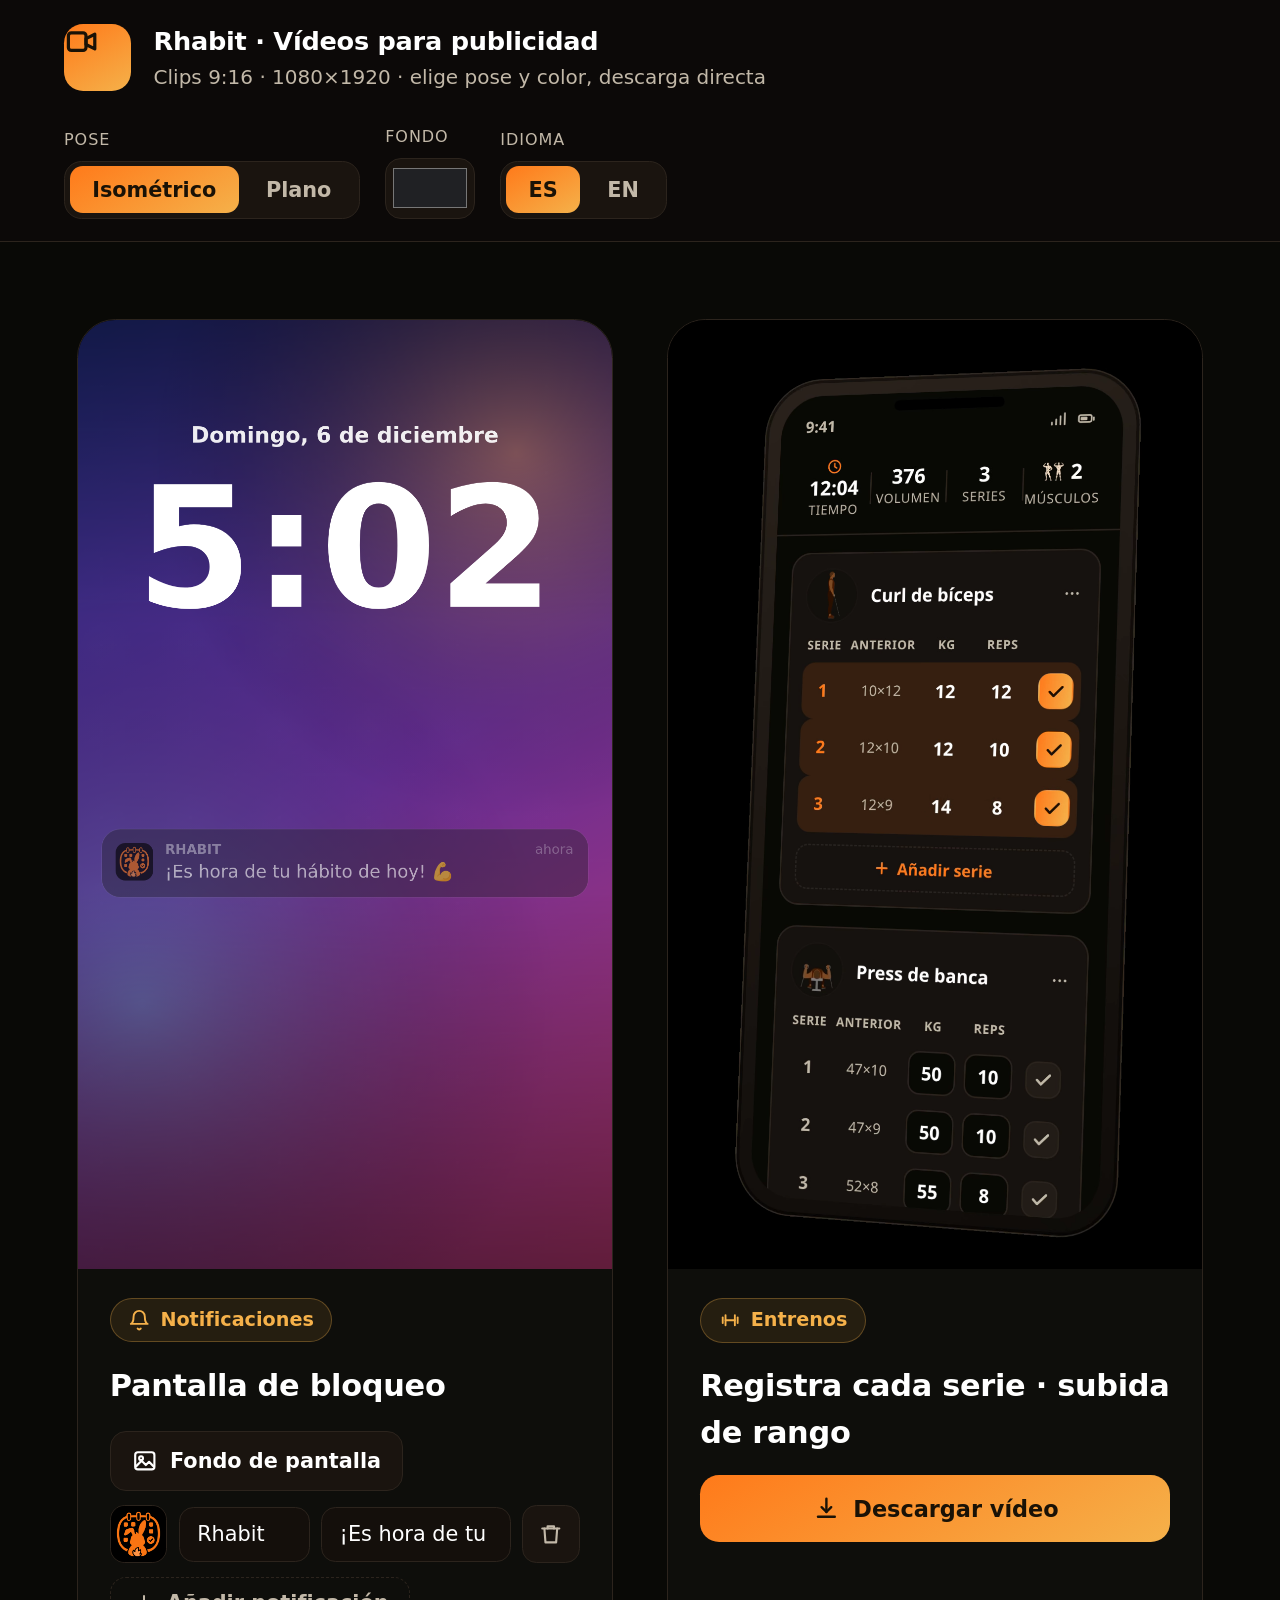
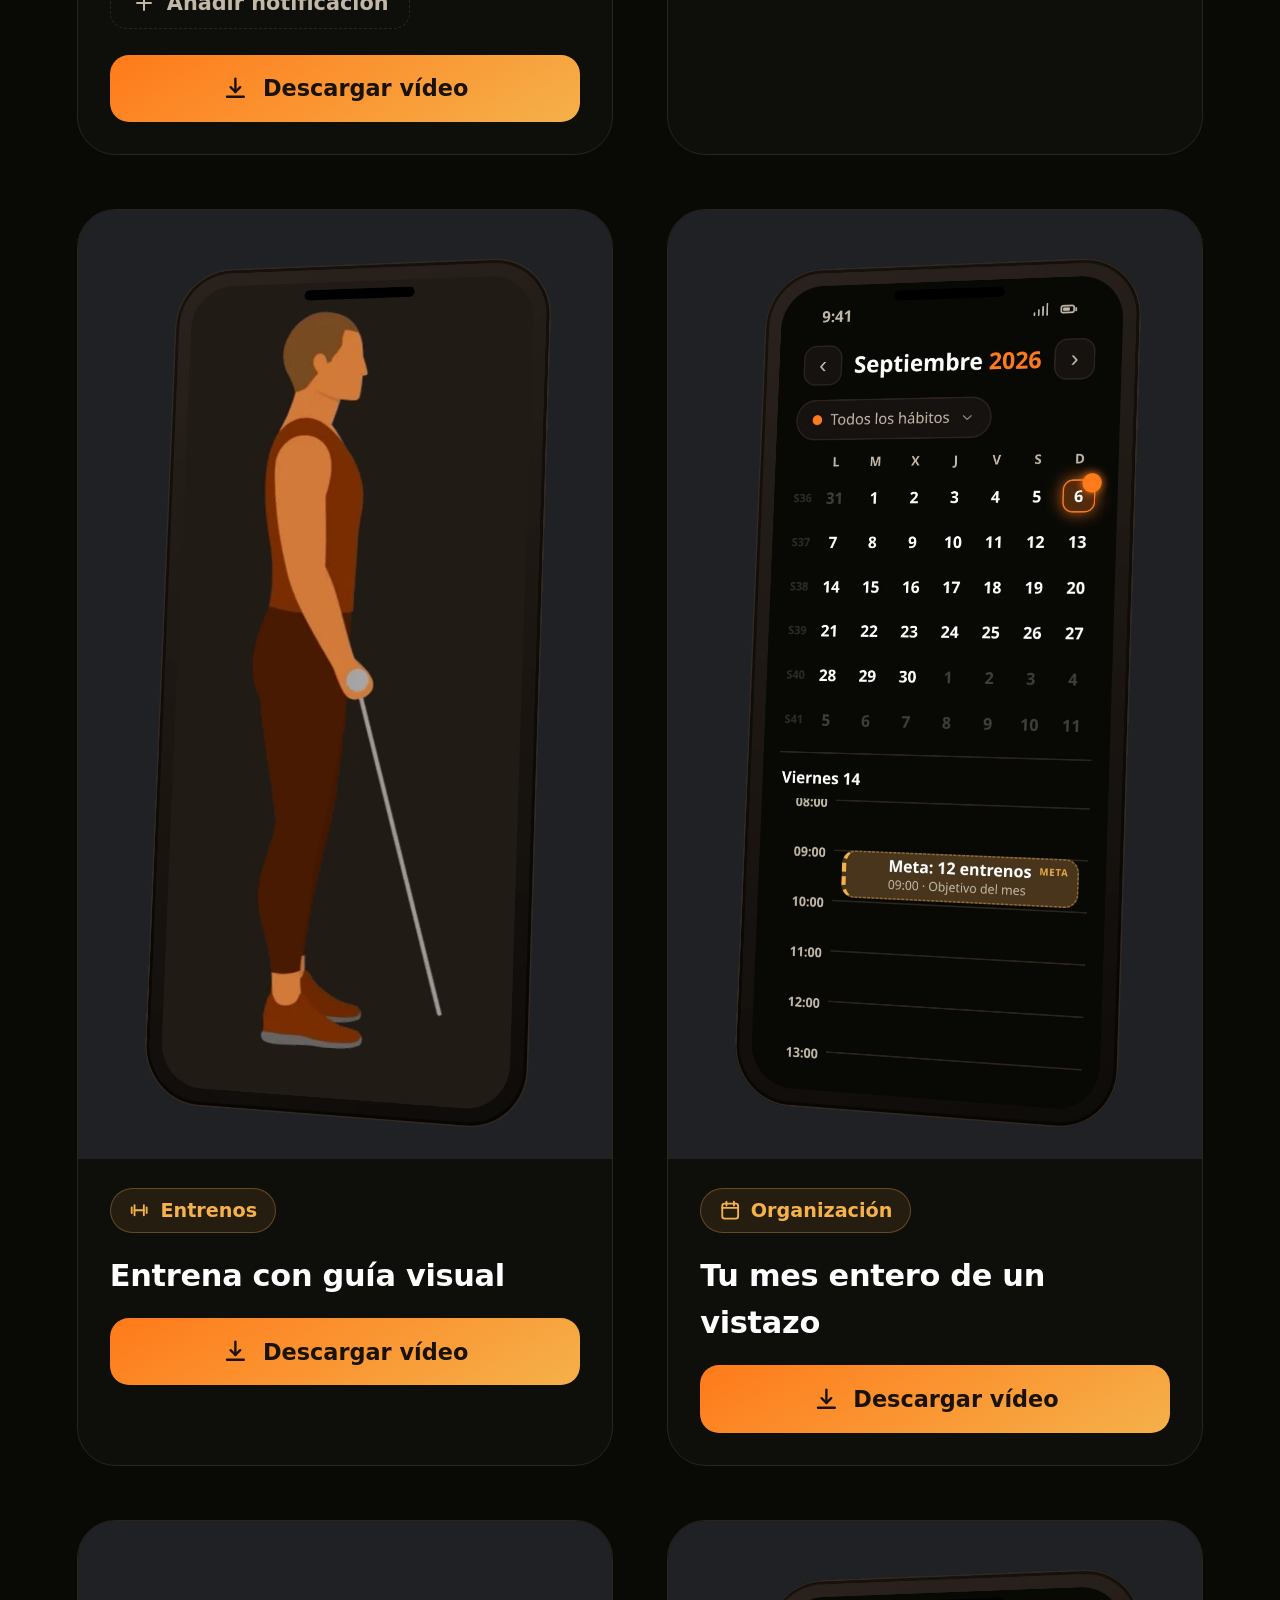
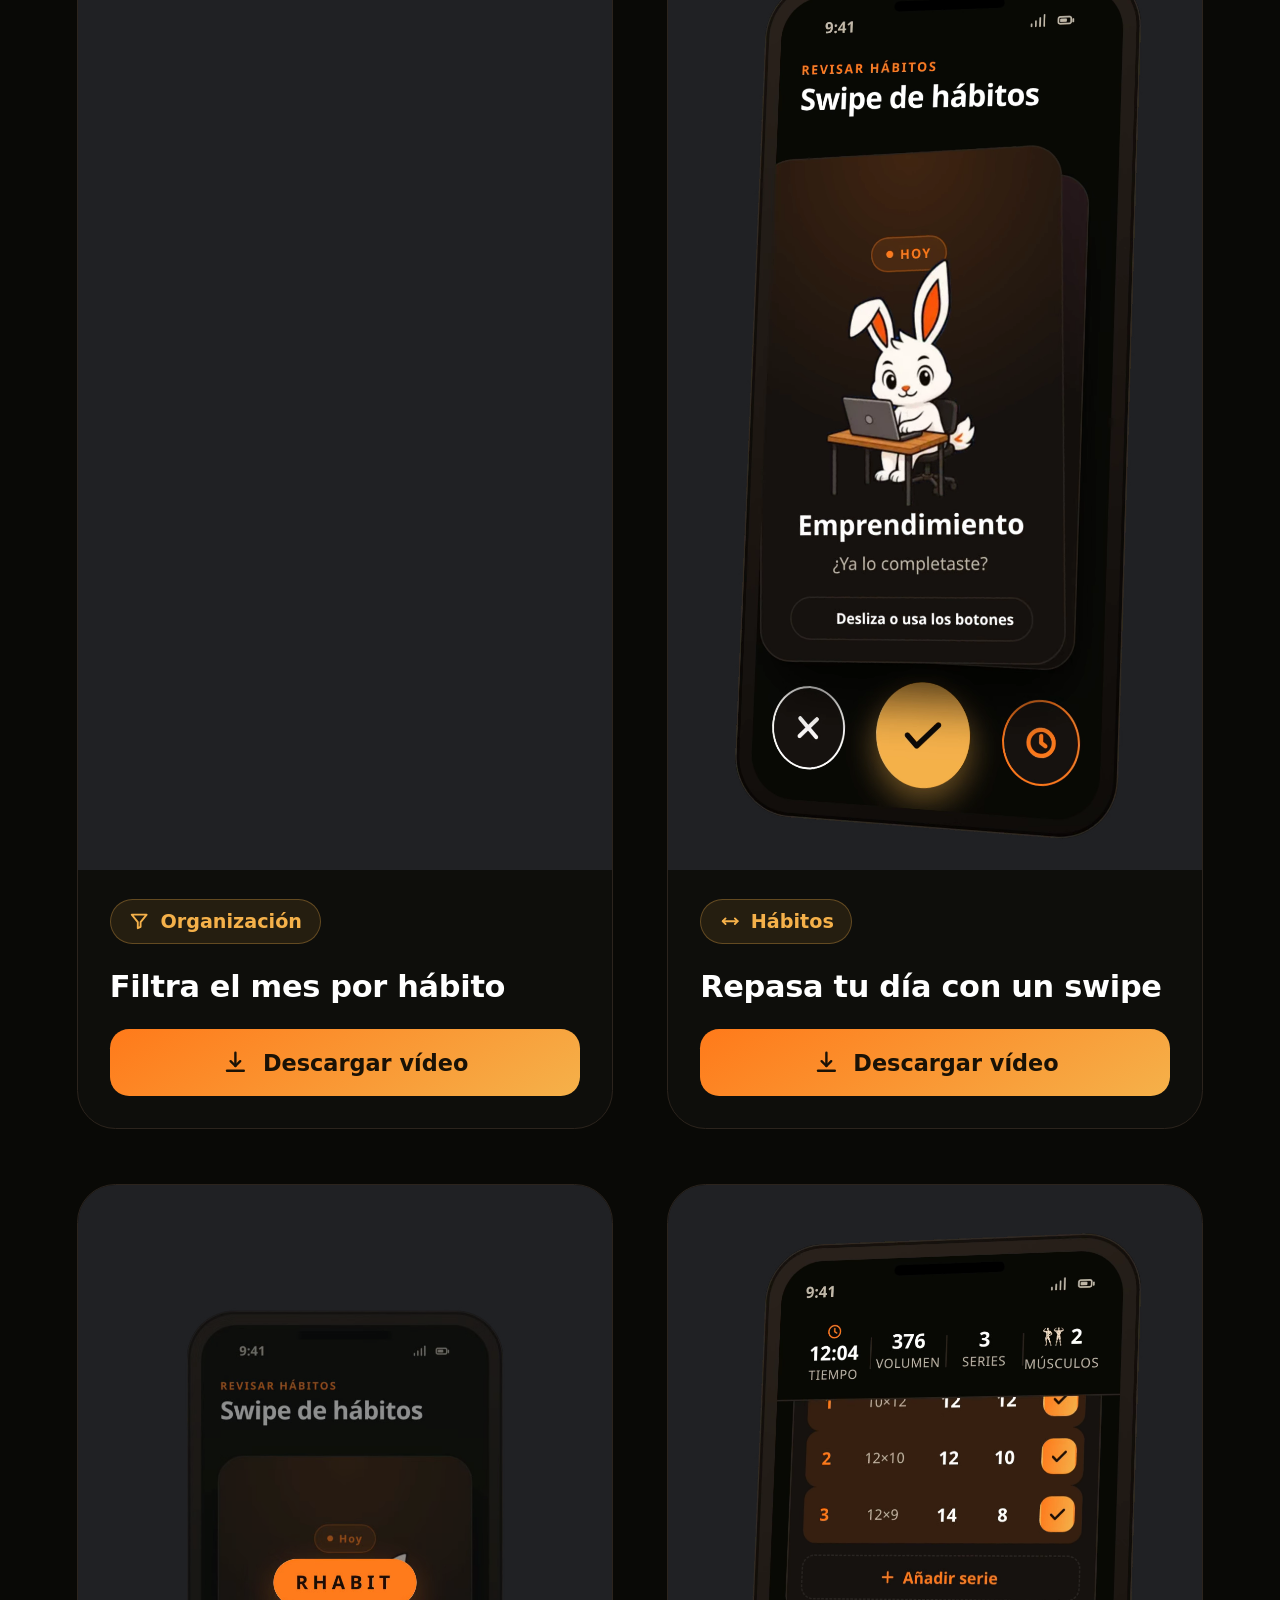
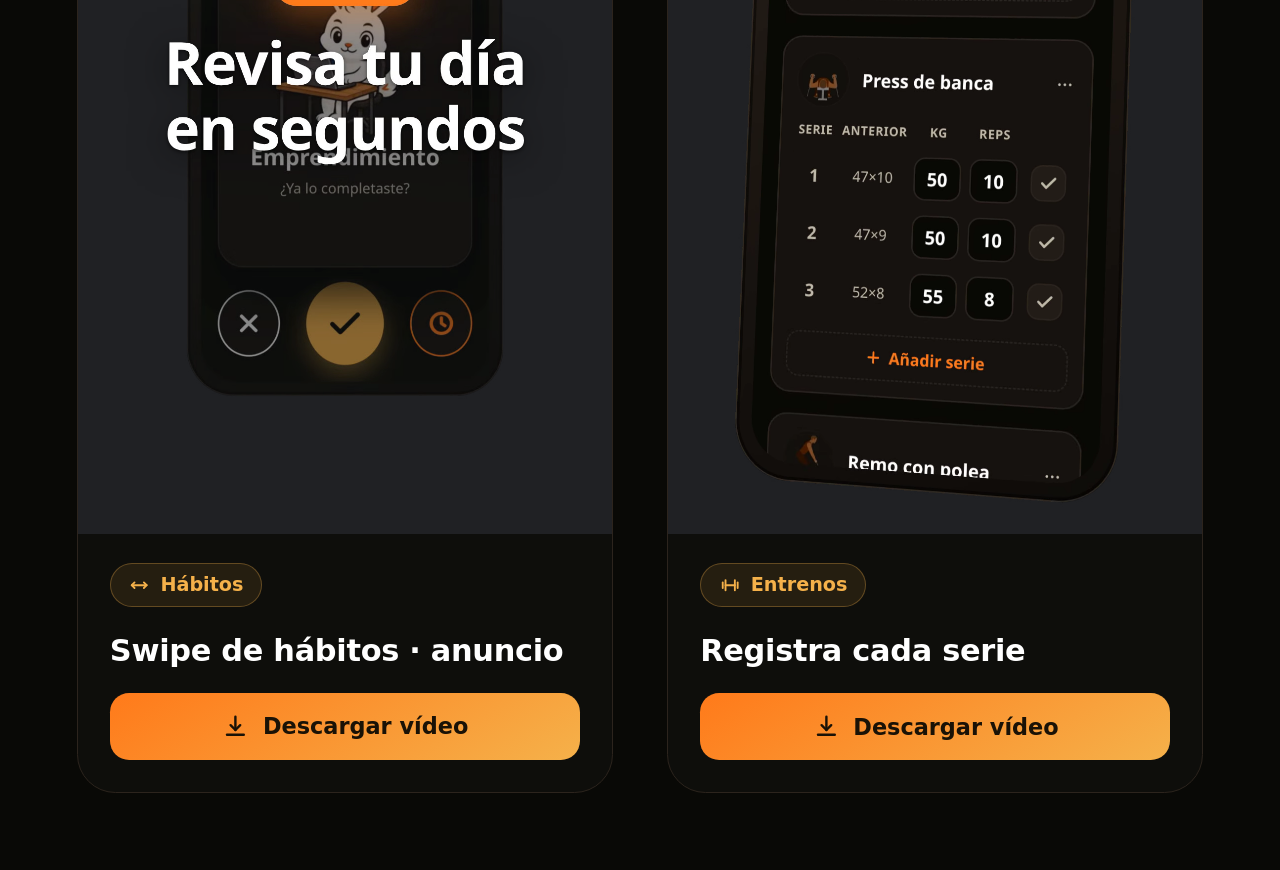
==== commit 08306b23: "Rank up: borra el movil dibujado; escena 1 = clip real (mismo movil/tamano/inclinacion/3D que el res" ====
--- a/index.html
+++ b/index.html
@@ -78,13 +78,7 @@
       </div>
       <div class="clip__meta">
         <span class="pill"><svg class="ico"><use href="#i-dumbbell"/></svg> Entrenos</span>
-        <h2>Subida de rango épica</h2>
-        <div class="lock-ctrl">
-          <div class="lock-row">
-            <input class="lock-app" id="rank-weight" type="text" inputmode="numeric" placeholder="Peso" value="14">
-            <input class="lock-text" id="rank-reps" type="text" inputmode="numeric" placeholder="Repeticiones" value="8">
-          </div>
-        </div>
+        <h2>Registra cada serie · subida de rango</h2>
         <button class="mk-btn mk-btn--primary" data-dl type="button"><svg class="ico"><use href="#i-download"/></svg> Descargar vídeo</button>
       </div>
     </article>
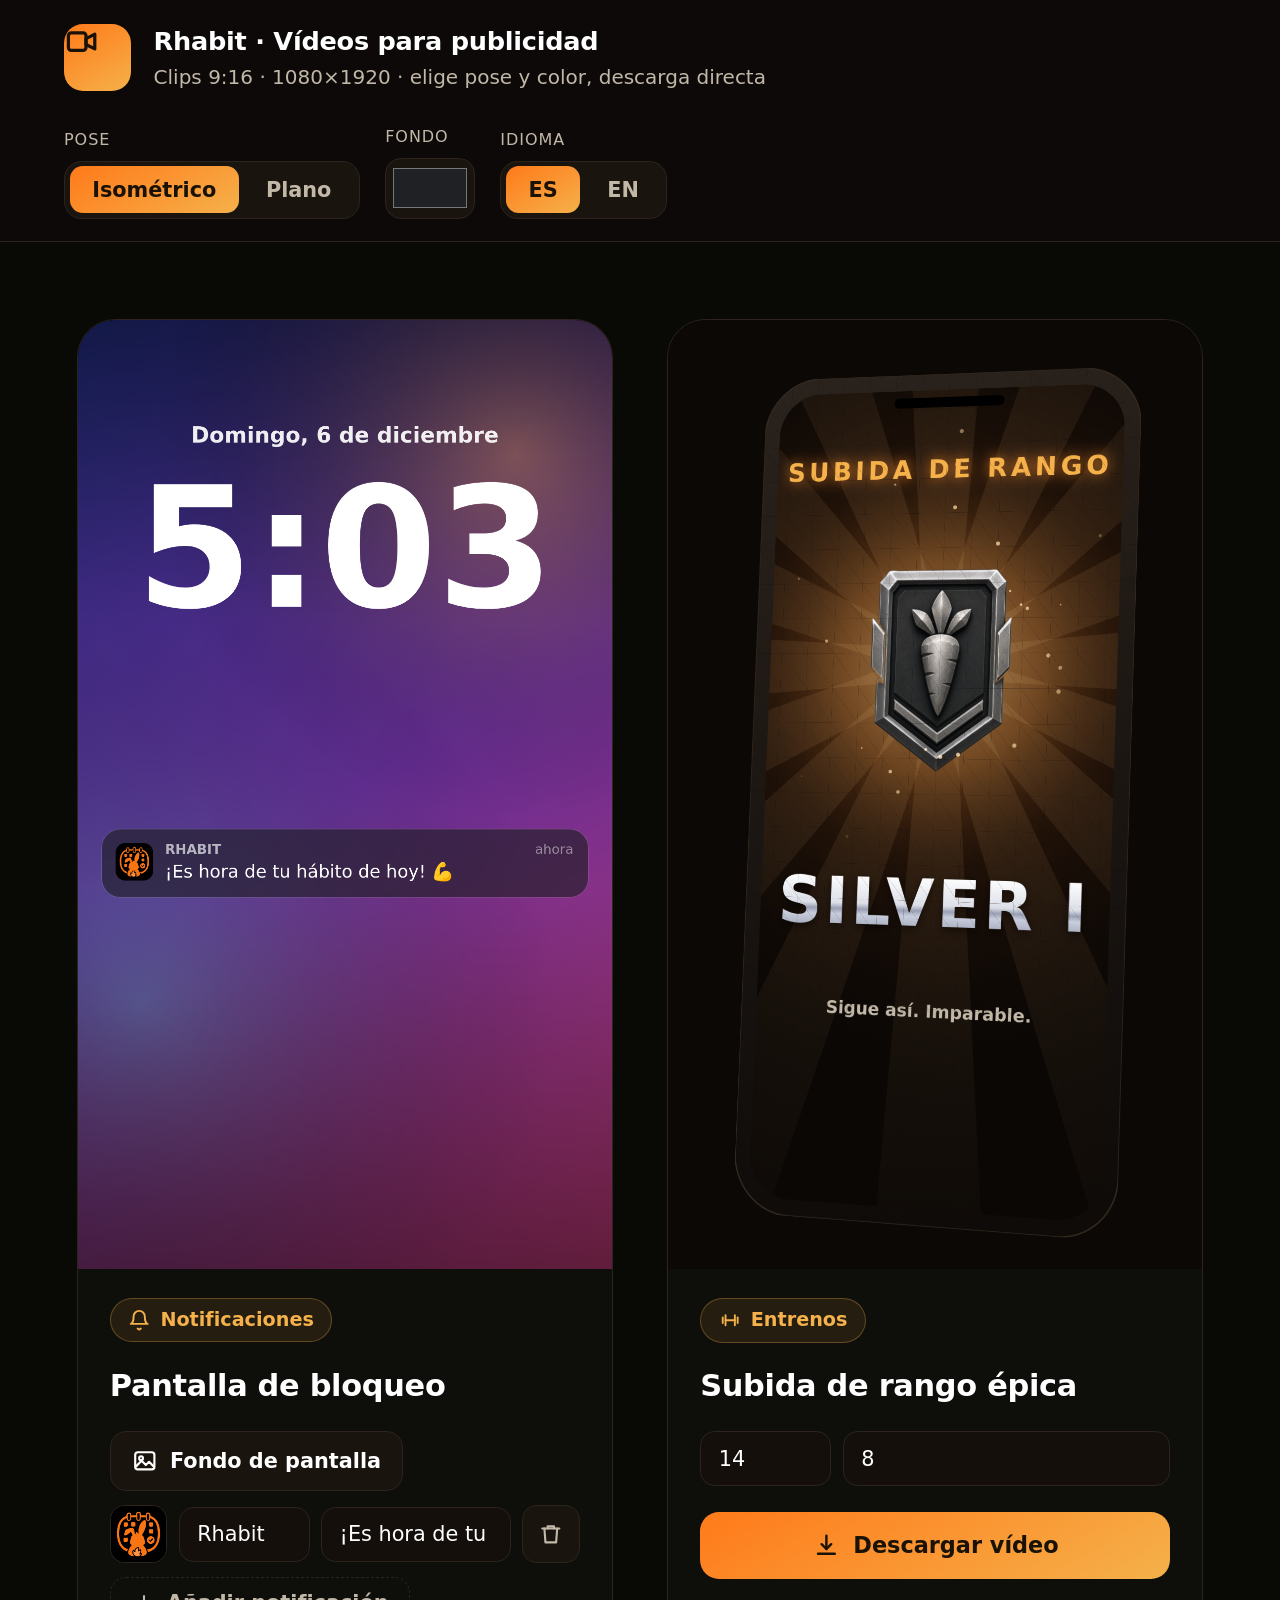
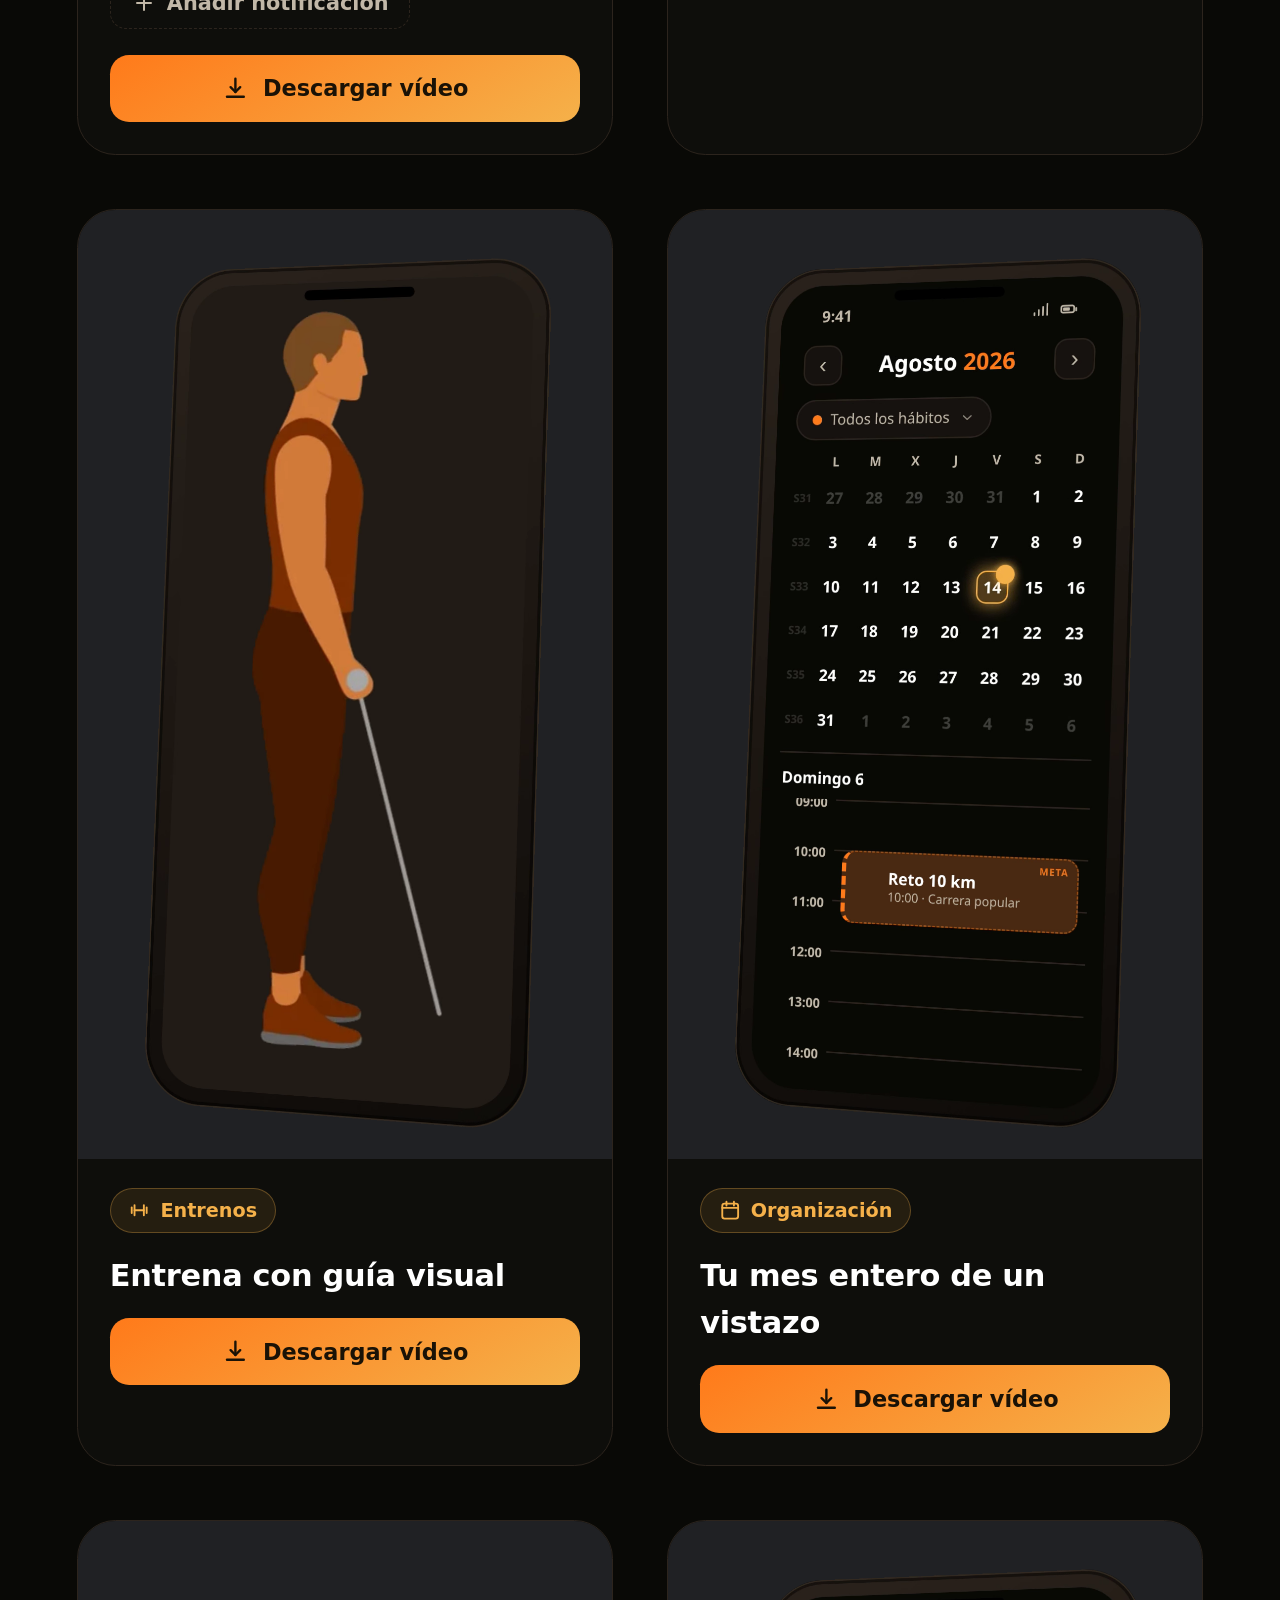
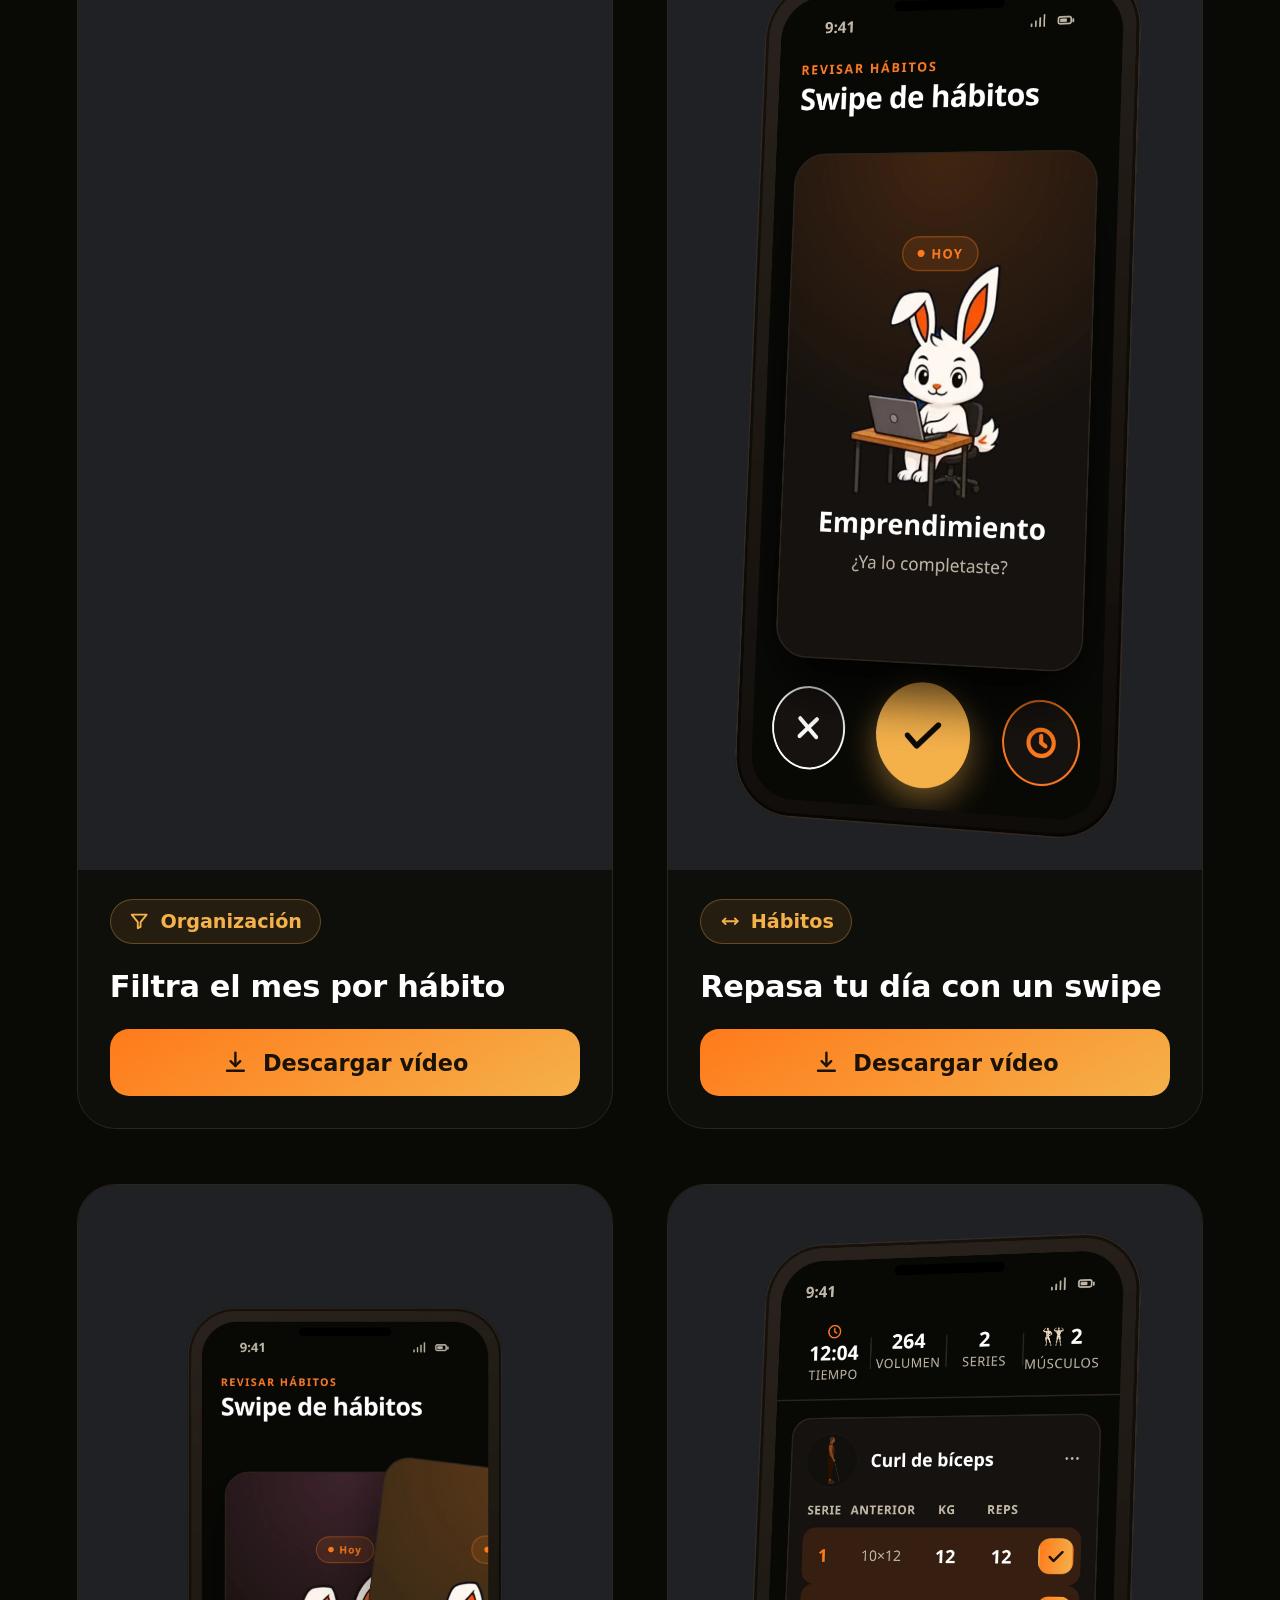
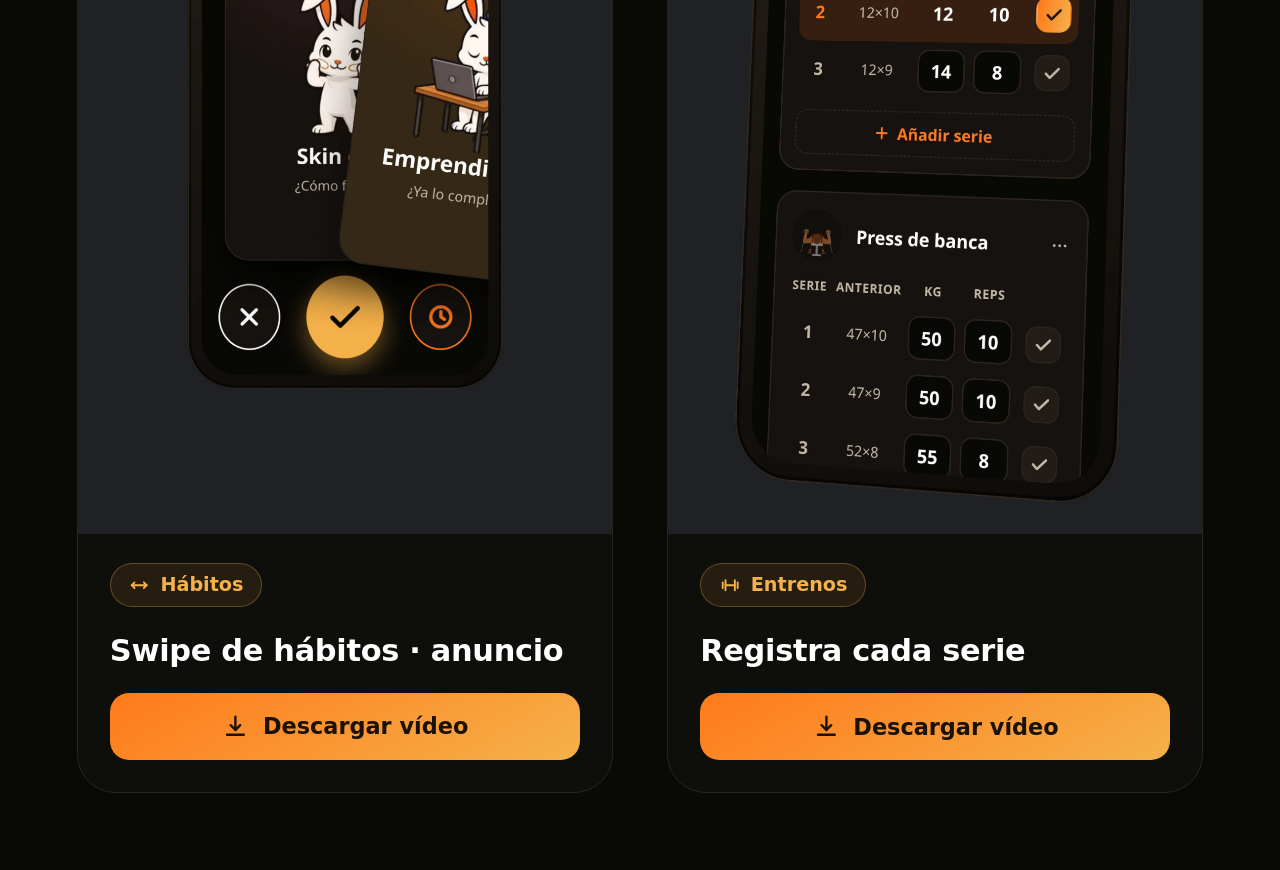
==== commit ba947b84: "Rank up: movil con la geometria/3D EXACTOS del generador de clips (render.html): 798x1729 centrado, " ====
--- a/index.html
+++ b/index.html
@@ -78,7 +78,13 @@
       </div>
       <div class="clip__meta">
         <span class="pill"><svg class="ico"><use href="#i-dumbbell"/></svg> Entrenos</span>
-        <h2>Registra cada serie · subida de rango</h2>
+        <h2>Subida de rango épica</h2>
+        <div class="lock-ctrl">
+          <div class="lock-row">
+            <input class="lock-app" id="rank-weight" type="text" inputmode="numeric" placeholder="Peso" value="14">
+            <input class="lock-text" id="rank-reps" type="text" inputmode="numeric" placeholder="Repeticiones" value="8">
+          </div>
+        </div>
         <button class="mk-btn mk-btn--primary" data-dl type="button"><svg class="ico"><use href="#i-download"/></svg> Descargar vídeo</button>
       </div>
     </article>
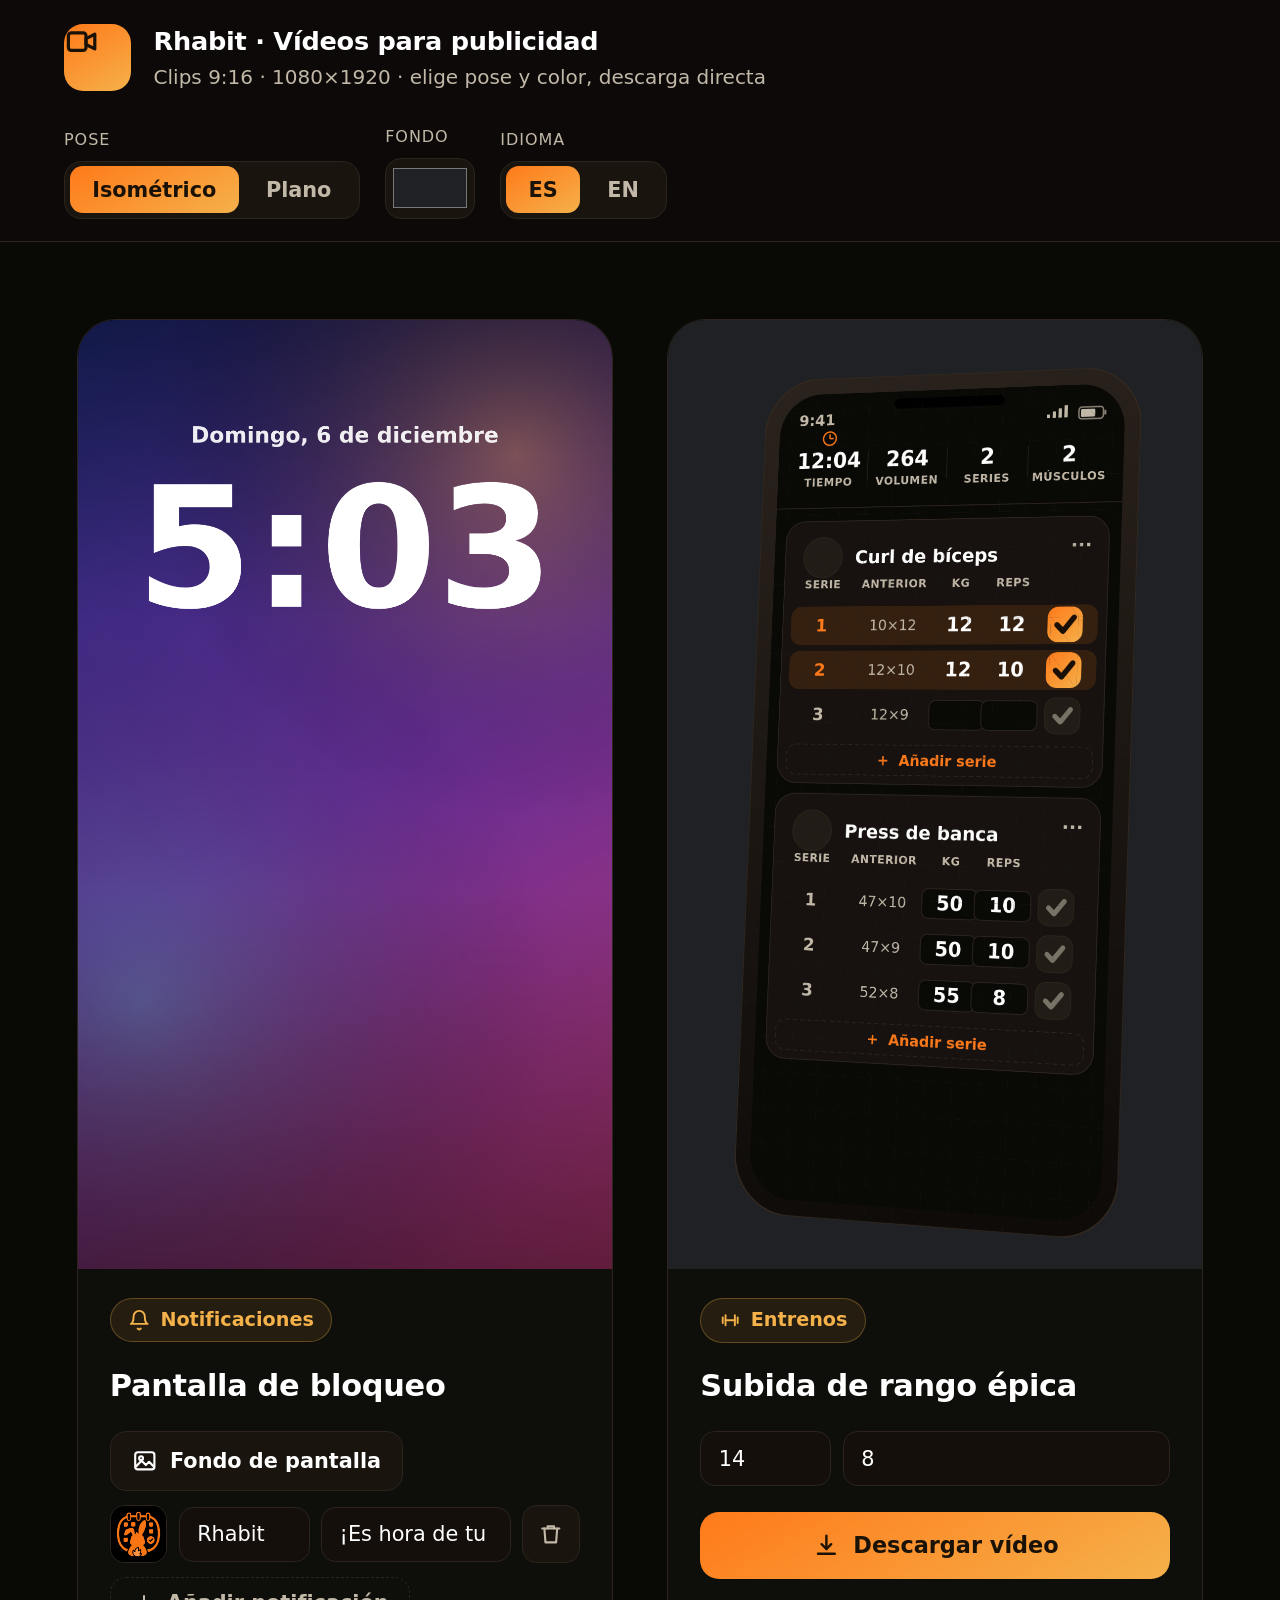
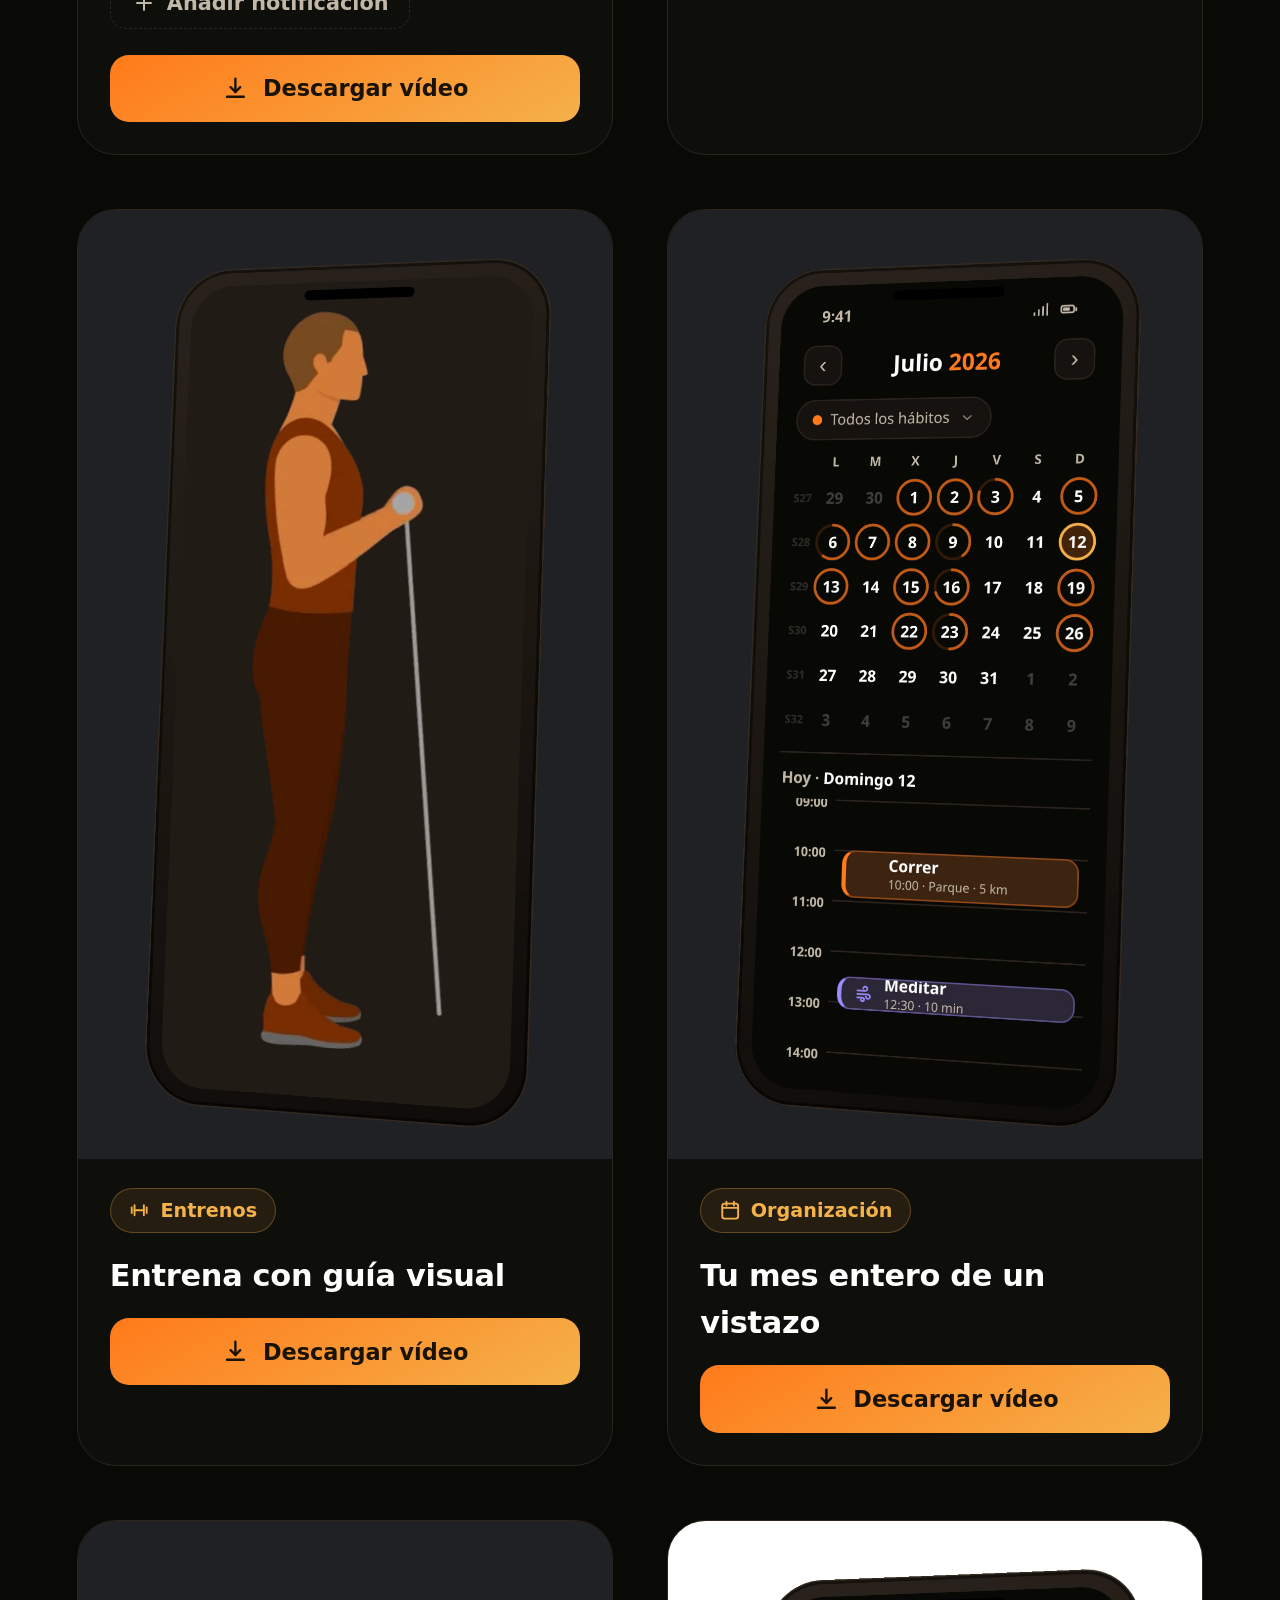
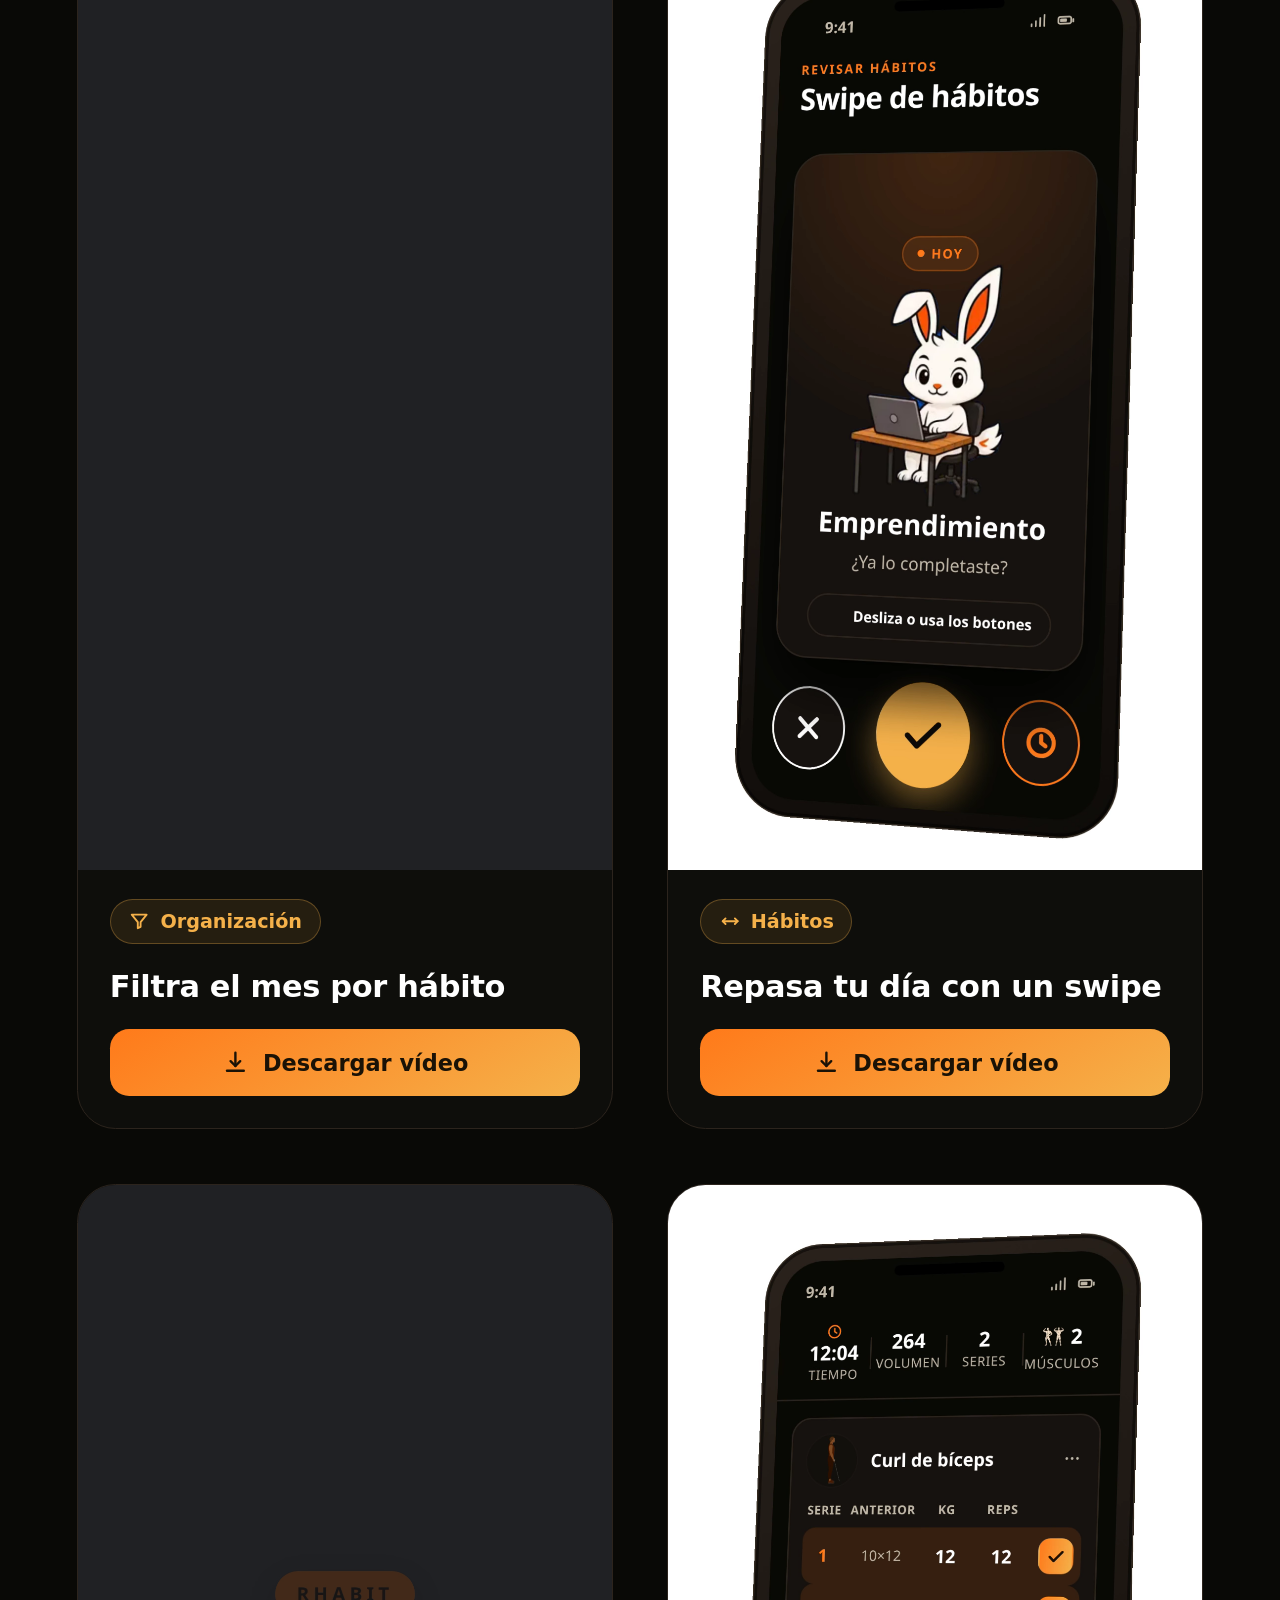
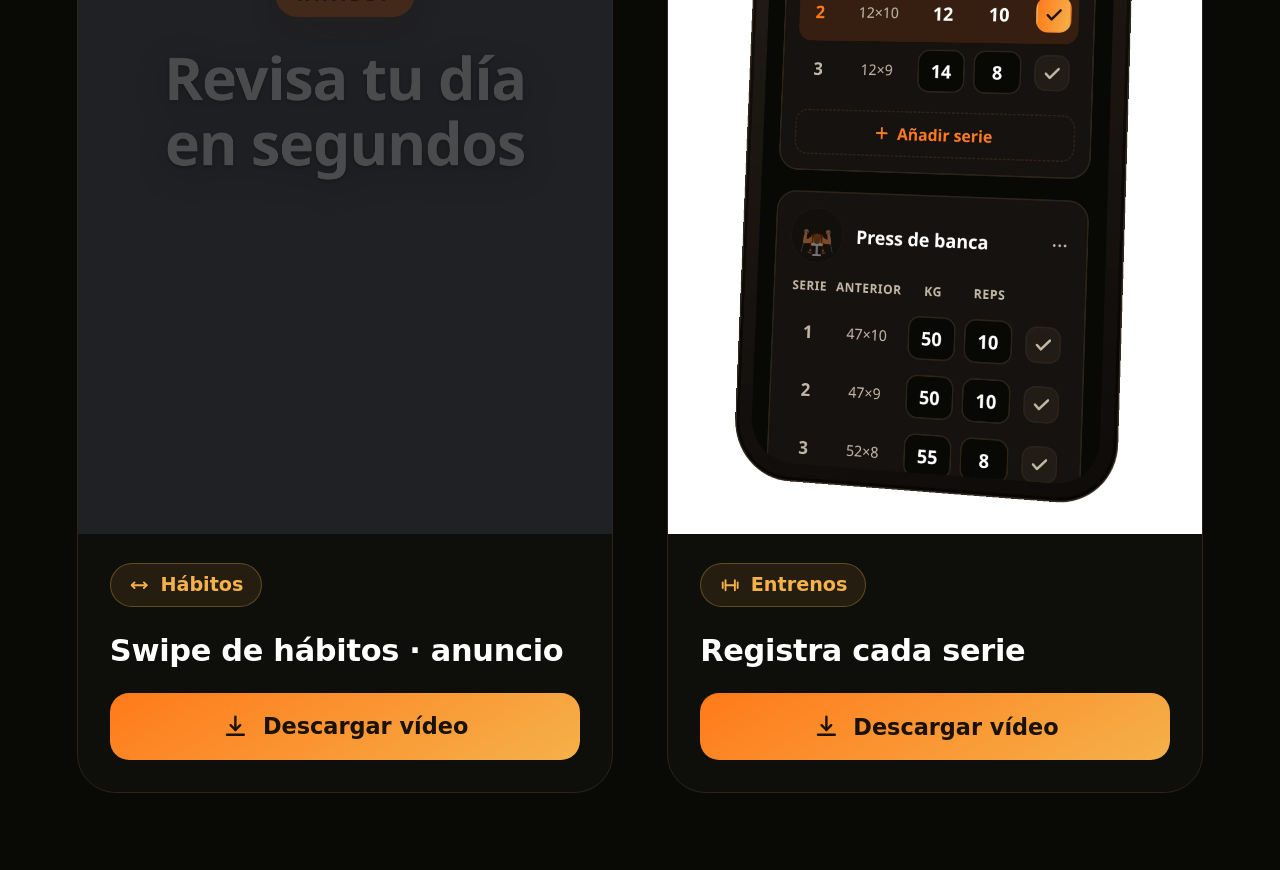
==== commit ae3b92b9: "Galeria: los clips (videos + canvas de bloqueo/rango) solo se reproducen al pasar el cursor por enci" ====
--- a/index.html
+++ b/index.html
@@ -91,7 +91,7 @@
 
     <article class="clip" data-base="exercise" data-name="rhabit-entreno-guiado">
       <div class="clip__video">
-        <video autoplay loop muted playsinline preload="auto"></video>
+        <video loop muted playsinline preload="auto"></video>
         <button class="clip__full" type="button" aria-label="Pantalla completa"><svg class="ico"><use href="#i-expand"/></svg></button>
       </div>
       <div class="clip__meta">
@@ -103,7 +103,7 @@
 
     <article class="clip" data-base="calendar" data-name="rhabit-calendario">
       <div class="clip__video">
-        <video autoplay loop muted playsinline preload="auto"></video>
+        <video loop muted playsinline preload="auto"></video>
         <button class="clip__full" type="button" aria-label="Pantalla completa"><svg class="ico"><use href="#i-expand"/></svg></button>
       </div>
       <div class="clip__meta">
@@ -115,7 +115,7 @@
 
     <article class="clip" data-base="filter" data-name="rhabit-filtro-habito">
       <div class="clip__video">
-        <video autoplay loop muted playsinline preload="auto"></video>
+        <video loop muted playsinline preload="auto"></video>
         <button class="clip__full" type="button" aria-label="Pantalla completa"><svg class="ico"><use href="#i-expand"/></svg></button>
       </div>
       <div class="clip__meta">
@@ -127,7 +127,7 @@
 
     <article class="clip" data-base="swipe" data-name="rhabit-swipe-habitos">
       <div class="clip__video">
-        <video autoplay loop muted playsinline preload="auto"></video>
+        <video loop muted playsinline preload="auto"></video>
         <button class="clip__full" type="button" aria-label="Pantalla completa"><svg class="ico"><use href="#i-expand"/></svg></button>
       </div>
       <div class="clip__meta">
@@ -139,7 +139,7 @@
 
     <article class="clip" data-base="swipe2" data-name="rhabit-swipe-anuncio">
       <div class="clip__video">
-        <video autoplay loop muted playsinline preload="auto"></video>
+        <video loop muted playsinline preload="auto"></video>
         <button class="clip__full" type="button" aria-label="Pantalla completa"><svg class="ico"><use href="#i-expand"/></svg></button>
       </div>
       <div class="clip__meta">
@@ -151,7 +151,7 @@
 
     <article class="clip" data-base="gym" data-name="rhabit-registro-entreno">
       <div class="clip__video">
-        <video autoplay loop muted playsinline preload="auto"></video>
+        <video loop muted playsinline preload="auto"></video>
         <button class="clip__full" type="button" aria-label="Pantalla completa"><svg class="ico"><use href="#i-expand"/></svg></button>
       </div>
       <div class="clip__meta">
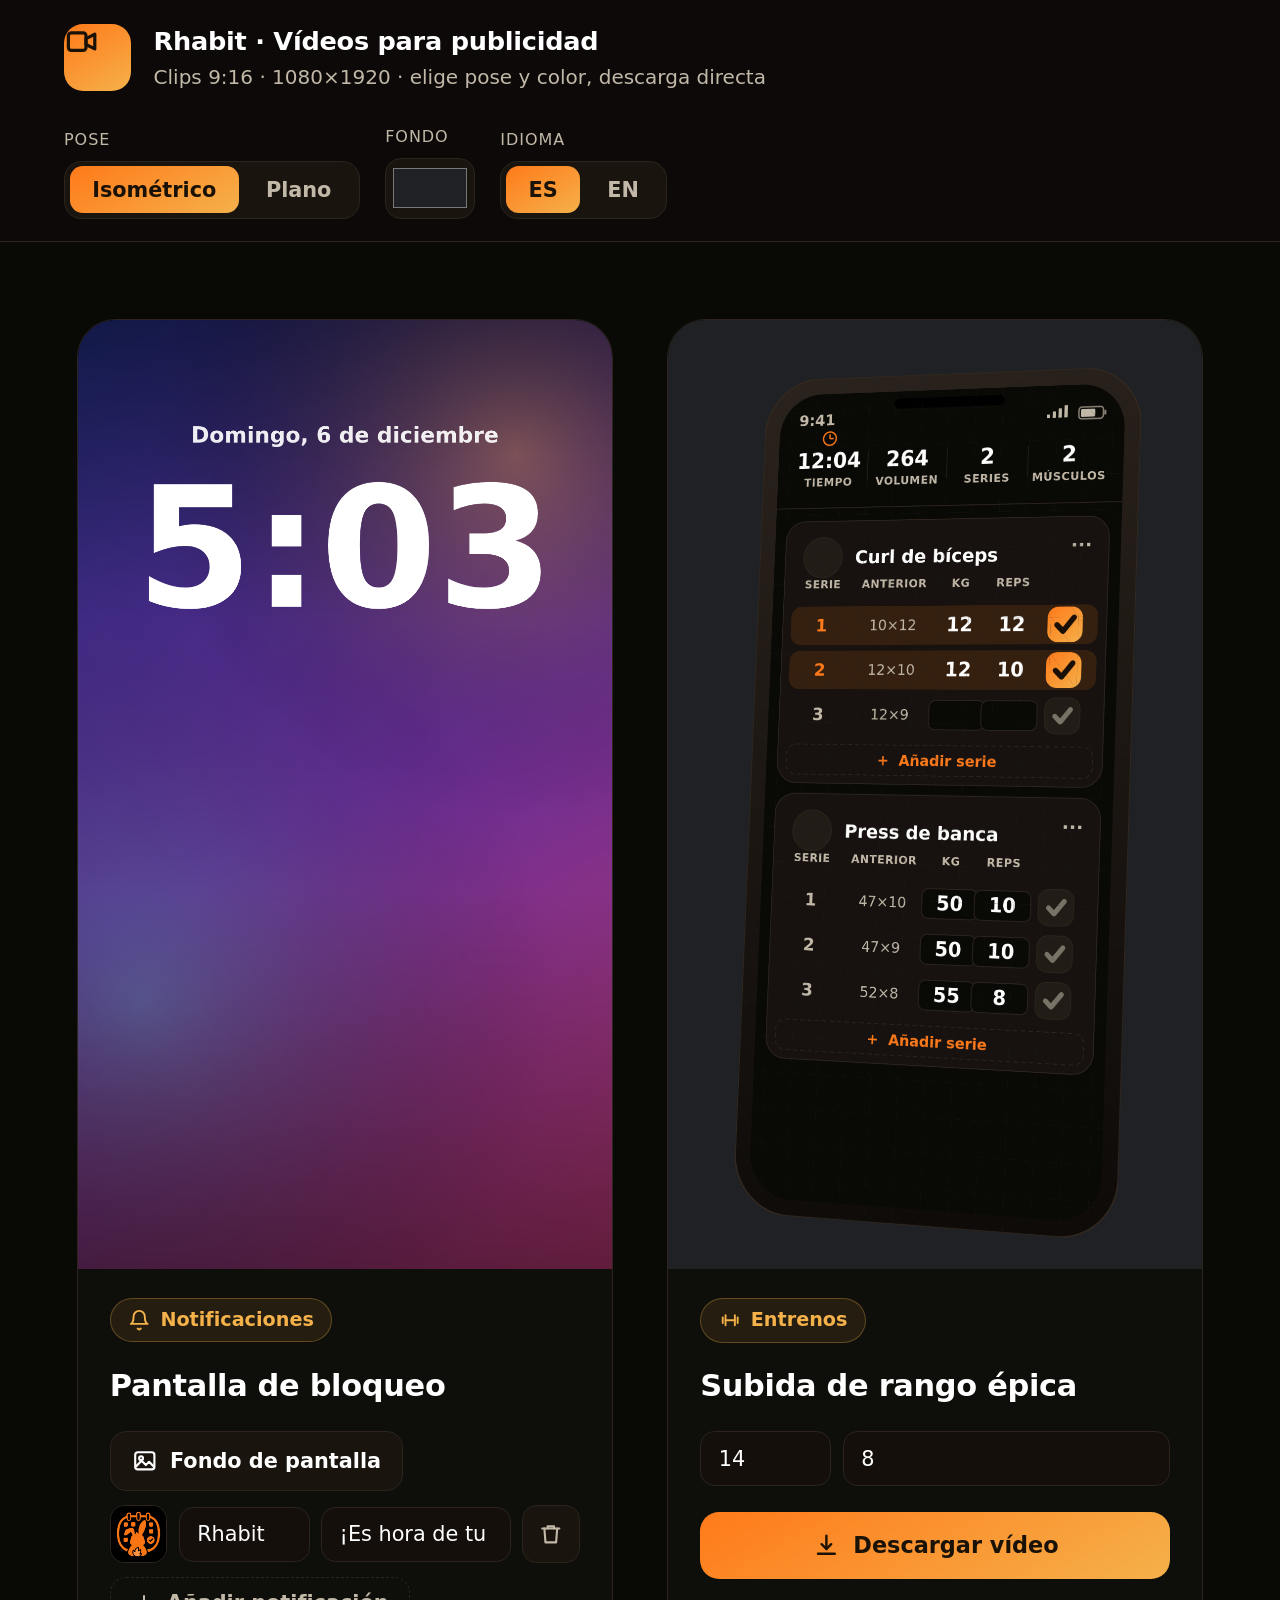
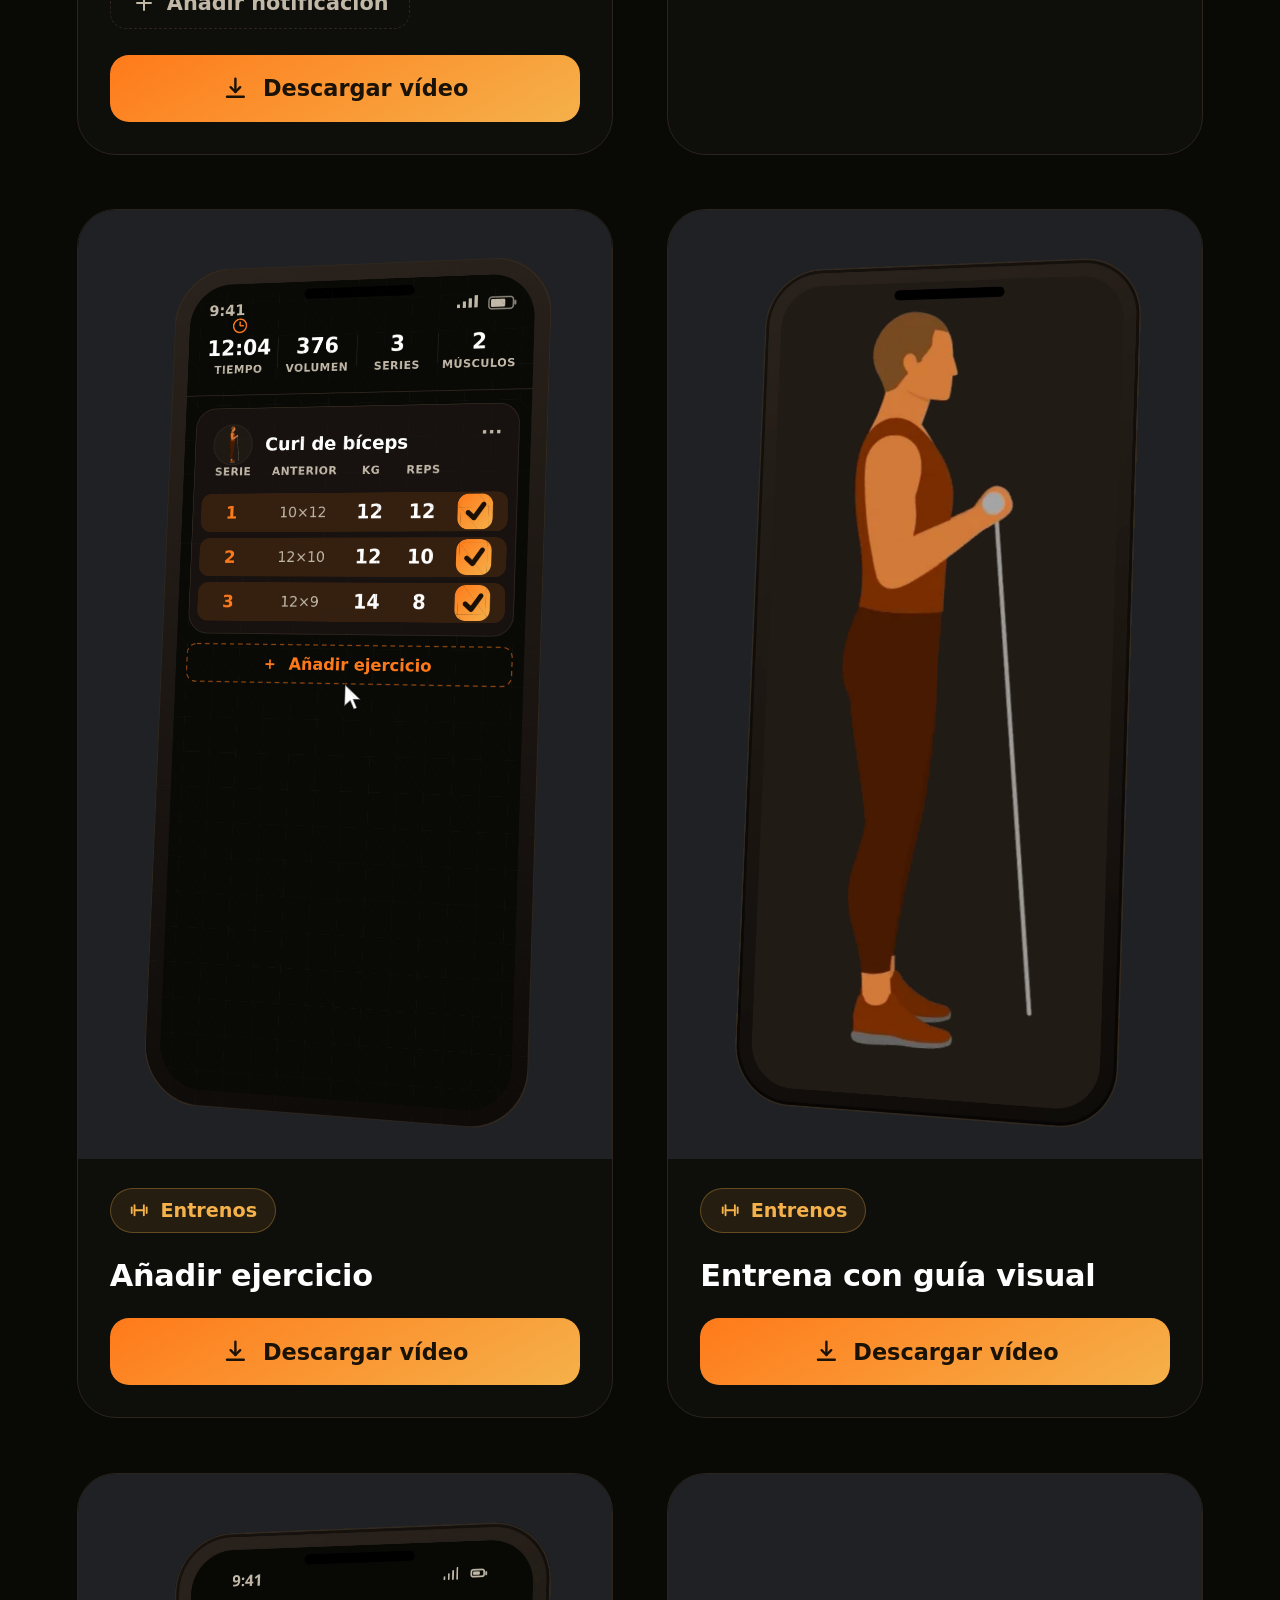
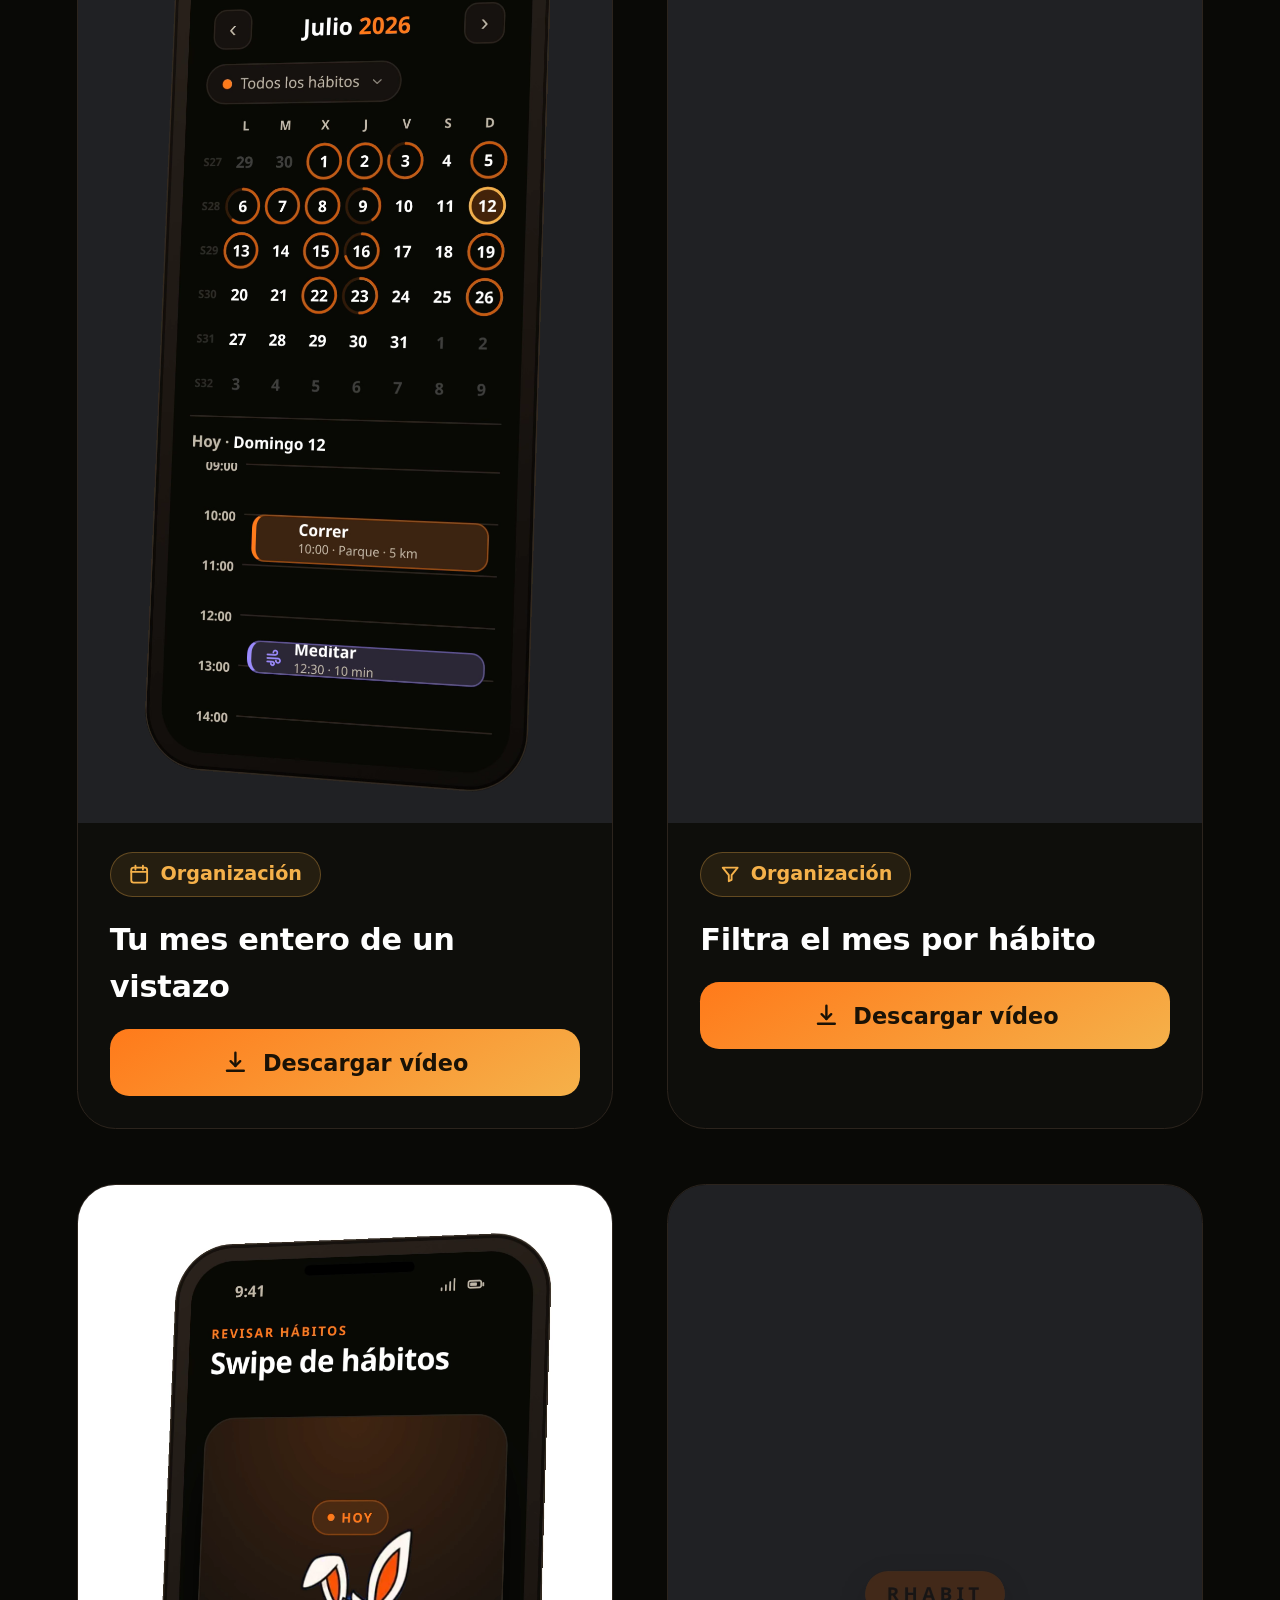
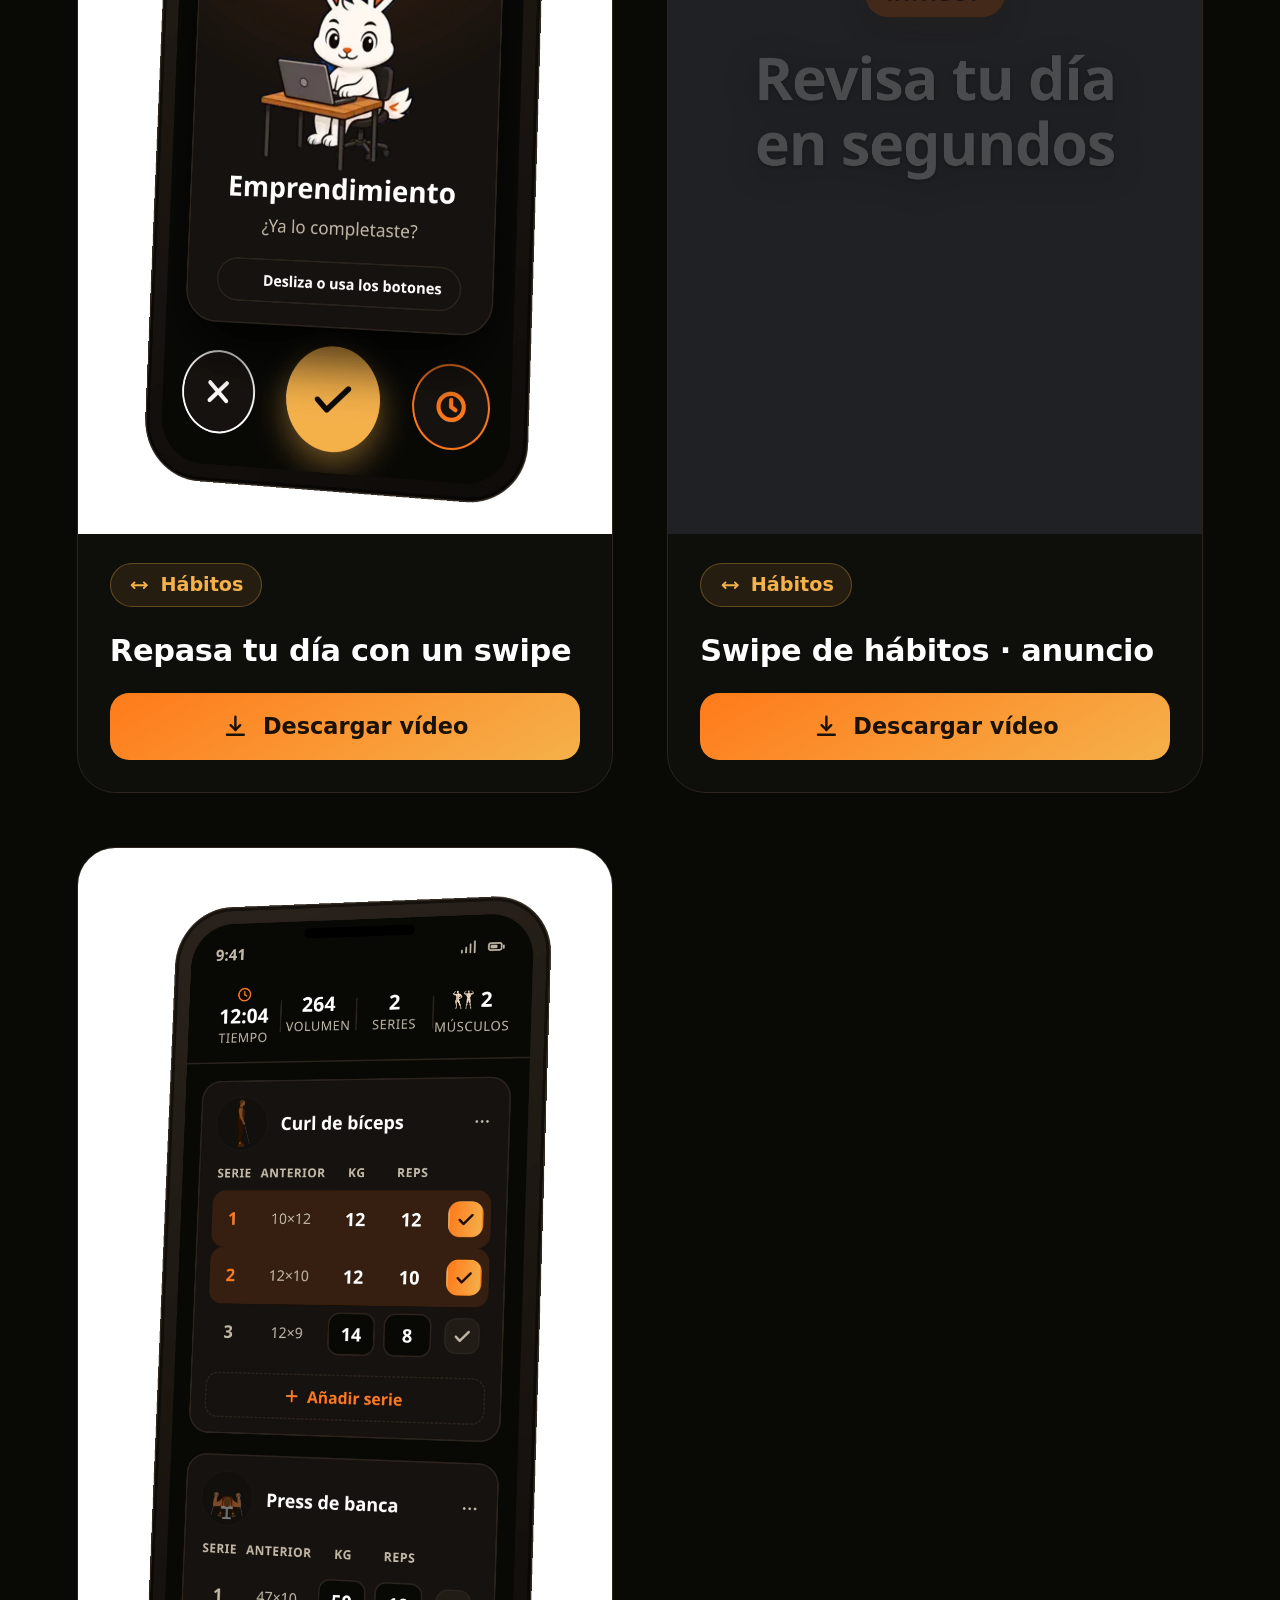
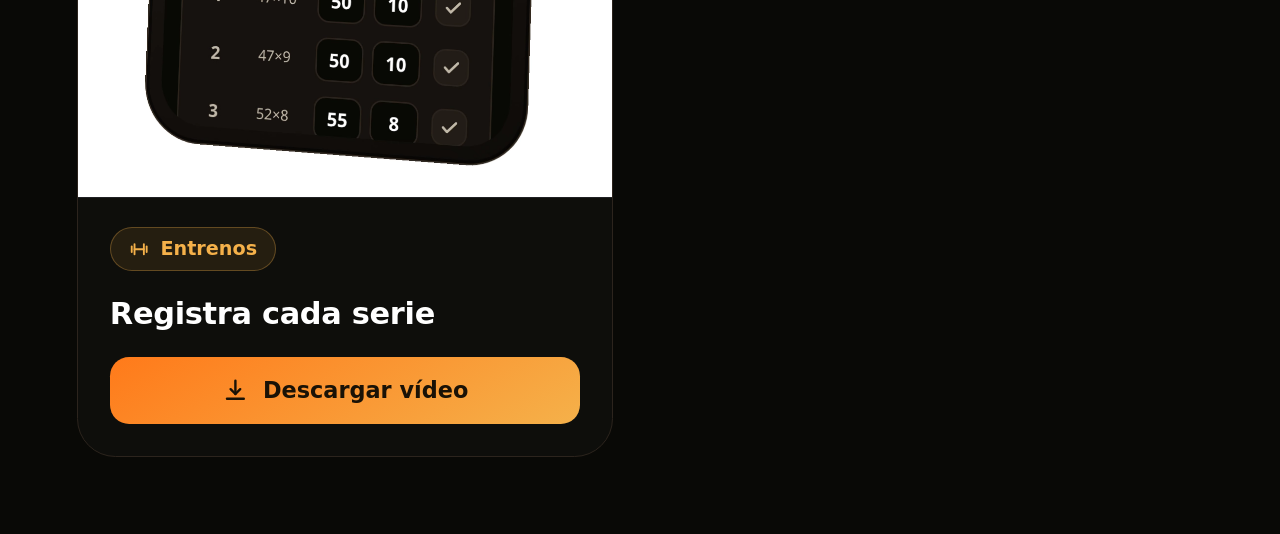
==== commit 5ca3800f: "Nuevo movil (Entrenos): flujo Anadir ejercicio — boton, selector con lista, ojo para ver animacion +" ====
--- a/index.html
+++ b/index.html
@@ -9,6 +9,11 @@
   <link rel="stylesheet" href="marketing.css" />
 </head>
 <body class="mk">
+
+  <div id="mk-loader" role="status" aria-label="Cargando">
+    <div class="mk-loader__spin"></div>
+    <span class="mk-loader__txt">Cargando…</span>
+  </div>
 
   <svg width="0" height="0" style="position:absolute" aria-hidden="true">
     <symbol id="i-download" viewBox="0 0 24 24"><path d="M12 4v11"/><path d="M8 11l4 4 4-4"/><path d="M5 19h14"/></symbol>
@@ -89,6 +94,17 @@
       </div>
     </article>
 
+    <article class="clip clip--lock" data-base="addex" data-name="rhabit-anadir-ejercicio">
+      <div class="clip__video">
+        <canvas id="addex-canvas" class="lock-canvas"></canvas>
+      </div>
+      <div class="clip__meta">
+        <span class="pill"><svg class="ico"><use href="#i-dumbbell"/></svg> Entrenos</span>
+        <h2>Añadir ejercicio</h2>
+        <button class="mk-btn mk-btn--primary" data-dl type="button"><svg class="ico"><use href="#i-download"/></svg> Descargar vídeo</button>
+      </div>
+    </article>
+
     <article class="clip" data-base="exercise" data-name="rhabit-entreno-guiado">
       <div class="clip__video">
         <video loop muted playsinline preload="auto"></video>
@@ -172,5 +188,18 @@
   <script src="marketing.js"></script>
   <script src="lockscreen.js"></script>
   <script src="rankup.js"></script>
+  <script src="addexercise.js"></script>
+  <script>
+    // Oculta la pantalla de carga cuando la página está totalmente cargada.
+    (function () {
+      var loader = document.getElementById("mk-loader");
+      if (!loader) return;
+      var hide = function () { loader.classList.add("hidden"); };
+      var ready = function () { requestAnimationFrame(function () { setTimeout(hide, 250); }); };
+      if (document.readyState === "complete") ready();
+      else window.addEventListener("load", ready);
+      setTimeout(hide, 10000); // seguridad: nunca dejar el loader atascado
+    })();
+  </script>
 </body>
 </html>
--- a/marketing.css
+++ b/marketing.css
@@ -115,3 +115,21 @@
 .lock-ico:hover{border-color:var(--accent)}
 .lock-ico__img{display:grid;place-items:center;width:100%;height:100%;background-size:cover;background-position:center;color:var(--dim)}
 .lock-ico__img .ico{width:16px;height:16px}
+
+/* ---------- Pantalla de carga (se oculta al cargar del todo la página) ---------- */
+#mk-loader{
+  position:fixed; inset:0; z-index:9999; background:#ffffff;
+  display:flex; flex-direction:column; align-items:center; justify-content:center; gap:18px;
+  transition:opacity .45s ease, visibility .45s ease;
+}
+#mk-loader.hidden{ opacity:0; visibility:hidden; pointer-events:none; }
+.mk-loader__spin{
+  width:56px; height:56px; border-radius:50%;
+  border:5px solid rgba(20,15,11,.12); border-top-color:#ff7a1a;
+  animation:mkspin .8s linear infinite;
+}
+@keyframes mkspin{ to{ transform:rotate(360deg); } }
+.mk-loader__txt{
+  font-size:14px; font-weight:700; letter-spacing:.04em; color:#8a8178; text-transform:uppercase;
+}
+@media(prefers-reduced-motion:reduce){ .mk-loader__spin{ animation-duration:1.6s; } }
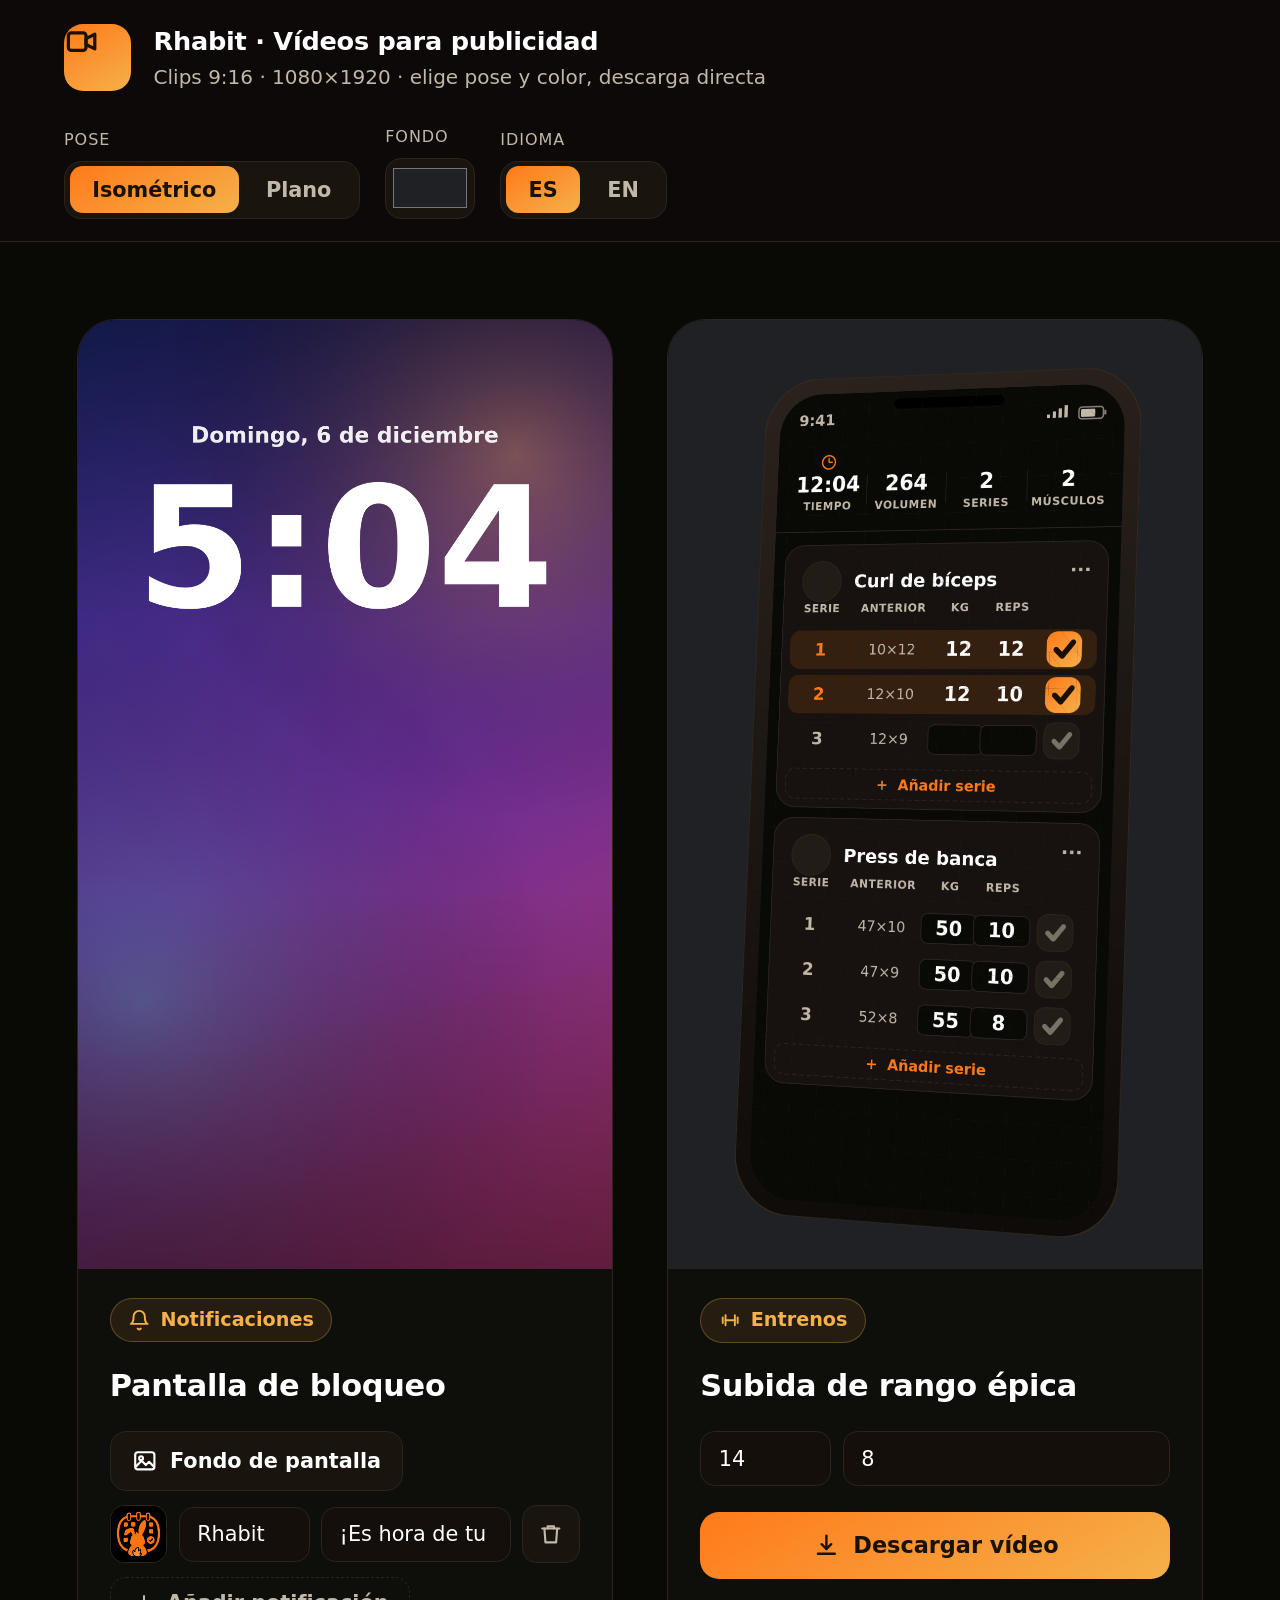
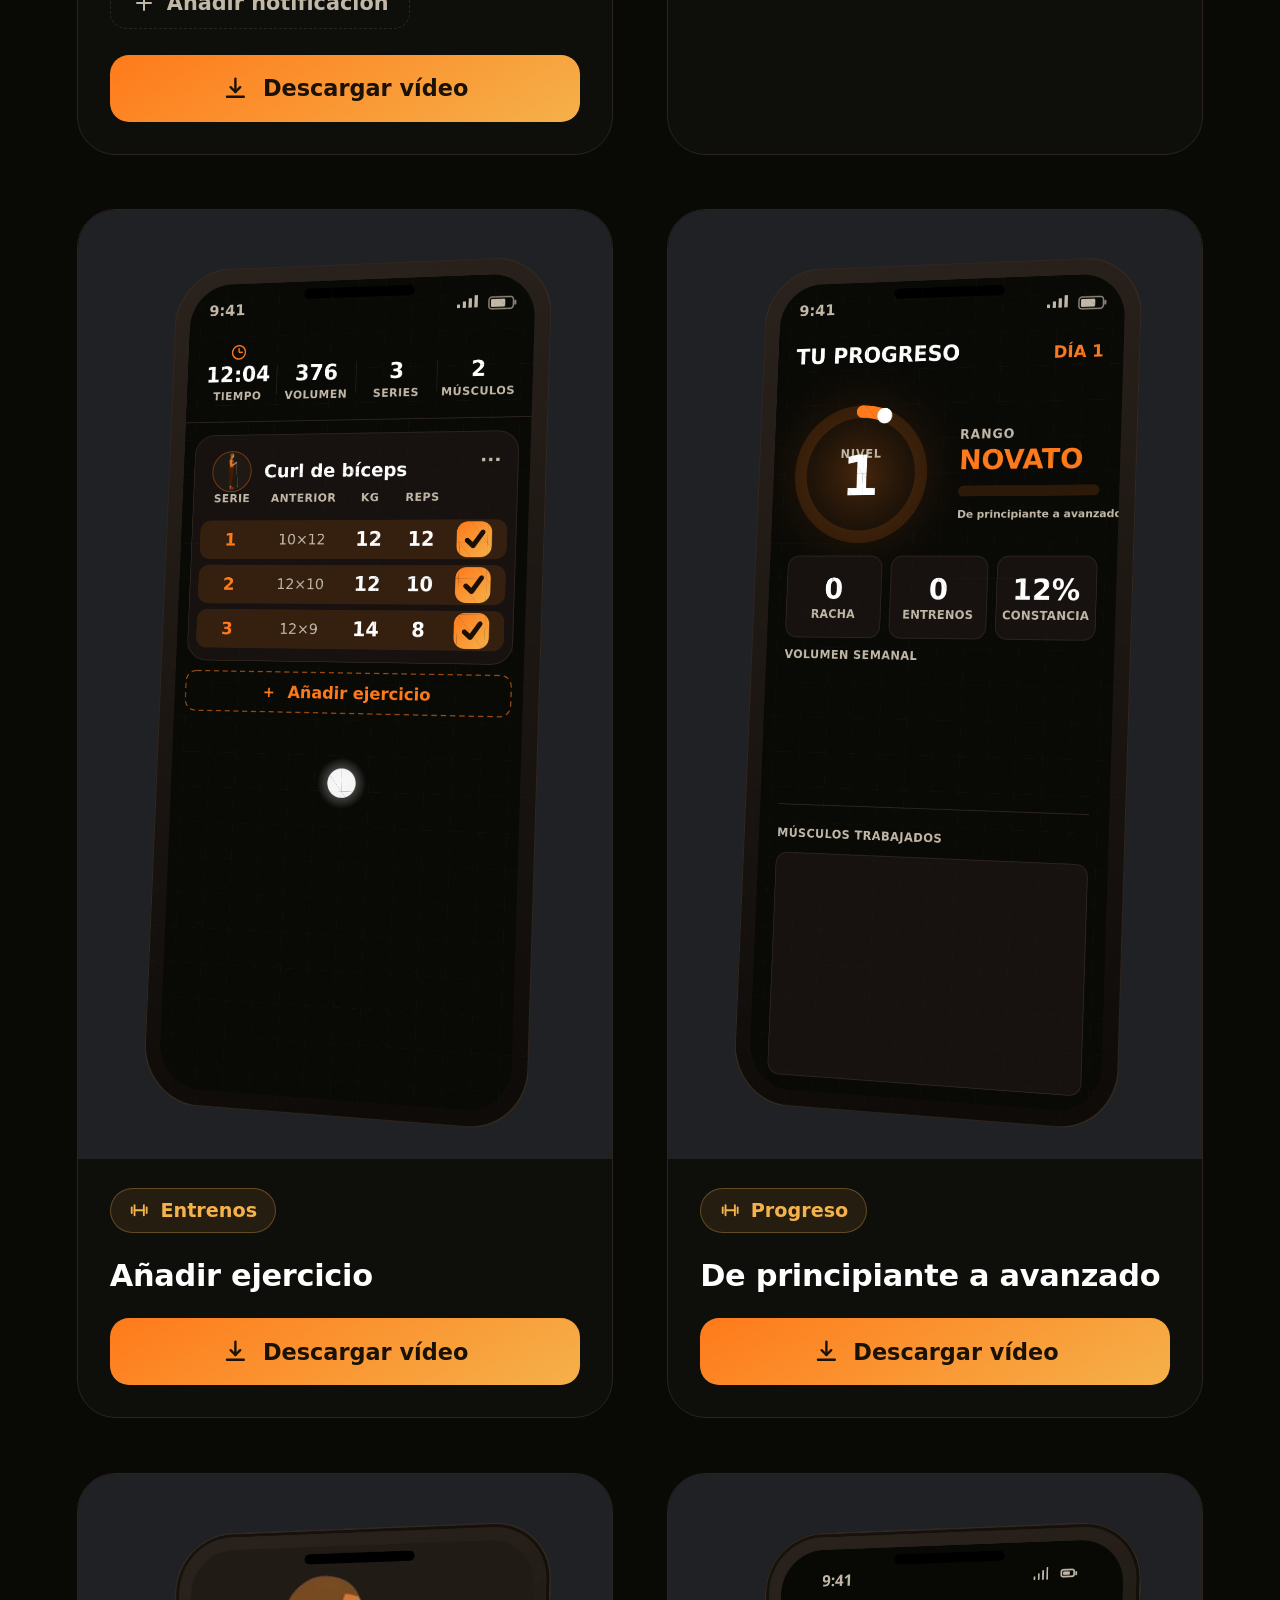
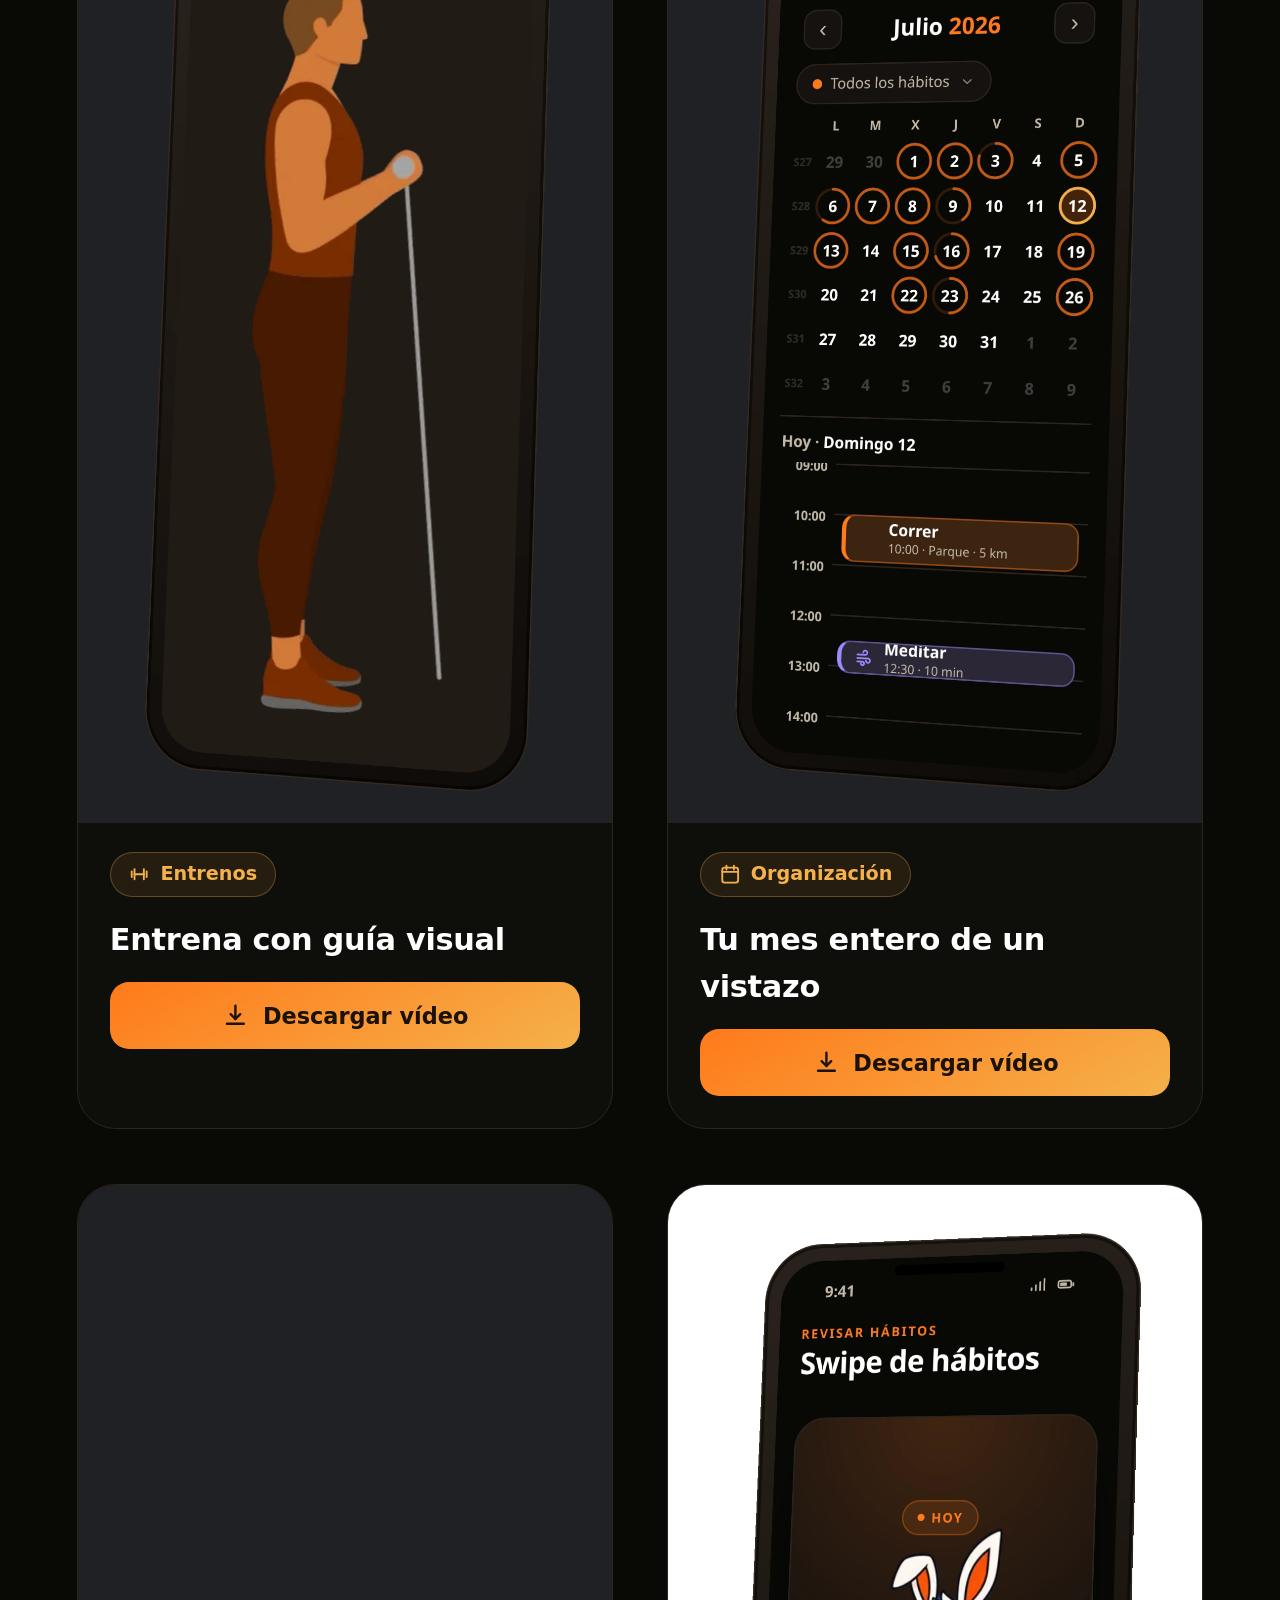
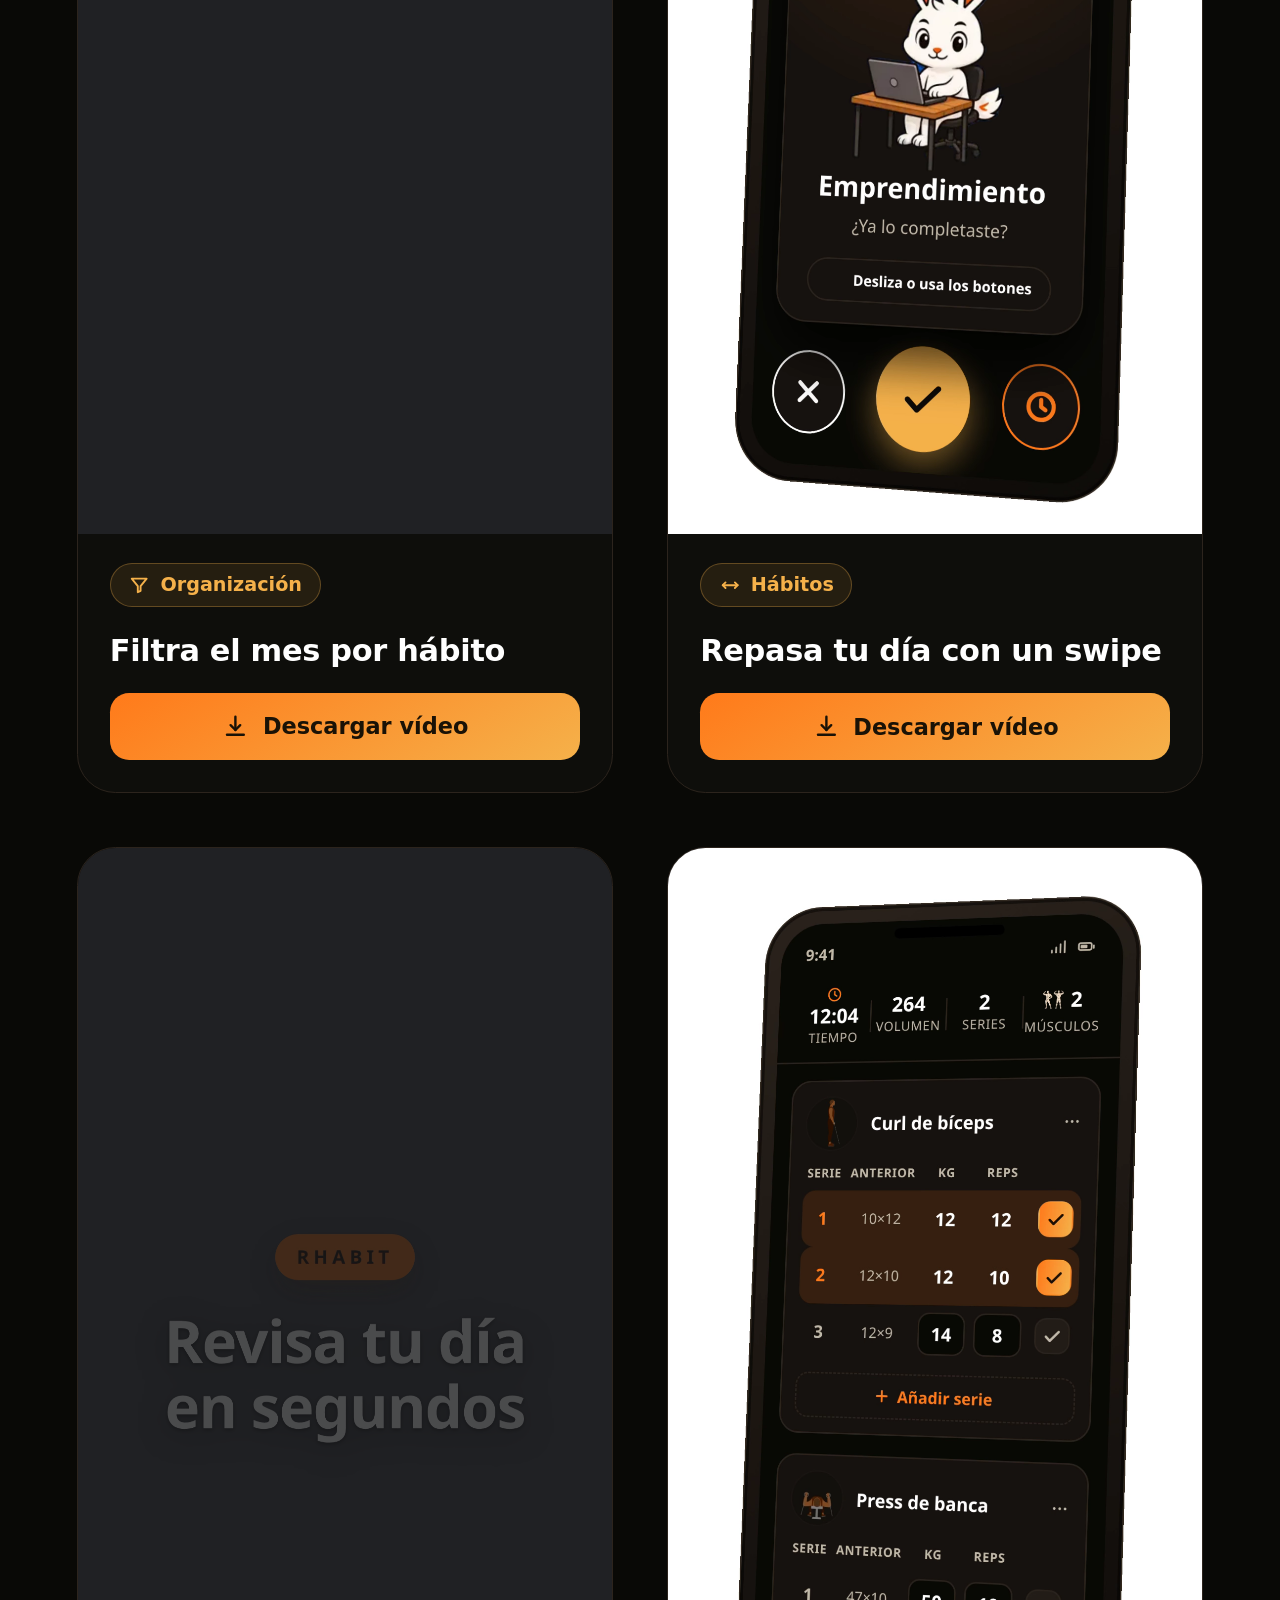
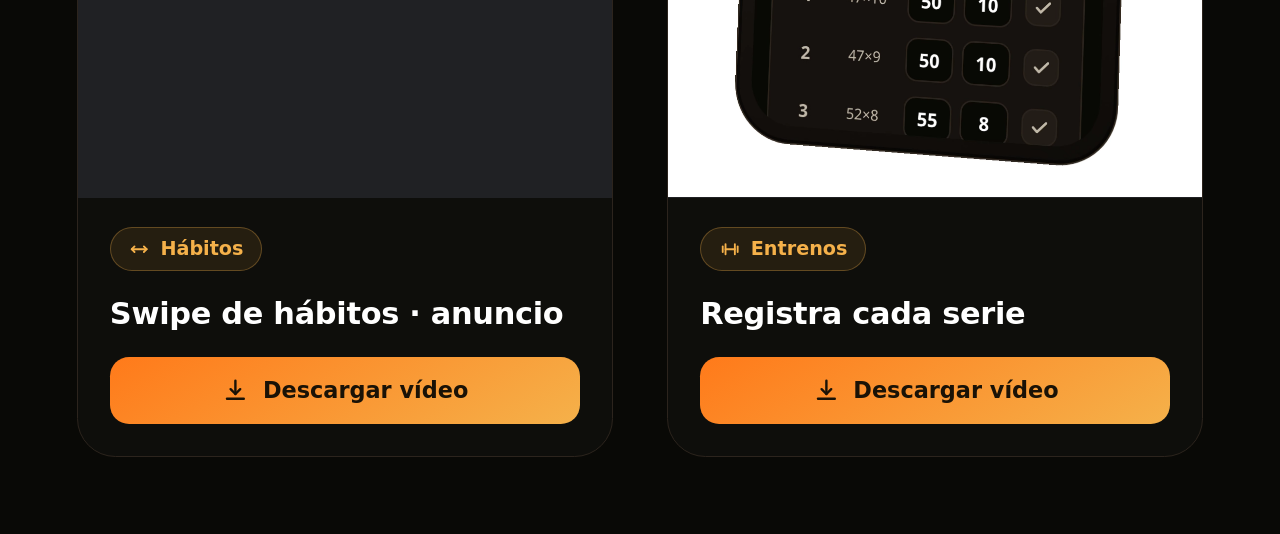
==== commit 1e6f9565: "Nuevo movil Estadisticas: time-lapse motivacional (nivel y rango subiendo, anillo y % elevandose, ba" ====
--- a/index.html
+++ b/index.html
@@ -105,6 +105,17 @@
       </div>
     </article>
 
+    <article class="clip clip--lock" data-base="stats" data-name="rhabit-estadisticas">
+      <div class="clip__video">
+        <canvas id="stats-canvas" class="lock-canvas"></canvas>
+      </div>
+      <div class="clip__meta">
+        <span class="pill"><svg class="ico"><use href="#i-dumbbell"/></svg> Progreso</span>
+        <h2>De principiante a avanzado</h2>
+        <button class="mk-btn mk-btn--primary" data-dl type="button"><svg class="ico"><use href="#i-download"/></svg> Descargar vídeo</button>
+      </div>
+    </article>
+
     <article class="clip" data-base="exercise" data-name="rhabit-entreno-guiado">
       <div class="clip__video">
         <video loop muted playsinline preload="auto"></video>
@@ -189,6 +200,7 @@
   <script src="lockscreen.js"></script>
   <script src="rankup.js"></script>
   <script src="addexercise.js"></script>
+  <script src="stats.js"></script>
   <script>
     // Oculta la pantalla de carga cuando la página está totalmente cargada.
     (function () {
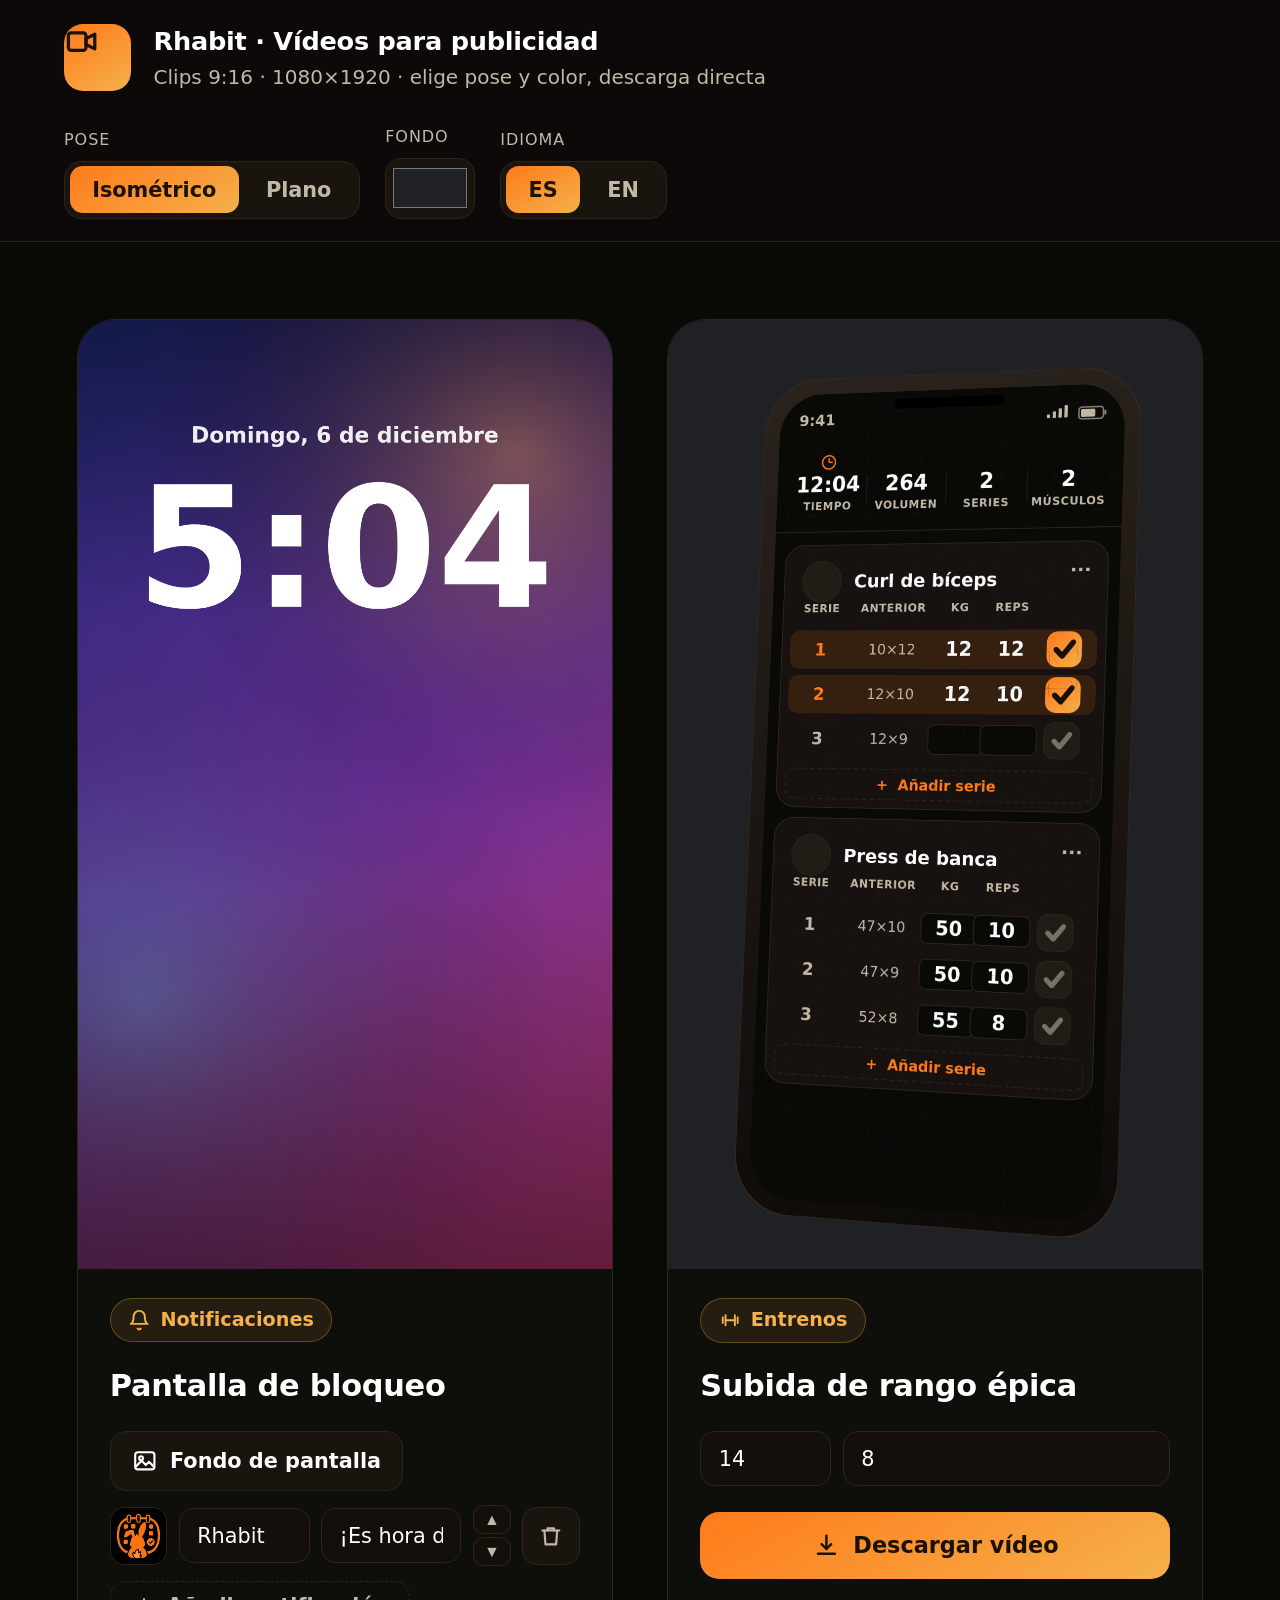
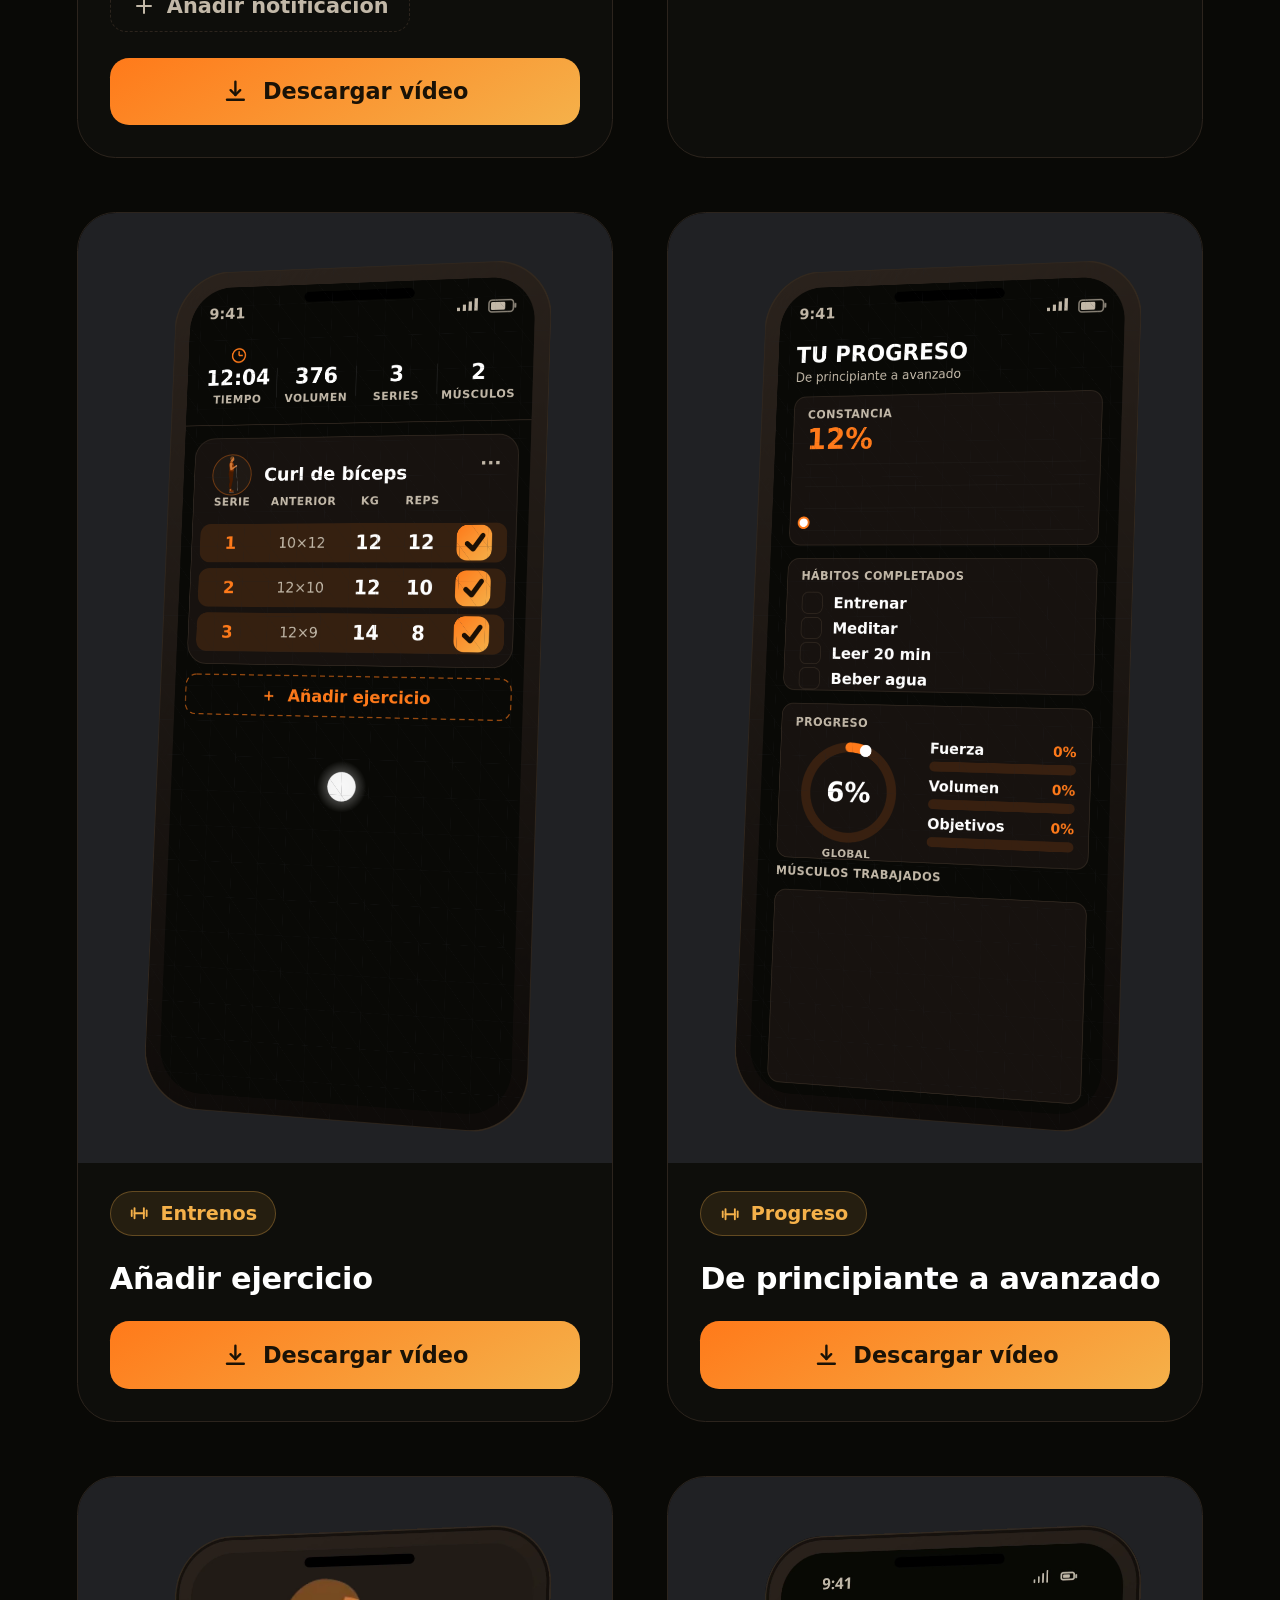
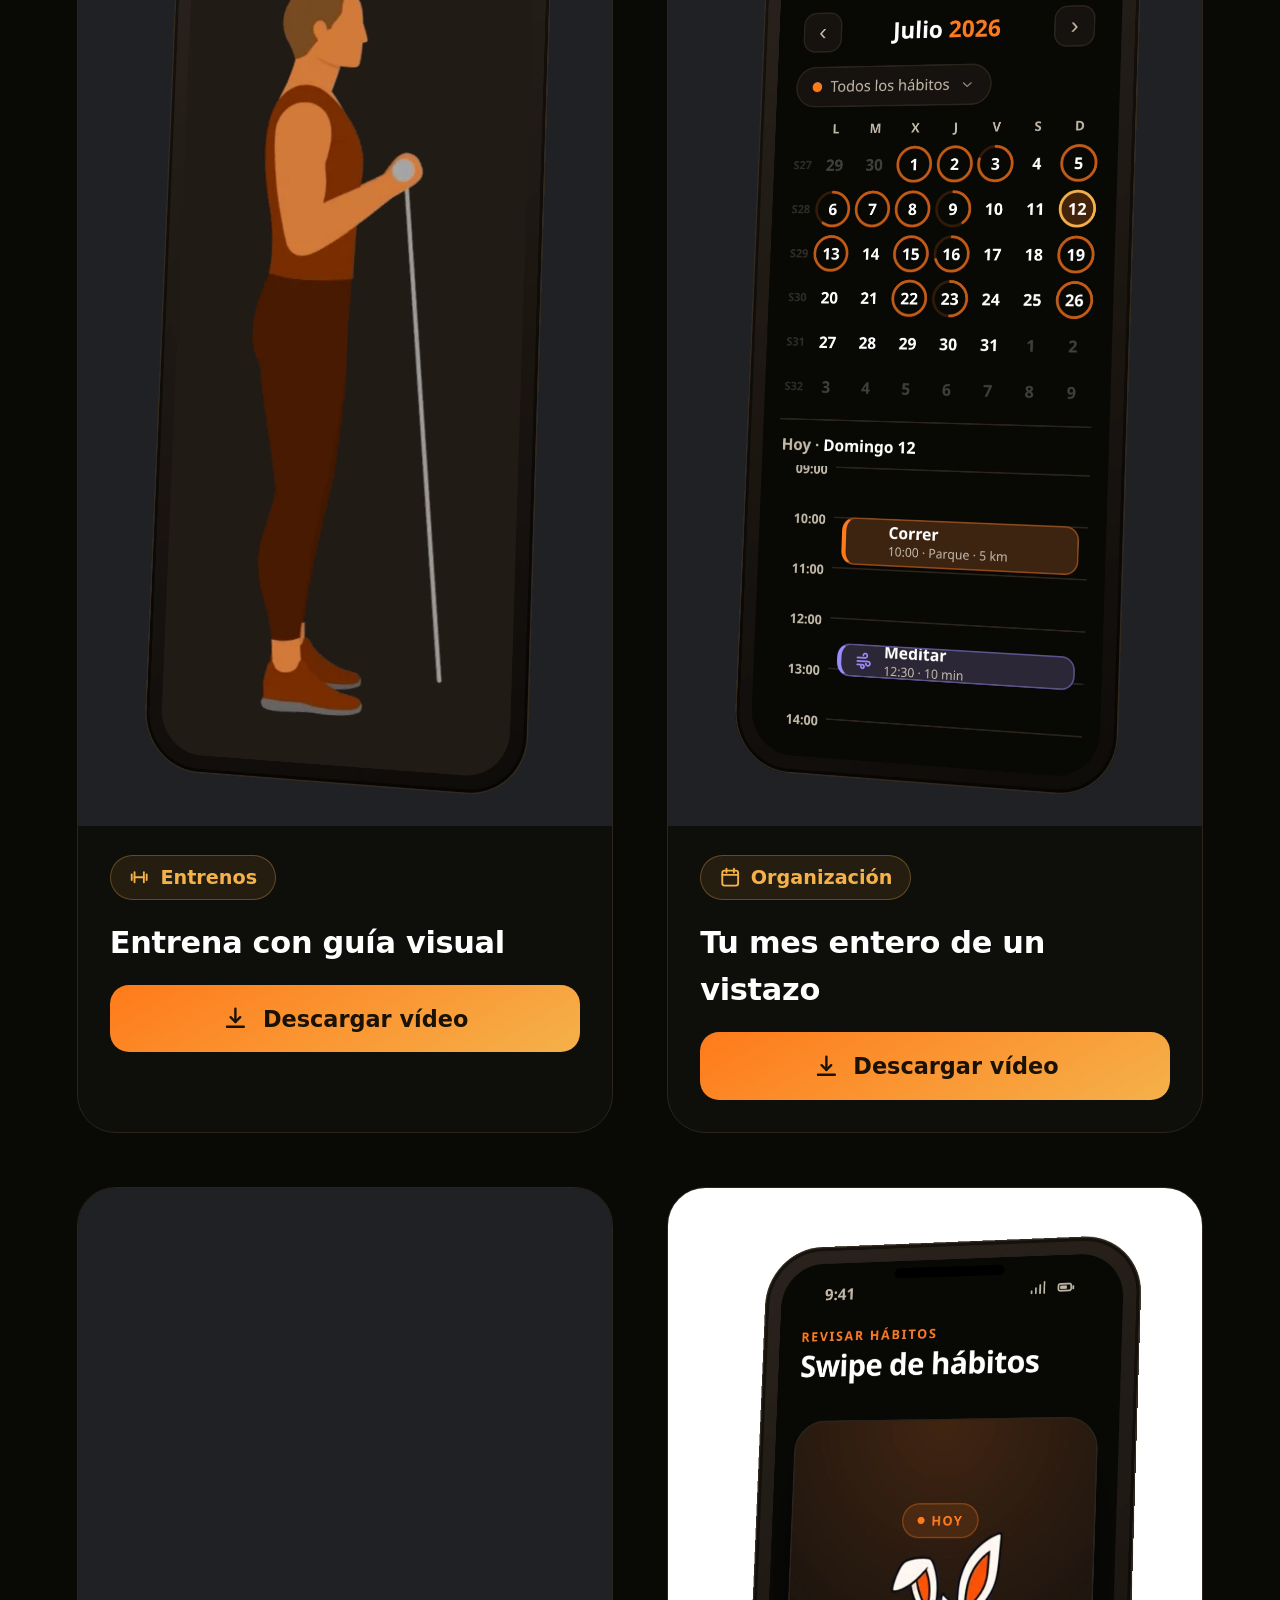
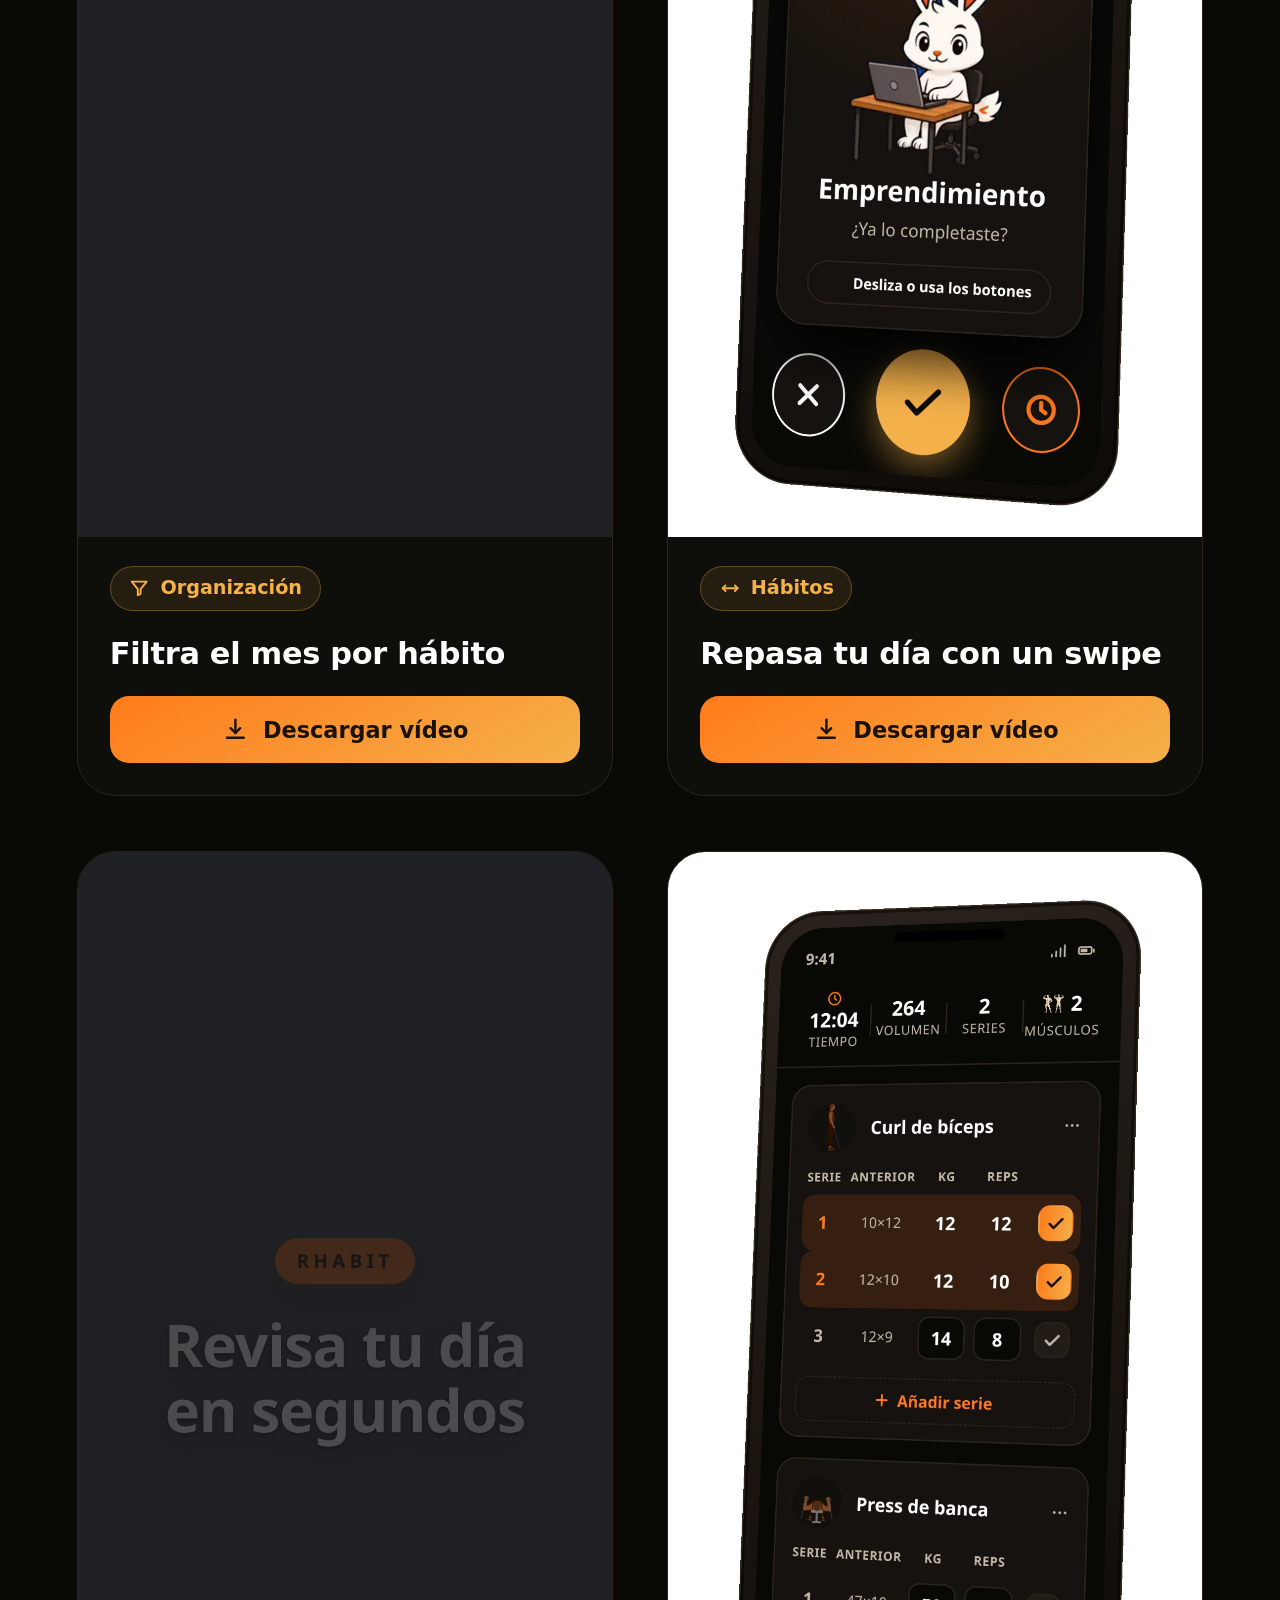
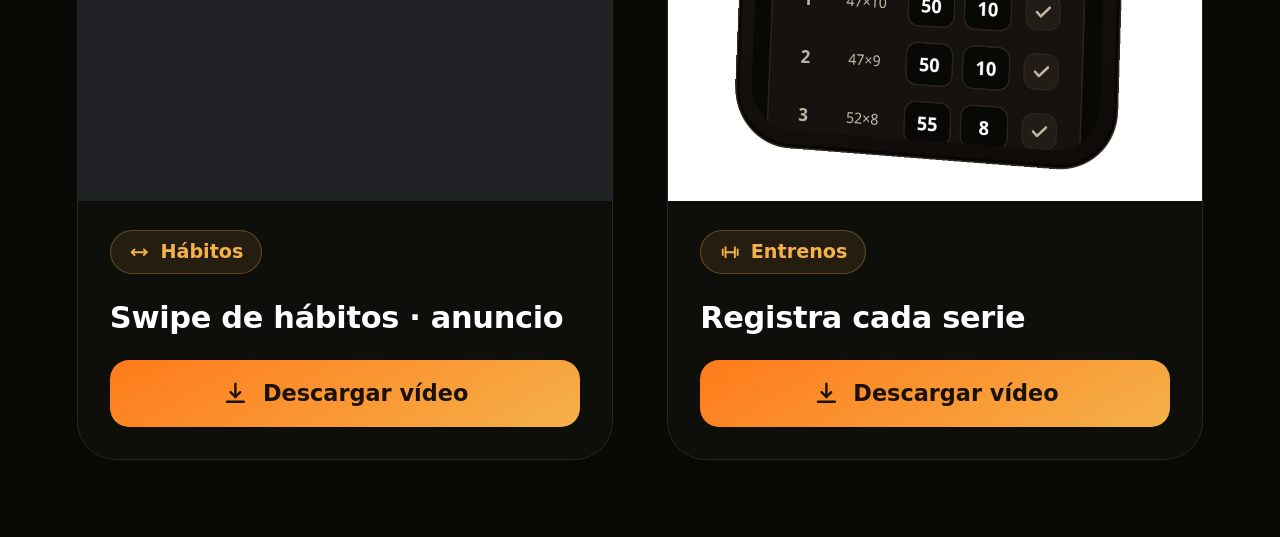
==== commit f86e71c3: "Entrenos: reproduce el clip 'Entrena con guia visual' a media velocidad (data-rate 0.5) — la animaci" ====
--- a/index.html
+++ b/index.html
@@ -116,7 +116,7 @@
       </div>
     </article>
 
-    <article class="clip" data-base="exercise" data-name="rhabit-entreno-guiado">
+    <article class="clip" data-base="exercise" data-name="rhabit-entreno-guiado" data-rate="0.5">
       <div class="clip__video">
         <video loop muted playsinline preload="auto"></video>
         <button class="clip__full" type="button" aria-label="Pantalla completa"><svg class="ico"><use href="#i-expand"/></svg></button>
--- a/marketing.css
+++ b/marketing.css
@@ -133,3 +133,8 @@
   font-size:14px; font-weight:700; letter-spacing:.04em; color:#8a8178; text-transform:uppercase;
 }
 @media(prefers-reduced-motion:reduce){ .mk-loader__spin{ animation-duration:1.6s; } }
+
+/* Reordenar notificaciones (subir/bajar) */
+.lock-move{display:flex;flex-direction:column;gap:2px;flex:none}
+.lock-mv{width:24px;height:18px;padding:0;border:1px solid var(--border);border-radius:6px;background:#140f0b;color:var(--dim);cursor:pointer;font-size:10px;line-height:1;display:grid;place-items:center}
+.lock-mv:hover{border-color:var(--accent);color:var(--accent)}
